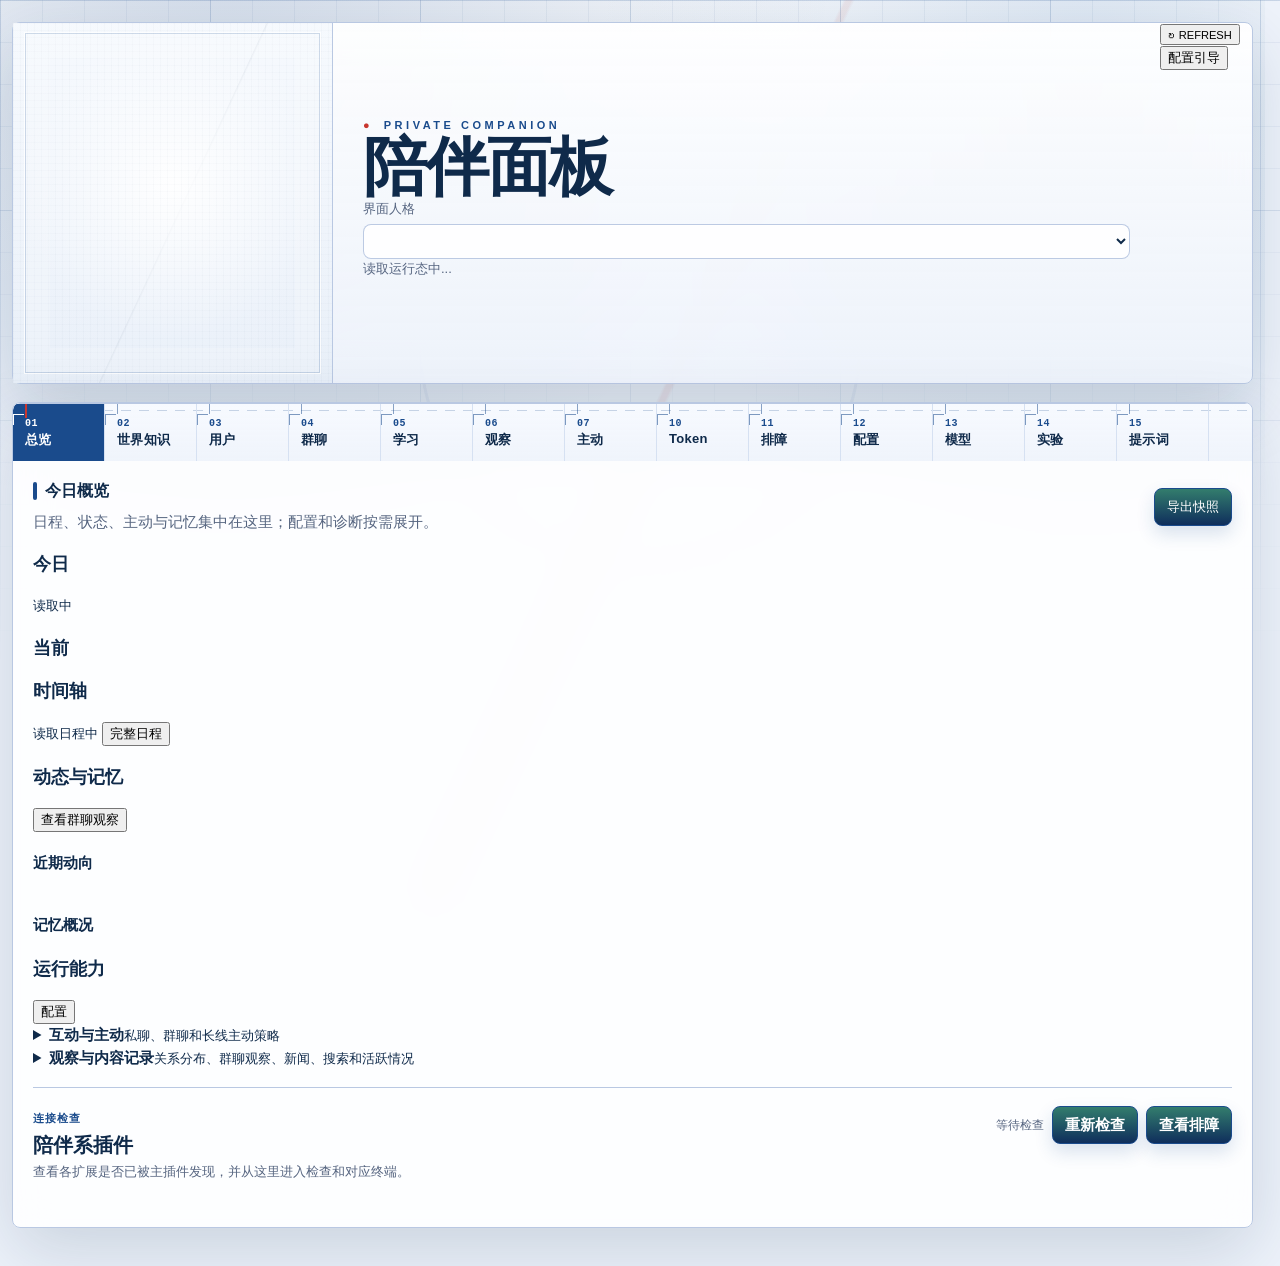
==== pages/companion-panel/index.html @ b401e975 "feat: 渐进披露（常驻最小集 + 关键词触发展开） 架构最有辨识度的一步：注入详略可切换，默认仍是原有行为（full）。  - wardrobe_runtime.py：   · 新设置 wardr" ====
<!doctype html>
<html lang="zh-CN">
<head>
  <meta charset="UTF-8" />
  <meta name="viewport" content="width=device-width, initial-scale=1.0" />
  <title>陪伴面板</title>
  <style id="panel-asset-guard">
    html:not(.pc-assets-ready) body > :not(.asset-load-fallback) {
      display: none !important;
    }

    .asset-load-fallback {
      min-height: 100vh;
      box-sizing: border-box;
      display: grid;
      place-items: center;
      padding: 24px;
      background: #f4f6f8;
      color: #172033;
      font-family: "Segoe UI", "Microsoft YaHei UI", "Microsoft YaHei", sans-serif;
    }

    .asset-load-fallback__content {
      width: min(100%, 440px);
      box-sizing: border-box;
      border: 1px solid #d8dee8;
      border-radius: 8px;
      padding: 22px;
      background: #fff;
      box-shadow: 0 12px 32px rgba(23, 32, 51, 0.08);
    }

    .asset-load-fallback__state {
      width: 28px;
      height: 4px;
      margin-bottom: 18px;
      border-radius: 2px;
      background: #1a5fb4;
      animation: panel-loading-pulse 1.2s ease-in-out infinite alternate;
    }

    .asset-load-fallback h1 {
      margin: 0;
      font-size: 20px;
      line-height: 1.35;
      letter-spacing: 0;
    }

    .asset-load-fallback p {
      margin: 9px 0 0;
      color: #5b6474;
      font-size: 14px;
      line-height: 1.65;
    }

    .asset-load-fallback__stalled,
    .asset-load-fallback button {
      display: none;
    }

    html.pc-assets-stalled .asset-load-fallback__pending {
      display: none;
    }

    html.pc-assets-stalled .asset-load-fallback__stalled {
      display: inline;
    }

    html.pc-assets-stalled .asset-load-fallback__state {
      background: #b5473c;
      animation: none;
    }

    html.pc-assets-stalled .asset-load-fallback button {
      min-height: 40px;
      display: inline-flex;
      align-items: center;
      gap: 7px;
      margin-top: 18px;
      border: 1px solid #1a5fb4;
      border-radius: 6px;
      padding: 0 14px;
      background: #1a5fb4;
      color: #fff;
      font: inherit;
      font-weight: 700;
      cursor: pointer;
    }

    html.pc-assets-ready .asset-load-fallback {
      display: none;
    }

    @keyframes panel-loading-pulse {
      from { opacity: 0.42; transform: scaleX(0.6); transform-origin: left; }
      to { opacity: 1; transform: scaleX(1); transform-origin: left; }
    }
  </style>
  <link rel="stylesheet" href="./app.css?v=20260809-external-ability-controls-v3&amp;build=20260810-reference-upload-v1&amp;touch=reality-redesign-rt2-v4&amp;migration-notice=v2&amp;component-order=v1&amp;layout=model-routing-v2&amp;directory-nav=v2&amp;terminal=plugin-check-v1&amp;diagnostic-layout=v2&amp;prompts=task-editor-v1&amp;release=6.4.4f&amp;outfit-preview-layering=v1&amp;panel=20260913-rollback-v1" />
  <!-- Keep the structured roleplay form readable while a WebUI asset is being refreshed. -->
  <style id="roleplay-layout-fallback">
    .roleplay-form,
    .persona-standard-grid,
    .blueprint-standard-grid,
    .user-standard-grid,
    .roleplay-appearance-group {
      min-width: 0;
    }

    .roleplay-form {
      display: grid;
      grid-template-columns: minmax(0, 1fr);
      gap: 16px;
    }

    .roleplay-studio[data-roleplay-mode="standard"] .roleplay-freeform,
    .roleplay-studio[data-roleplay-mode="freeform"] .roleplay-standard {
      display: none;
    }

    .persona-standard-grid,
    .blueprint-standard-grid,
    .user-standard-grid {
      display: grid;
      grid-template-columns: repeat(2, minmax(0, 1fr));
      gap: 12px;
    }

    .roleplay-appearance-group {
      display: grid;
      grid-column: 1 / -1;
      grid-template-columns: repeat(2, minmax(0, 1fr));
      gap: 12px;
    }

    .persona-standard-grid > label,
    .blueprint-standard-grid > label,
    .user-standard-grid > label,
    .roleplay-appearance-group > label {
      display: grid;
      min-width: 0;
      gap: 7px;
    }

    .persona-standard-grid textarea,
    .blueprint-standard-grid textarea,
    .user-standard-grid textarea,
    .roleplay-appearance-group textarea {
      display: block;
      width: 100%;
      min-width: 0;
      box-sizing: border-box;
    }

    @media (max-width: 760px) {
      .persona-standard-grid,
      .blueprint-standard-grid,
      .user-standard-grid,
      .roleplay-appearance-group {
        grid-template-columns: 1fr;
      }
    }
  </style>
  <link rel="stylesheet" href="./css/header-tools.css?v=20260713-font-options" />
  <link rel="stylesheet" href="./css/qzone-mobile.css?v=20260711-qzone-image-preview" />
  <link rel="stylesheet" href="./css/polish.css?v=20260810-responsive-containment-v1&amp;world=20260811-responsive-v2&amp;config=multi-persona-summary-v2&amp;mobile=20260829-overflow-v1&amp;panel=20260913-rollback-v1&amp;maintenance=persona-reset-v1" />
  <script>
    (function () {
      try {
        var theme = localStorage.getItem("pc_theme") || "classic";
        var font = localStorage.getItem("pc_font") || "original";
        var allowedThemes = ["classic", "warm", "forest", "sakura", "ocean", "lavender", "ink", "sunset"];
        if (allowedThemes.indexOf(theme) === -1) theme = "classic";
        var allowedFonts = ["original", "yahei", "dengxian", "source_han", "simsun", "kaiti", "fangsong", "cheng"];
        if (allowedFonts.indexOf(font) === -1) font = "original";
        document.documentElement.dataset.theme = theme;
        document.documentElement.dataset.pageFont = font;
      } catch (e) {}
    })();
  </script>
  <script>
    (function () {
      var root = document.documentElement;
      var stalledTimer = 0;

      function panelAssetsReady() {
        var cssReady = "";
        try {
          cssReady = getComputedStyle(root).getPropertyValue("--pc-panel-css-ready").trim();
        } catch (error) {}
        if (cssReady !== "1" || root.dataset.pcAppLoaded !== "1") return false;
        root.classList.remove("pc-assets-stalled");
        root.classList.add("pc-assets-ready");
        if (stalledTimer) window.clearTimeout(stalledTimer);
        return true;
      }

      window.addEventListener("pc-panel-app-ready", panelAssetsReady);
      window.addEventListener("load", panelAssetsReady);
      document.addEventListener("DOMContentLoaded", function () {
        var retryButton = document.getElementById("panelAssetRetryBtn");
        if (retryButton) retryButton.addEventListener("click", function () { window.location.reload(); });
        panelAssetsReady();
      });
      stalledTimer = window.setTimeout(function () {
        if (!panelAssetsReady()) root.classList.add("pc-assets-stalled");
      }, 5000);
    })();
  </script>
</head>
<body>
  <section class="asset-load-fallback" role="status" aria-live="polite">
    <div class="asset-load-fallback__content">
      <div class="asset-load-fallback__state" aria-hidden="true"></div>
      <h1>
        <span class="asset-load-fallback__pending">正在加载陪伴面板</span>
        <span class="asset-load-fallback__stalled">页面资源未加载</span>
      </h1>
      <p class="asset-load-fallback__pending">正在准备配置与运行状态，请稍候。</p>
      <p class="asset-load-fallback__stalled">页面链接或静态资源凭证可能已过期。请重新加载；若仍未恢复，请关闭后重新打开拓展页。</p>
      <button id="panelAssetRetryBtn" type="button"><span aria-hidden="true">↻</span><span>重新加载</span></button>
    </div>
  </section>
  <main class="shell">
    <section class="folio">
      <div class="folio-meta">
        <div class="folio-heading">
          <div>
            <div class="folio-eyebrow"><b>●</b> PRIVATE COMPANION</div>
            <h1 class="folio-title">陪伴面板</h1>
          </div>
          <div class="folio-persona-context">
            <label id="pagePersonaSelector" class="page-persona-selector" for="pagePersonaSelect" hidden>
              <span>界面人格</span>
              <select id="pagePersonaSelect" aria-label="切换当前界面显示的人格"></select>
            </label>
            <p id="subtitle">读取运行态中...</p>
          </div>
        </div>
        <div class="folio-stats" id="stats"></div>
      </div>

      <div class="folio-plate" aria-label="今日穿搭">
        <img id="dailyOutfitLogo" class="daily-outfit-logo" alt="" />
      </div>

      <div class="folio-tools">
        <button id="refreshBtn" class="seal" title="刷新" aria-label="刷新">
          <span class="seal-mark">↻</span>
          <small>REFRESH</small>
        </button>
        <button id="setupGuideStartBtn" class="setup-guide-entry" type="button" data-setup-guide-open>配置引导</button>
      </div>
    </section>

    <section class="layout">
      <nav class="annotations" aria-label="视图">
        <div class="annot-axis" aria-hidden="true"></div>
        <button class="tab is-active" data-tab="dashboard"><i>01</i><span>总览</span></button>
        <button class="tab" data-tab="roleplay"><i>02</i><span>世界知识</span></button>
        <button class="tab" data-tab="private"><i>03</i><span>用户</span></button>
        <button class="tab" data-tab="group"><i>04</i><span>群聊</span></button>
        <button class="tab" data-tab="learning"><i>05</i><span>学习</span></button>
        <button class="tab" data-tab="memory"><i>06</i><span>观察</span></button>
        <button class="tab" data-tab="proactive"><i>07</i><span>主动</span></button>
        <button class="tab" data-tab="creative" hidden><i>08</i><span>创作</span></button>
        <button class="tab" data-tab="image" hidden><i>09</i><span>生图</span></button>
        <button class="tab" data-tab="tokens"><i>10</i><span>Token</span></button>
        <button class="tab" data-tab="troubleshooting"><i>11</i><span>排障</span></button>
        <button class="tab" data-tab="config"><i>12</i><span>配置</span></button>
        <button class="tab" data-tab="models"><i>13</i><span>模型</span></button>
        <button class="tab" data-tab="experimental"><i>14</i><span>实验</span></button>
        <button class="tab" data-tab="prompts"><i>15</i><span>提示词</span></button>
        <button class="tab" data-tab="reality" hidden><i>16</i><span>现实触及</span></button>
      </nav>

      <section class="panel dashboard-overview is-active" id="panel-dashboard">
        <div class="section-head dashboard-overview-head">
          <div>
            <h2>今日概览</h2>
            <p class="section-desc">日程、状态、主动与记忆集中在这里；配置和诊断按需展开。</p>
          </div>
          <div class="actions compact">
            <button id="exportSnapshotBtn" type="button">导出快照</button>
          </div>
        </div>
        <section class="dashboard-life-desk" aria-label="今日生活工作台">
          <aside class="dashboard-life-column dashboard-life-column-left">
            <article class="life-desk-card life-desk-today">
              <div class="life-desk-card-head">
                <div><span class="life-desk-dot"></span><h3>今日</h3></div>
                <small id="dashboardLifeDate">读取中</small>
              </div>
              <div id="dashboardTodayFacts" class="life-fact-grid"></div>
            </article>
            <article class="life-desk-card life-desk-current">
              <div class="life-desk-card-head">
                <div><span class="life-desk-dot"></span><h3>当前</h3></div>
              </div>
              <div id="dashboardCurrentState" class="life-current-state"></div>
            </article>
          </aside>

          <section class="dashboard-life-column dashboard-life-column-main">
            <article class="life-desk-card life-desk-timeline">
              <div class="life-desk-card-head">
                <div><span class="life-desk-dot"></span><h3>时间轴</h3></div>
                <div class="life-timeline-head-actions">
                  <small id="dashboardTimelineMeta">读取日程中</small>
                  <button type="button" class="life-desk-link" data-jump-tab="memory">完整日程</button>
                </div>
              </div>
              <ol id="dashboardTimelinePreview" class="life-timeline-preview"></ol>
            </article>
          </section>

          <aside class="dashboard-life-column dashboard-life-column-right">
            <article class="life-desk-card life-desk-memory">
              <div class="life-desk-card-head">
                <div><span class="life-desk-dot"></span><h3>动态与记忆</h3></div>
                <button type="button" class="life-desk-link" data-jump-tab="group">查看群聊观察</button>
              </div>
              <section class="life-side-section">
                <h4>近期动向</h4>
                <div id="dashboardPulse" class="dashboard-pulse life-side-pulse"></div>
              </section>
              <section class="life-side-section">
                <h4>记忆概况</h4>
                <div id="dashboardMemoryDrawer" class="life-memory-drawer"></div>
              </section>
            </article>
            <article class="life-desk-card life-desk-capabilities">
              <div class="life-desk-card-head">
                <div><span class="life-desk-dot"></span><h3>运行能力</h3></div>
                <button type="button" class="life-desk-link" data-jump-tab="config">配置</button>
              </div>
              <div id="dashboardCapabilitySummary" class="life-capability-list"></div>
            </article>
          </aside>
        </section>
        <section class="dashboard-secondary" aria-label="更多运行信息">
          <details class="dashboard-disclosure">
            <summary>
              <span><b>互动与主动</b><small>私聊、群聊和长线主动策略</small></span>
            </summary>
            <div class="dashboard-grid dashboard-workspace dashboard-strategy-workspace">
              <article class="dashboard-strategy-card dashboard-private-strategy">
                <h2>私聊策略</h2>
                <div id="privateConfig"></div>
              </article>
              <article class="dashboard-strategy-card dashboard-group-strategy">
                <h2>群聊策略</h2>
                <div id="groupConfig"></div>
              </article>
              <article class="dashboard-strategy-card dashboard-long-strategy">
                <h2>长线主动</h2>
                <div id="longTermConfig"></div>
              </article>
            </div>
          </details>

          <details class="dashboard-disclosure">
            <summary>
              <span><b>观察与内容记录</b><small>关系分布、群聊观察、新闻、搜索和活跃情况</small></span>
            </summary>
            <div class="dashboard-grid dashboard-workspace dashboard-observation-workspace">
              <article class="dashboard-chart-card dashboard-relationship-chart">
                <h2>私聊关系分布</h2>
                <div id="relationshipChart" class="chart-box"></div>
              </article>
              <article class="dashboard-chart-card dashboard-group-chart">
                <h2>群聊观测分布</h2>
                <div id="groupBubbleChart" class="chart-box"></div>
              </article>
              <article class="dashboard-insight-card" id="dashboardNewsCard">
                <h2>今日新闻见闻</h2>
                <div id="newsInsightPanel" class="insight-panel"></div>
              </article>
              <article class="dashboard-insight-card" id="dashboardWebExplorationCard">
                <h2>主动搜索记录</h2>
                <div id="webExplorationPanel" class="insight-panel"></div>
              </article>
              <article class="dashboard-activity-card">
                <h2>最近活跃热力</h2>
                <div id="activityHeatmap" class="heatmap"></div>
              </article>
            </div>
          </details>
        </section>
        <section class="dashboard-companion-terminal" aria-labelledby="dashboardCompanionTerminalTitle">
          <header class="dashboard-companion-terminal-head">
            <div>
              <span class="dashboard-kicker">连接检查</span>
              <h2 id="dashboardCompanionTerminalTitle">陪伴系插件</h2>
              <p>查看各扩展是否已被主插件发现，并从这里进入检查和对应终端。</p>
            </div>
            <div class="actions compact dashboard-companion-terminal-actions">
              <span id="dashboardCompanionTerminalUpdated" class="dashboard-companion-terminal-updated">等待检查</span>
              <button type="button" id="dashboardCompanionTerminalRefresh" class="secondary-button">重新检查</button>
              <button type="button" class="ghost-button" data-jump-tab="troubleshooting">查看排障</button>
            </div>
          </header>
          <div id="dashboardCompanionTerminalSummary" class="dashboard-companion-terminal-summary" aria-live="polite"></div>
          <div id="dashboardCompanionTerminalList" class="dashboard-companion-terminal-list"></div>
        </section>
      </section>

      <section class="panel" id="panel-roleplay">
        <div class="section-head">
          <div>
            <h2>世界知识</h2>
            <span class="muted">整理角色和世界背景，作为陪伴行为的稳定参考。</span>
          </div>
          <div class="world-page-actions">
            <span class="world-save-state" id="worldSaveState">已同步</span>
            <button type="button" class="ghost-button" id="worldPreviewToggle" aria-expanded="false">预览</button>
            <button type="submit" form="roleplayProfileForm" class="primary-button">保存</button>
          </div>
        </div>
        <div class="world-knowledge-brief" aria-label="人格与世界知识区别">
          <section>
            <b>主回复人格</b>
            <span>AstrBot 当前人格或插件指定人格，决定 Bot 在私聊和群聊里“是谁、怎么说话”。</span>
          </section>
          <section>
            <b>世界知识</b>
            <span>本页资料只作为日程、状态、主动动机、日记、识图、生图和世界观转写的背景补充。</span>
          </section>
          <section>
            <b>群聊边界</b>
            <span>这里不会直接覆盖群聊人格；只有相关功能注入背景时才会被当作线索参考。</span>
          </section>
        </div>
        <details class="persona-import-panel">
          <summary tabindex="0">
            <span class="persona-import-heading">
              <b>快速从已有人格导入</b>
              <span>读取 AstrBot 当前人格，生成可检查、可编辑的世界知识草稿。</span>
            </span>
            <span class="persona-import-source">
              <small>当前来源</small>
              <strong id="currentPersonaDisplay" aria-live="polite">读取中...</strong>
            </span>
            <span class="persona-import-chevron" aria-hidden="true"></span>
          </summary>
          <div class="persona-import-body">
            <p class="persona-import-note">人格来源只读；需要切换时，请在 AstrBot 插件配置的“插件指定人格 ID”中选择，留空则继承 AstrBot 当前默认人格。</p>
            <div class="persona-draft-actions">
              <fieldset class="persona-draft-scope">
                <legend>选择导入内容</legend>
                <div class="persona-draft-scope-options">
                  <label>
                    <input type="checkbox" data-roleplay-draft-scope="persona" checked />
                    <span><b>角色资料</b><small>身份、外观与性格</small></span>
                  </label>
                  <label>
                    <input type="checkbox" data-roleplay-draft-scope="world" />
                    <span><b>世界观资料</b><small>背景、规则与场景</small></span>
                  </label>
                  <label>
                    <input type="checkbox" data-roleplay-draft-scope="user" />
                    <span><b>用户与关系</b><small>称呼、关系与互动</small></span>
                  </label>
                </div>
              </fieldset>
              <div class="persona-draft-submit">
                <button type="button" id="generateRoleplayDraftBtn">生成导入草稿</button>
                <p>仅提取人格中明确写出的信息。生成后先预览，再决定是否填入；不会自动保存或修改 AstrBot 人格。</p>
              </div>
            </div>
            <div id="roleplayPersonaDraftPanel" class="persona-draft-panel" hidden></div>
          </div>
        </details>
        <article class="roleplay-studio module-card world-workspace" data-roleplay-mode="standard">
          <aside class="world-outline" aria-label="世界知识章节">
            <span class="world-outline-label">知识目录</span>
            <button type="button" class="world-outline-item is-active" data-world-section="persona"><span>01</span>角色设定</button>
            <button type="button" class="world-outline-item" data-world-section="wardrobe"><span>02</span>角色衣柜</button>
            <button type="button" class="world-outline-item" data-world-section="world"><span>03</span>世界设定</button>
            <button type="button" class="world-outline-item" data-world-section="sources"><span>04</span>引用资料</button>
            <button type="button" class="world-outline-item" data-world-section="advanced"><span>05</span>关系资料</button>
          </aside>
          <div class="module-card-head">
            <div>
              <h2>世界知识工作台</h2>
              <span class="section-desc">把角色资料、世界观和用户关系整理成插件可引用的背景材料；不会覆盖 AstrBot 主人格。</span>
            </div>
            <span class="module-badge">知识</span>
          </div>
          <div class="roleplay-mode-switch" role="group" aria-label="设定填写模式">
            <button type="button" data-roleplay-mode="freeform">旧版文案</button>
            <button type="button" class="is-active" data-roleplay-mode="standard">标准化填写</button>
          </div>
          <form id="roleplayProfileForm" class="roleplay-form world-editor">
            <section class="persona-card is-active" data-world-panel="persona">
              <div class="persona-card-head">
                <span class="persona-avatar" aria-hidden="true">设</span>
                <div>
                  <h3>角色资料</h3>
                  <p>外观、身份、日常习惯和关键细节；供日程、状态、识图、生图和主动行为参考，不是聊天人格全文。</p>
                </div>
                <div class="roleplay-example-presets" aria-label="角色预设">
                  <span>角色预设</span>
                  <button type="button" class="roleplay-example-btn" data-roleplay-example="persona">中性</button>
                  <button type="button" class="roleplay-example-btn" data-roleplay-example="persona_male">男性</button>
                  <button type="button" class="roleplay-example-btn" data-roleplay-example="persona_female">女性</button>
                  <button type="button" class="roleplay-example-btn" data-roleplay-example="persona_nonhuman">非人/拟人</button>
                </div>
              </div>
              <input name="bot_name" type="hidden" />
              <input name="default_style" type="hidden" />
              <input name="roleplay_knowledge_source_ids" type="hidden" />
              <label class="roleplay-textarea roleplay-freeform">角色资料补充
                <textarea name="schedule_persona_prompt" rows="10" placeholder="姓名：
种族：
生日：
性别：
识别点：
发型发色：
瞳色：
服饰风格：
职业/身份：
性格描述：
核心欲望/目标：
爱好：
禁忌：
关键设定：
其他补充信息："></textarea>
              </label>
              <div class="roleplay-standard persona-standard-grid">
                <fieldset class="roleplay-field-group roleplay-identity-group">
                  <legend>基础身份</legend>
                  <label>姓名 <textarea data-roleplay-persona-part="name" rows="2"></textarea></label>
                  <label>种族 <textarea data-roleplay-persona-part="species" rows="2"></textarea></label>
                  <label>生日 <textarea data-roleplay-persona-part="age" rows="2"></textarea></label>
                  <label>性别 <textarea data-roleplay-persona-part="gender" rows="2"></textarea></label>
                </fieldset>
                <div class="roleplay-appearance-group">
                  <h4>外貌信息</h4>
                  <label>识别点 <textarea data-roleplay-persona-part="appearance" rows="2"></textarea></label>
                  <label>发型发色 <textarea data-roleplay-persona-part="hair" rows="2"></textarea></label>
                  <label>瞳色 <textarea data-roleplay-persona-part="eyes" rows="2"></textarea></label>
                  <label>服饰风格 <textarea data-roleplay-persona-part="clothing" rows="2"></textarea></label>
                </div>
                <fieldset class="roleplay-field-group roleplay-character-group">
                  <legend>性格与生活</legend>
                  <label>职业/身份 <textarea data-roleplay-persona-part="identity" rows="2"></textarea></label>
                  <label>性格描述 <textarea data-roleplay-persona-part="personality" rows="2"></textarea></label>
                  <label>核心欲望/目标 <textarea data-roleplay-persona-part="desire" rows="2"></textarea></label>
                  <label>爱好 <textarea data-roleplay-persona-part="hobbies" rows="2"></textarea></label>
                  <label class="wide-field">禁忌 <textarea data-roleplay-persona-part="taboo" rows="2"></textarea></label>
                </fieldset>
                <details class="roleplay-deep-setting">
                  <summary><span><b>深入设定（可选）</b><small>关键背景和无法归入上方字段的补充。</small></span></summary>
                  <div class="roleplay-deep-setting-grid">
                    <label>关键设定 <textarea data-roleplay-persona-part="key_lore" rows="3"></textarea></label>
                    <label>其他补充信息 <textarea data-roleplay-persona-part="extra" rows="3"></textarea></label>
                  </div>
                </details>
              </div>
              <details class="roleplay-visual-identity-extra">
                <summary>
                  <span><b>特殊图像身份线索（可选）</b><small>只补充上方外貌字段无法表达的识别信息。</small></span>
                </summary>
                <label class="roleplay-textarea">头像、截图与二创识别线索
                  <textarea name="private_image_self_recognition_hint" rows="4" placeholder="例如：常用头像的构图或标志；聊天截图中使用的昵称；OC / 二创形象的别名；表情包固定签名或水印。
不要重复填写发色、瞳色、服装等上方已有外貌信息，也不要填写用户资料。"></textarea>
                </label>
              </details>
            </section>

            <section class="world-blueprint is-hidden" data-world-panel="wardrobe">
              <div class="blueprint-head">
                <div>
                  <span>角色衣柜</span>
                  <h3>整体服饰倾向与具体衣物</h3>
                </div>
              </div>
              <p class="wardrobe-note">整体服饰倾向描述角色平时怎么穿；具体衣物是衣柜里可以点名的那几件。开启“写入提示词”后，角色会按这份资料保持穿着一致。</p>
              <div class="roleplay-standard">
                <label class="roleplay-toggle">启用角色衣柜 <input type="checkbox" name="enable_wardrobe" /></label>
                <label class="roleplay-toggle">把衣柜写入角色提示词 <input type="checkbox" name="enable_wardrobe_prompt" /></label>
              </div>
              <label class="roleplay-textarea">整体服饰倾向
                <textarea name="wardrobe_tendency" rows="4" maxlength="800" placeholder="例如：偏爱宽松针织与低饱和色，居家穿棉质家居服，出门常套一件长大衣，配饰只用细银链。"></textarea>
              </label>
              <div class="wardrobe-manager" data-wardrobe-manager>
                <div class="wardrobe-manager-head">
                  <h4>具体衣物</h4>
                  <span data-wardrobe-count>0 / 40</span>
                </div>
                <div class="wardrobe-list" data-wardrobe-list></div>
                <div class="wardrobe-add">
                  <label>衣物名称
                    <input type="text" data-wardrobe-name maxlength="40" placeholder="例如：米色针织开衫" />
                  </label>
                  <label>描述
                    <textarea data-wardrobe-description rows="2" maxlength="500" placeholder="款式、颜色、材质、版型、图案与明显细节。"></textarea>
                  </label>
                  <div class="wardrobe-add-actions">
                    <button type="button" class="secondary-button" data-wardrobe-add-text>添加衣物</button>
                    <button type="button" class="secondary-button" data-wardrobe-add-image>上传图片并识图</button>
                    <input type="file" accept="image/png,image/jpeg,image/webp" data-wardrobe-file hidden />
                    <span class="wardrobe-status" data-wardrobe-status aria-live="polite"></span>
                  </div>
                </div>
                <input type="hidden" name="wardrobe_items" data-wardrobe-items-input value="[]" />
              </div>
              <details class="wardrobe-vision-settings" data-wardrobe-vision-settings>
                <summary>
                  <span><b>识图设置</b><small>在这里调整衣柜识图使用的模型和描述提示词。</small></span>
                </summary>
                <div class="wardrobe-vision-body">
                  <label class="wardrobe-vision-field">衣柜识图模型
                    <div class="wardrobe-provider-control" data-wardrobe-provider-control></div>
                    <small class="wardrobe-vision-hint" data-wardrobe-provider-hint></small>
                  </label>
                  <div class="wardrobe-vision-actions">
                    <button type="button" class="secondary-button" data-wardrobe-test-provider>测试识图模型</button>
                    <span class="wardrobe-status" data-wardrobe-provider-status aria-live="polite"></span>
                  </div>
                  <label class="wardrobe-vision-field">衣物描述提示词
                    <textarea name="wardrobe_image_prompt" rows="6" maxlength="2000" data-wardrobe-image-prompt placeholder="留空使用内置提示词。"></textarea>
                  </label>
                  <div class="wardrobe-vision-actions">
                    <button type="button" class="secondary-button" data-wardrobe-prompt-reset>恢复内置提示词</button>
                    <button type="button" class="secondary-button" data-wardrobe-prompt-copy>复制内置提示词到编辑框</button>
                    <span class="wardrobe-status" data-wardrobe-prompt-status aria-live="polite"></span>
                  </div>
                  <small class="wardrobe-vision-hint">
                    自定义时建议保留「名称：／描述：／标签：」三行格式，面板才能自动回填这三项；不按该格式输出时，整段文字会作为衣物描述。
                  </small>
                </div>
              </details>
              <div class="roleplay-standard">
                <label>着装注入方式
                  <select name="wardrobe_outfit_mode">
                    <option value="select">只注入当天裁决出的那一套</option>
                    <option value="inventory">注入整份衣柜清单</option>
                  </select>
                </label>
                <label>着装描述详略
                  <select name="wardrobe_injection_detail">
                    <option value="full">每轮注入完整着装</option>
                    <option value="progressive">常驻一行，问到才展开</option>
                  </select>
                </label>
                <label>着装轮换冷却天数
                  <input type="number" name="wardrobe_outfit_rotation_days" min="1" max="30" step="1" />
                </label>
                <label class="checkbox-label">
                  <input type="checkbox" name="enable_wardrobe_outfit_generate" />
                  用模型生成着装搭配
                </label>
                <label>着装搭配生成模型
                  <input type="text" name="WARDROBE_OUTFIT_PROVIDER_ID" maxlength="160" placeholder="留空跟随插件默认模型" />
                </label>
                <label>注入提示词的衣物条数上限
                  <input type="number" name="wardrobe_prompt_max_items" min="1" max="40" step="1" />
                </label>
                <label>单次识图添加上限（上限 <b data-wardrobe-image-limit>3</b> 张）
                  <input type="number" name="wardrobe_image_max_count" min="1" max="8" step="1" />
                </label>
              </div>
              <details class="wardrobe-outfit-preview" data-wardrobe-outfit-preview>
                <summary>搭配测试（预览实际注入的着装）</summary>
                <p class="wardrobe-note">
                  只读预览：不改配置、不调用模型。留空场景/天气表示用插件自动判定的值。
                  快捷按钮只切换写进提示词的这段场合上下文：场合不过滤衣物，
                  泳衣、睡裙在任何场合都留在候选里，穿不穿由生成器判断。
                </p>
                <div class="wardrobe-preview-controls">
                  <label>场合
                    <input type="text" data-wardrobe-preview-scene maxlength="20" placeholder="留空 = 自动判定" />
                  </label>
                  <label>天气
                    <input type="text" data-wardrobe-preview-weather maxlength="120" placeholder="留空 = 自动判定" />
                  </label>
                  <button type="button" class="secondary-button" data-wardrobe-preview-run>生成预览</button>
                  <span class="wardrobe-status" data-wardrobe-preview-status aria-live="polite"></span>
                </div>
                <div class="wardrobe-preview-presets">
                  <button type="button" class="roleplay-example-btn" data-wardrobe-preview-scene-set="home">居家</button>
                  <button type="button" class="roleplay-example-btn" data-wardrobe-preview-scene-set="commute">通勤</button>
                  <button type="button" class="roleplay-example-btn" data-wardrobe-preview-scene-set="sport">运动</button>
                  <button type="button" class="roleplay-example-btn" data-wardrobe-preview-scene-set="school">学校</button>
                  <button type="button" class="roleplay-example-btn" data-wardrobe-preview-scene-set="daily">日常</button>
                  <button type="button" class="roleplay-example-btn" data-wardrobe-preview-scene-set="">自动判定</button>
                </div>
                <div class="wardrobe-preview-output" data-wardrobe-preview-output hidden>
                  <dl class="wardrobe-preview-meta" data-wardrobe-preview-meta></dl>
                  <h5>本次选中的衣物</h5>
                  <div class="wardrobe-preview-picked" data-wardrobe-preview-picked></div>
                  <h5>生图投影字段（贴身衣物不应出现在这里）</h5>
                  <pre class="wardrobe-preview-block" data-wardrobe-preview-profile></pre>
                  <h5>对话注入的着装</h5>
                  <pre class="wardrobe-preview-block" data-wardrobe-preview-outfit></pre>
                  <h5>最终注入提示词</h5>
                  <pre class="wardrobe-preview-block" data-wardrobe-preview-injected></pre>
                  <details>
                    <summary>发往模型的请求原文</summary>
                    <pre class="wardrobe-preview-block" data-wardrobe-preview-request></pre>
                  </details>
                </div>
              </details>
            </section>

            <section class="world-blueprint is-hidden" data-world-panel="world">
              <div class="blueprint-head">
                <div>
                  <span>世界蓝图</span>
                  <h3>世界观蓝图</h3>
                </div>
                <button type="button" class="roleplay-example-btn" data-roleplay-example="world">填入示例</button>
                <label>适配模式
                  <select name="worldview_adaptation_mode">
                    <option value="auto">自动</option>
                    <option value="modern">现代日常</option>
                    <option value="fantasy">幻想世界</option>
                    <option value="sci_fi">科幻世界</option>
                    <option value="custom">自定义</option>
                    <option value="off">关闭</option>
                  </select>
                </label>
              </div>
              <div class="blueprint-grid">
                <label class="roleplay-textarea roleplay-freeform">世界观/生活背景
                  <textarea name="schedule_worldview_prompt" rows="8" placeholder="所处世界：
时代背景：
基本法则/基调：
特殊规则：
主要活动场景：
世界观关系网：
其他补充信息："></textarea>
                </label>
                <label class="roleplay-textarea roleplay-freeform">世界观翻译提示
                  <textarea name="worldview_adaptation_prompt" rows="8" placeholder="可选。只有需要把现实平台换成世界观称呼时再填，例如：
群聊 = 公会闲谈
识屏 = 水晶映像
B站 = 影像记录
QQ空间 = 公开札记
资料柜 = 行囊书匣"></textarea>
                </label>
                <div class="roleplay-standard blueprint-standard-grid">
                  <fieldset class="roleplay-field-group roleplay-world-foundation-group">
                    <legend>世界基础</legend>
                    <label>所处世界 <textarea data-roleplay-world-part="world" rows="2"></textarea></label>
                    <label>时代背景 <textarea data-roleplay-world-part="era" rows="2"></textarea></label>
                    <label>基本法则/基调 <textarea data-roleplay-world-part="tone" rows="2"></textarea></label>
                    <label>特殊规则 <textarea data-roleplay-world-part="rules" rows="2"></textarea></label>
                  </fieldset>
                  <details class="roleplay-deep-setting">
                    <summary><span><b>场景与关系（按需补充）</b><small>只有设定涉及固定场景、阵营或人物网络时才需要填写。</small></span></summary>
                    <div class="roleplay-deep-setting-grid">
                      <label>主要活动场景 <textarea data-roleplay-world-part="scenes" rows="3"></textarea></label>
                      <label>世界观关系网 <textarea data-roleplay-world-part="network" rows="3"></textarea></label>
                      <label class="wide-field">其他补充信息 <textarea data-roleplay-world-part="extra" rows="3"></textarea></label>
                    </div>
                  </details>
                </div>
                <details class="roleplay-standard translation-collapsible">
                  <summary class="translation-summary">
                    <div class="translation-summary-text">
                      <b>平台称呼转写（可选）</b>
                      <span>只有角色世界观需要把"群聊、识屏、B站、QQ空间、资料柜"换成设定内说法时再填；普通现代日常可以全部留空。</span>
                    </div>
                  </summary>
                  <div class="roleplay-standard translation-standard-grid">
                    <label>群聊（可选） <input data-roleplay-translation-part="群聊" placeholder="可留空，例如 公会闲谈" /></label>
                    <label>识屏（可选） <input data-roleplay-translation-part="识屏" placeholder="可留空，例如 水晶映像" /></label>
                    <label>B站（可选） <input data-roleplay-translation-part="B站" placeholder="可留空，例如 影像记录" /></label>
                    <label>QQ空间（可选） <input data-roleplay-translation-part="QQ空间" placeholder="可留空，例如 公开札记" /></label>
                    <label>资料柜（可选） <input data-roleplay-translation-part="资料柜" placeholder="可留空，例如 行囊书匣" /></label>
                  </div>
                </details>
              </div>
            </section>

            <section class="roleplay-knowledge-panel world-source-section is-hidden" data-world-panel="sources">
                <div class="roleplay-knowledge-head">
                  <div>
                    <h4>AstrBot 知识库参考</h4>
                    <p>选择已有知识库或文档，给日程模拟和世界观适配提供背景。</p>
                  </div>
                  <span id="roleplayKnowledgeCount" class="module-badge">0</span>
                </div>
                <div id="roleplayKnowledgeSources" class="roleplay-knowledge-list"></div>
            </section>

            <section class="roleplay-user-card is-hidden" data-world-panel="advanced">
              <div>
                <h3>用户与关系资料</h3>
                <p>稳定称呼、关系和相处方式；用于理解这位用户，不会覆盖群聊里其他人的身份。</p>
              </div>
              <button type="button" class="roleplay-example-btn" data-roleplay-example="user">填入示例</button>
              <div class="roleplay-user-fields">
                <label>对用户的称呼 <input name="default_nickname" /></label>
              </div>
              <label class="roleplay-textarea roleplay-freeform">用户与关系补充
                <textarea name="roleplay_user_profile_prompt" rows="5" placeholder="对用户的称呼：
用户性别：
用户生日：
用户职业：
是角色的XX：
与角色的相处方式：
其他补充信息："></textarea>
              </label>
              <div class="roleplay-standard user-standard-grid">
                <label>性别 <textarea data-roleplay-user-part="user_gender" rows="2"></textarea></label>
                <label>生日 <textarea data-roleplay-user-part="user_age" rows="2"></textarea></label>
                <label>职业 <textarea data-roleplay-user-part="user_occupation" rows="2"></textarea></label>
                <label>是角色的XX <textarea data-roleplay-user-part="role_relation" rows="2"></textarea></label>
                <label>与角色的相处方式 <textarea data-roleplay-user-part="interaction" rows="2"></textarea></label>
                <label class="wide-field">其他补充信息 <textarea data-roleplay-user-part="extra" rows="2"></textarea></label>
              </div>
            </section>

            <button type="submit" class="world-save-button">保存世界知识</button>
          </form>
          <aside class="world-preview" id="worldPreview" hidden>
            <div class="world-preview-head"><span>生效预览</span><button type="button" class="icon-button" id="worldPreviewClose" aria-label="关闭预览">×</button></div>
            <p class="muted">这里显示当前章节将提供给陪伴功能的背景摘要。</p>
            <div class="world-preview-content" id="worldPreviewContent">选择一个章节后查看摘要。</div>
          </aside>
        </article>
      </section>

      <section class="panel" id="panel-private">
        <div class="section-head">
          <div>
            <h2>用户档案</h2>
            <p class="section-desc">分别管理私聊用户与群聊成员；先看身份，再进入详情查看互动资料。</p>
          </div>
          <div class="user-page-actions">
            <label class="user-search-wrap"><span aria-hidden="true">⌕</span><input id="userFilter" type="search" placeholder="搜索名称、ID、别名" /></label>
            <button type="button" class="ghost-button" id="userFilterToggle">筛选</button>
          </div>
        </div>
        <div class="user-filter-panel" id="userFilterPanel" hidden>
          <label>状态 <select id="userStatusFilter"><option value="all">全部状态</option><option value="enabled">已启用</option><option value="disabled">已停用</option></select></label>
          <span class="muted">筛选只影响左侧目录，不会改变用户数据。</span>
        </div>
        <div class="user-workspace">
          <aside class="user-roster" aria-label="用户目录">
            <div class="user-roster-head"><div><span class="eyebrow">PEOPLE</span><h3>成员目录</h3></div><span id="userRosterCount" class="count-pill">0</span></div>
            <div class="user-directory-nav" role="tablist" aria-label="成员类型">
              <button type="button" role="tab" aria-selected="true" data-directory-scope="private">私聊</button>
              <button type="button" role="tab" aria-selected="false" data-directory-scope="group">群聊</button>
            </div>
            <div id="userRows" class="user-roster-list"></div>
            <div class="user-roster-footer">
              <button type="button" class="secondary-button" id="addUserOpen">＋ 新增用户</button>
              <button type="button" class="text-button" id="aliasManageOpen">管理身份归并</button>
            </div>
          </aside>
          <main class="user-detail-shell">
            <article class="detail" id="userDetail"></article>
          </main>
        </div>
        <dialog id="addUserDialog" class="pc-dialog">
          <form id="addUserForm" class="stack-form" method="dialog">
            <header><div><span class="eyebrow">NEW PERSON</span><h3>新增用户</h3><p>先建立身份，之后可以在详情中补充关系和陪伴策略。</p></div><button type="button" class="icon-button" data-dialog-close aria-label="关闭">×</button></header>
            <label>用户 ID <input name="user_id" placeholder="QQ 号或 openid" required /></label>
            <label>称呼 <input name="nickname" placeholder="可选" /></label>
            <footer><button type="button" class="secondary-button" data-dialog-close>取消</button><button type="submit" class="primary-button">新增用户</button></footer>
          </form>
        </dialog>
        <dialog id="aliasManageDialog" class="pc-dialog">
          <form id="privateAliasForm" class="stack-form" method="dialog">
            <header><div><span class="eyebrow">IDENTITY MAP</span><h3>身份归并</h3><p>将临时平台身份映射到同一个主用户。</p></div><button type="button" class="icon-button" data-dialog-close aria-label="关闭">×</button></header>
            <label>归并规则 <textarea name="private_user_aliases" rows="5" placeholder="临时ID=主用户ID&#10;机器人侧ID=主用户ID"></textarea></label>
            <footer><button type="button" class="secondary-button" data-dialog-close>取消</button><button type="submit" class="primary-button">保存归并规则</button></footer>
          </form>
        </dialog>
      </section>

      <section class="panel learning-page" id="panel-learning">
        <header class="learning-page-head">
          <div>
            <span class="learning-page-kicker">LEARNING · REVIEW · RELATION</span>
            <h2>学习工作台</h2>
            <p class="section-desc">集中管理技能成长、表达规则与社交关系；表达规则通过审核后才会参与回复。</p>
          </div>
          <span class="learning-page-status">审核后使用</span>
        </header>
        <nav id="learningSummary" class="learning-summary-board" role="tablist" aria-label="学习工作台导航"></nav>

        <section id="learningPanelSkills" class="learning-section" role="tabpanel" aria-labelledby="learningTabSkills" data-learning-section-panel="skills" hidden>
          <header class="learning-section-head">
            <div><span>能力成长</span><h3>技能学习</h3></div>
            <p>检视 Bot 已经掌握的能力、熟练度和成长状态。</p>
          </header>
          <article id="skillGrowthModule" class="learning-workspace-surface learning-growth-section" aria-label="技能成长管理">
            <details class="skill-manage-drawer">
              <summary>新增或管理技能</summary>
              <form id="skillAddForm" class="inline-form manage-form skill-add-form">
                <label>技能 <input name="name" maxlength="32" required /></label>
                <label>分类 <input name="category" maxlength="20" placeholder="能力" /></label>
                <label>等级
                  <select name="level">
                    <option value="1">还不太熟</option>
                    <option value="2">能慢慢试</option>
                    <option value="3">能自己做</option>
                    <option value="4">已经顺手</option>
                    <option value="5">很拿手</option>
                    <option value="6">有自己的办法</option>
                  </select>
                </label>
                <label>关键词 <input name="keywords" maxlength="160" placeholder="逗号分隔" /></label>
                <label>别名 <input name="aliases" maxlength="160" placeholder="同义叫法，逗号分隔" /></label>
                <button type="submit">新增技能</button>
              </form>
            </details>
            <div id="skillGrowthPanel" class="skill-growth-panel"></div>
          </article>
        </section>

        <section id="learningPanelExpressions" class="learning-section" role="tabpanel" aria-labelledby="learningTabExpressions" data-learning-section-panel="expressions">
          <header class="learning-section-head expression-learning-head">
            <div><span>说法与句法</span><h3>表达学习</h3></div>
            <div class="expression-view-tabs" role="tablist" aria-label="表达学习页面">
              <button id="expressionViewLibraryTab" type="button" role="tab" aria-selected="true" data-expression-view="library">表达库</button>
              <button id="expressionViewReviewTab" type="button" role="tab" aria-selected="false" tabindex="-1" data-expression-view="review">审核队列 <span id="expressionReviewCount">0</span></button>
            </div>
          </header>
          <section class="expression-view-panel" role="tabpanel" aria-labelledby="expressionViewLibraryTab" data-expression-view-panel="library">
            <section id="expressionScopeManager" class="expression-scope-manager" aria-label="表达方式学习范围"></section>
            <article id="expressionLibraryModule" class="learning-workspace-surface learning-expression-library-section" aria-label="统一表达学习库">
              <article id="expressionLibrary" class="expression-library-shell"></article>
            </article>
          </section>
          <section class="expression-view-panel" role="tabpanel" aria-labelledby="expressionViewReviewTab" data-expression-view-panel="review" hidden>
            <article id="expressionReviewWorkspace" class="expression-review-workspace" aria-label="表达规则审核工作区"></article>
          </section>

          <dialog id="expressionShareDialog" class="pc-dialog expression-transfer-dialog" aria-labelledby="expressionShareDialogTitle">
            <form class="stack-form" method="dialog" data-expression-share-form>
              <header>
                <div>
                  <span class="eyebrow">SHARE PACK</span>
                  <h3 id="expressionShareDialogTitle">分享表达规则</h3>
                  <p>导出的是可复用的抽象规则，不包含用户、群聊、原始消息、证据或反馈记录。</p>
                </div>
                <button type="button" class="icon-button" data-expression-share-close aria-label="关闭">×</button>
              </header>
              <fieldset class="expression-transfer-options">
                <legend>分享范围</legend>
                <label><input type="radio" name="expression_share_scope" value="current" checked /> 当前筛选结果</label>
                <label><input type="radio" name="expression_share_scope" value="all" /> 全部已启用表达</label>
              </fieldset>
              <div class="expression-transfer-summary" data-expression-share-summary role="status">准备生成分享包。</div>
              <label class="expression-transfer-title">文件标题 <input name="title" maxlength="80" placeholder="我的表达分享" /></label>
              <label class="expression-transfer-json">分享包 JSON <textarea data-expression-share-json rows="12" readonly placeholder="点击“生成分享包”后显示"></textarea></label>
              <footer>
                <button type="button" class="secondary-button" data-expression-share-close>取消</button>
                <button type="button" class="secondary-button" data-expression-share-copy disabled>复制 JSON</button>
                <button type="button" class="secondary-button" data-expression-share-download disabled>下载 JSON</button>
                <button type="submit" class="primary-button" data-expression-share-generate>生成分享包</button>
              </footer>
            </form>
          </dialog>

          <dialog id="expressionImportDialog" class="pc-dialog expression-transfer-dialog" aria-labelledby="expressionImportDialogTitle">
            <form class="stack-form" method="dialog" data-expression-import-form>
              <header>
                <div>
                  <span class="eyebrow">IMPORT PACK</span>
                  <h3 id="expressionImportDialogTitle">导入表达规则</h3>
                  <p>先选择分享文件和落点，再预览重复项；默认进入审核队列，确认后才会参与回复。</p>
                </div>
                <button type="button" class="icon-button" data-expression-import-close aria-label="关闭">×</button>
              </header>
              <div class="expression-transfer-input-grid">
                <label>选择 JSON 文件 <input type="file" accept="application/json,.json" data-expression-import-file /></label>
                <label>导入目标 <select data-expression-import-target><option value="">正在读取目标...</option></select></label>
              </div>
              <label class="expression-transfer-json">或粘贴分享包 JSON <textarea data-expression-import-json rows="10" placeholder="粘贴 private-companion-expression-pack 文件内容"></textarea></label>
              <fieldset class="expression-transfer-options">
                <legend>导入方式</legend>
                <label><input type="radio" name="expression_import_destination" value="pending" checked /> 进入审核队列 <small>推荐，审核后使用</small></label>
                <label><input type="radio" name="expression_import_destination" value="learned" /> 直接启用 <small>仅在你信任分享来源时使用</small></label>
              </fieldset>
              <div class="expression-import-preview" data-expression-import-preview role="status">选择目标并粘贴或选择文件后，点击“预览导入”。</div>
              <footer>
                <button type="button" class="secondary-button" data-expression-import-close>取消</button>
                <button type="button" class="secondary-button" data-expression-import-preview-action disabled>预览导入</button>
                <button type="submit" class="primary-button" data-expression-import-apply disabled>应用导入</button>
              </footer>
            </form>
          </dialog>
        </section>

        <dialog id="extensionMigrationNoticeDialog" class="pc-dialog extension-migration-dialog" aria-modal="true" aria-labelledby="extensionMigrationNoticeTitle">
          <form class="stack-form" method="dialog" data-extension-migration-form>
            <header>
              <div>
                <span class="eyebrow">6.2.2 UPDATE</span>
                <h3 id="extensionMigrationNoticeTitle">陪伴能力已改为按需扩展</h3>
                <p>这些插件是“我会永远陪着你”的可选能力模块。安装后仍在本陪伴面板统一操作，不再需要分别进入各插件页面。</p>
              </div>
              <button type="button" class="icon-button" data-extension-migration-close aria-label="关闭">×</button>
            </header>
            <ul class="extension-migration-list">
              <li>
                <div><strong>我会画给你看</strong><span>原生生图功能</span></div>
                <a href="https://github.com/menglimi/astrbot_plugin_image_companion" target="_blank" rel="noopener noreferrer">查看插件仓库 <span aria-hidden="true">↗</span></a>
              </li>
              <li>
                <div><strong>我会来到你身边</strong><span>摄像头、闹钟、设备联动，以及手机陪伴终端连接服务</span></div>
                <a href="https://github.com/menglimi/astrbot_plugin_reality_companion" target="_blank" rel="noopener noreferrer">查看插件仓库 <span aria-hidden="true">↗</span></a>
              </li>
              <li>
                <div><strong>我会替你留住故事</strong><span>原资料柜与 QQ 空间功能</span></div>
                <a href="https://github.com/menglimi/astrbot_plugin_content_companion" target="_blank" rel="noopener noreferrer">查看插件仓库 <span aria-hidden="true">↗</span></a>
              </li>
            </ul>
            <p class="extension-migration-footnote">创作与现实触及入口仅在检测到对应扩展时显示。旧配置和用户数据不会被删除，更新后请重启 AstrBot。</p>
            <footer>
              <fieldset class="extension-migration-reminder-choice" aria-label="后续提示方式">
                <legend>后续提示</legend>
                <label><input type="radio" name="extension_migration_reminder" value="remind" checked /> 继续提醒</label>
                <label><input type="radio" name="extension_migration_reminder" value="never" /> 不再提醒</label>
              </fieldset>
              <button type="button" class="secondary-button" data-extension-migration-close>稍后处理</button>
              <button type="submit" class="primary-button">知道了</button>
            </footer>
          </form>
        </dialog>

        <section id="learningPanelSocial" class="learning-section relationship-workspace" role="tabpanel" aria-labelledby="learningTabSocial" data-learning-section-panel="social" hidden data-retired-worldbook="true">
          <div class="section-head relationship-head learning-section-head">
            <div>
              <span class="relationship-kicker">IDENTITY · CONTEXT · BOUNDARY</span>
              <h3>社交关系网</h3>
              <p class="section-desc">用明确身份、别名与边界资料辅助群聊判断；待确认观察不会自动写入长期记忆。</p>
            </div>
            <div class="actions compact">
              <button id="worldbookImportBtn" type="button">同步资料</button>
              <button id="worldbookClearPendingBtn" type="button" class="danger-outline">清理待确认观察</button>
            </div>
          </div>

          <div id="worldbookSummary" class="worldbook-summary relationship-summary"></div>

          <div class="relationship-commandbar">
            <label class="relationship-search">
              <span>查找成员</span>
              <input id="worldbookMemberFilter" type="search" placeholder="QQ、B站身份、名称、别名或群名片" />
            </label>
            <span id="worldbookSourceFiles" class="relationship-source muted"></span>
          </div>

          <div class="relationship-workspace-grid">
            <article class="relationship-roster">
              <div class="relationship-section-head">
                <div><span>成员目录</span><h3>关系节点</h3></div>
                <span id="worldbookMemberCount" class="relationship-count muted"></span>
              </div>
              <details class="relationship-create">
                <summary>新增关系节点</summary>
                <form id="worldbookAddMemberForm" class="inline-form manage-form">
                  <label>身份键 <input name="user_id" placeholder="QQ 号或 bili:UID" required /></label>
                  <label>名称 <input name="name" placeholder="成员显示名" /></label>
                  <label>优先级 <input name="priority" type="number" value="120" /></label>
                  <button type="submit">新增节点</button>
                </form>
              </details>
              <div id="worldbookMembers" class="worldbook-members relationship-member-list"></div>
            </article>

            <aside class="relationship-sidebar">
              <article class="relationship-context-card">
                <div class="relationship-section-head compact"><div><span>群上下文</span><h3>群资料</h3></div></div>
                <form id="worldbookAddGroupForm" class="stack-form compact-manage-form">
                  <label>群号 <input name="group_id" placeholder="例如 987654321" required /></label>
                  <label>名称 <input name="name" placeholder="群资料名称" /></label>
                  <button type="submit">新增群资料</button>
                </form>
                <div id="worldbookGroups" class="worldbook-groups"></div>
              </article>

              <article class="relationship-import-card">
                <div class="relationship-section-head compact"><div><span>数据健康</span><h3>同步状态</h3></div></div>
                <dl id="worldbookImportState" class="relationship-import-state"></dl>
              </article>
            </aside>
          </div>
        </section>
      </section>

      <section class="panel" id="panel-group">
        <div class="group-page-head">
          <div>
            <h2>群聊观测</h2>
            <span class="muted">管理群聊观察、名单状态、话题线和插话反馈</span>
          </div>
          <input id="groupFilter" type="search" placeholder="筛选群 ID / 群名" />
        </div>
        <div class="group-add-card">
          <form id="addGroupForm" class="inline-form manage-form">
            <label>群 ID / UMO <input name="group_id" placeholder="群号、group_openid 或 GroupMessage UMO" required /></label>
            <label>群名称 <input name="group_name" placeholder="可选" maxlength="80" /></label>
            <label>名单 <select name="list_mode"><option value="whitelist">加入白名单并开始观察</option><option value="none">仅创建群资料（暂不观察）</option><option value="blacklist">加入黑名单</option></select></label>
            <button type="submit">新增群聊</button>
          </form>
        </div>
        <div class="group-workbench">
          <aside class="group-list-panel">
            <div class="group-list-head">
              <b>群列表</b>
              <span id="groupListCount" class="muted"></span>
            </div>
            <div id="groupRows" class="group-card-list"></div>
          </aside>
          <article class="detail group-detail-panel" id="groupDetail"></article>
        </div>
      </section>

      <section class="panel" id="panel-memory">
        <div class="section-head">
          <h2>生活观察</h2>
          <span class="muted">状态、梦境、日记碎片与当天生活线索</span>
        </div>
        <div class="life-hero">
          <article class="life-card energy">
            <span>心理能量</span>
            <b id="lifeEnergy">--</b>
            <div class="meter"><i id="lifeEnergyBar"></i></div>
          </article>
          <article class="life-card">
            <span>情绪</span>
            <b id="lifeMood">--</b>
            <small id="lifeNote">--</small>
          </article>
          <article class="life-card">
            <span>位置与天气</span>
            <b id="lifeLocation">--</b>
            <small id="lifeWeather">--</small>
          </article>
        </div>
        <div class="current-life-strip">
          <span>当前片段</span>
          <b id="lifeCurrentActivity">--</b>
          <small id="lifeCurrentSeed">--</small>
        </div>
        <div class="observation-grid">
          <article class="dream-card wide">
            <div class="dream-card-head">
              <div>
                <h2>梦境</h2>
                <span id="dreamMeta" class="muted">暂无梦境记录</span>
              </div>
              <b id="dreamAfterglow">--</b>
            </div>
            <p id="dreamContent">加载中...</p>
            <div id="dreamFactors" class="fragment-cloud"></div>
          </article>
          <article>
            <h2>当前扮演状态</h2>
            <div id="statePillBoard" class="state-pill-board"></div>
          </article>
          <article>
            <h2>今日状态原始值</h2>
            <dl id="dailyState"></dl>
          </article>
          <article class="wide">
            <h2>日记碎片</h2>
            <div id="diaryCards" class="diary-grid"></div>
          </article>
          <article class="wide">
            <h2>梦境碎片池</h2>
            <div id="dreamFragments" class="fragment-cloud"></div>
          </article>
          <article class="wide">
            <h2>日内状态变化</h2>
            <div id="dailyTimeline" class="timeline-list"></div>
          </article>
          <article class="wide skill-growth-shell">
            <details class="skill-growth-drawer">
              <summary>
                <span>个人目标</span>
                <small>明确记录阅读、学习、健康和生活目标</small>
              </summary>
              <details class="skill-manage-drawer">
                <summary>新增目标</summary>
                <form id="personalGoalAddForm" class="inline-form manage-form skill-add-form">
                  <label>目标 <input name="title" maxlength="60" required /></label>
                  <label>分类 <input name="category" maxlength="24" placeholder="阅读 / 健康 / 学习" /></label>
                  <label>当前进度 <input name="progress" type="number" min="0" max="100" value="0" /></label>
                  <label>每次推进 <input name="auto_step" type="number" min="1" max="50" value="10" /></label>
                  <label>下一步 <input name="next_step" maxlength="100" /></label>
                  <label>匹配词 <input name="keywords" maxlength="200" placeholder="逗号分隔，用于匹配已完成日程" /></label>
                  <label>备注 <input name="note" maxlength="160" /></label>
                  <button type="submit">新增目标</button>
                </form>
              </details>
              <div id="personalGoalPanel" class="skill-growth-panel"></div>
            </details>
          </article>
          <article class="wide">
            <h2>用户交互影响</h2>
            <div id="interactionImpact" class="impact-list"></div>
          </article>
          <article>
            <h2>私聊记忆构成</h2>
            <div id="memoryComposition" class="chart-box"></div>
          </article>
          <article>
            <h2>群聊黑话词云</h2>
            <div id="slangCloud" class="word-cloud"></div>
          </article>
          <article class="wide memory-raw">
            <h2>记忆插件协同</h2>
            <pre id="livingMemoryBox">加载中...</pre>
          </article>
        </div>
        <section class="observation-calendar" id="calendarWorkspace" aria-label="生活日历">
          <div class="section-head">
            <div>
              <h2>生活日历</h2>
              <span class="muted">把阶段、节律和具体安排放在同一张表里；记录是背景，不代表已经发生。</span>
            </div>
            <div class="actions compact calendar-toolbar">
              <button type="button" id="calendarPreviousMonth" aria-label="上个月">‹</button>
              <strong id="calendarMonthLabel">读取中</strong>
              <button type="button" id="calendarNextMonth" aria-label="下个月">›</button>
              <button type="button" id="calendarTodayButton">今天</button>
              <button type="button" class="primary-button" id="calendarNewRecordButton">新增记录</button>
            </div>
          </div>
          <div id="calendarError" class="empty small" hidden></div>
          <div class="calendar-layout">
            <article class="calendar-card calendar-today-card">
              <header><h3>今日快照</h3><small id="calendarTodayMeta">读取中</small></header>
              <div id="calendarTodayEvents" class="calendar-event-list"></div>
              <div id="calendarTodayConflicts" class="calendar-conflict-list"></div>
              <div id="calendarTimeline" class="calendar-timeline"></div>
            </article>
            <article class="calendar-card calendar-records-card">
              <header><h3>本月记录</h3><small id="calendarRecordsMeta">读取中</small></header>
              <div id="calendarRecords" class="calendar-record-list"></div>
            </article>
            <article class="calendar-card calendar-candidates-card">
              <header><h3>待确认候选</h3><small id="calendarCandidatesMeta">读取中</small></header>
              <div id="calendarCandidates" class="calendar-candidate-list"></div>
            </article>
          </div>
          <article class="calendar-card calendar-month-agenda-card">
            <header><h3>月历表</h3><small id="calendarMonthAgendaMeta">读取中</small></header>
            <div id="calendarMonthAgenda" class="calendar-month-agenda">
              <div class="calendar-month-grid" id="calendarMonthGrid"></div>
            </div>
          </article>
          <details class="calendar-editor" id="calendarEditor">
            <summary><span>新增 / 编辑日历记录</span><small>暑假、上学规则、补课或临时调整</small></summary>
            <form id="calendarRecordForm" class="calendar-form">
              <input type="hidden" name="calendar_id" />
              <label>类型
                <select name="kind">
                  <option value="period">长期区间</option>
                  <option value="event">单次事件</option>
                  <option value="recurrence">周期规则</option>
                  <option value="exception">例外调整</option>
                </select>
              </label>
              <label>标题 <input name="title" maxlength="120" required placeholder="例如：暑假 / 工作日上学" /></label>
              <label>开始日期 <input name="start_date" type="date" required /></label>
              <label>结束日期 <input name="end_date" type="date" /></label>
              <label>改期到 <input name="new_date" type="date" /><small>仅“改期”例外填写</small></label>
              <label>开始时间 <input name="start_time" type="time" /></label>
              <label>结束时间 <input name="end_time" type="time" /></label>
              <label>周期
                <select name="frequency">
                  <option value="weekly">每周</option>
                  <option value="daily">每天</option>
                  <option value="monthly">每月</option>
                  <option value="yearly">每年</option>
                </select>
              </label>
              <label>周几（周期规则） <input name="by_weekday" placeholder="周一,周二 或 0,1" /></label>
              <label>例外目标 ID <input name="target_id" maxlength="160" placeholder="取消 / 替换 / 改期时填写" /><small>新增例外可留空</small></label>
              <label>例外动作
                <select name="action">
                  <option value="replace">替换</option>
                  <option value="cancel">取消</option>
                  <option value="reschedule">改期</option>
                  <option value="add">新增</option>
                </select>
              </label>
              <div class="calendar-form-actions">
                <button type="submit" class="primary-button">保存记录</button>
                <button type="button" id="calendarCancelEditButton">清空</button>
              </div>
            </form>
          </details>
        </section>
      </section>

      <section class="panel" id="panel-proactive">
        <div class="section-head">
          <h2>今日主动候选</h2>
          <span class="muted">统一候选池、去重、配额与调度结果</span>
        </div>
        <div id="proactiveSummary" class="proactive-summary"></div>
        <div class="proactive-layout">
          <article>
            <h2>来源分布</h2>
            <div id="proactiveSourceChart" class="chart-box"></div>
          </article>
          <article>
            <h2>状态分布</h2>
            <div id="proactiveStatusChart" class="chart-box"></div>
          </article>
          <article class="wide">
            <h2>主动任务记录</h2>
            <div id="proactiveTaskList" class="proactive-tasks"></div>
          </article>
          <article class="wide proactive-records-card">
            <h2>候选记录</h2>
            <div id="proactiveCandidateFilters" class="proactive-filters"></div>
            <div id="proactiveCandidateList" class="proactive-candidates"></div>
          </article>
        </div>
      </section>

      <section class="panel" id="panel-creative" hidden>
        <div class="section-head">
          <div>
            <h2>创作</h2>
            <span class="muted">作品、资料柜与 QQ 空间统一由陪伴扩展提供</span>
          </div>
          <span id="creativeCompanionStatus" class="module-badge">正在检测扩展</span>
        </div>
        <div id="bookcaseHome" class="bookcase-home bookshelf-view" data-bookshelf-view="shelf">
          <div class="bookcase-hero">
            <article>
              <span>书架作品</span>
              <b id="bookshelfPublicCount">0</b>
              <small>Bot 自主推进的创作</small>
            </article>
            <article>
              <span>抽屉夹层</span>
              <b id="bookshelfSecretCount">0</b>
              <small>密码保护的私密内容</small>
            </article>
            <article>
              <span>日记本</span>
              <b id="bookshelfDiaryCount">0</b>
              <small>按日期归档的内心独白</small>
            </article>
            <article>
              <span>阅读</span>
              <b id="bookshelfArchiveCount">0</b>
              <small>资料归档记录</small>
            </article>
            <article>
              <span>备忘便签</span>
              <b id="bookshelfMemoCount">0</b>
              <small id="bookshelfMemoSummary">随手记下，到时提醒</small>
            </article>
          </div>
          <section class="memo-workspace" aria-labelledby="memoWorkspaceTitle">
            <header class="memo-workspace-head">
              <div>
                <span>MEMO BOARD</span>
                <h2 id="memoWorkspaceTitle">备忘便签</h2>
                <p id="memoWorkspaceMeta">暂无进行中便签</p>
              </div>
              <button id="memoCreateBtn" type="button" class="memo-primary-action">新建便签</button>
            </header>
            <div class="memo-toolbar" role="group" aria-label="便签筛选">
              <button type="button" data-memo-filter="active" class="is-active">进行中 <b id="memoActiveCount">0</b></button>
              <button type="button" data-memo-filter="all">全部 <b id="memoAllCount">0</b></button>
              <button type="button" data-memo-filter="completed">已完成 <b id="memoCompletedCount">0</b></button>
              <span id="memoDueHint" class="memo-due-hint"></span>
            </div>
            <form id="memoEditorForm" class="memo-editor" hidden>
              <div class="memo-editor-main">
                <label>标题 <input id="memoTitle" name="title" maxlength="60" placeholder="例如：提交材料" /></label>
                <label>内容 <textarea id="memoContent" name="content" maxlength="800" rows="4" placeholder="补充地点、清单或需要记住的细节"></textarea></label>
              </div>
              <div class="memo-editor-options">
                <label>到期时间 <input id="memoDueAt" name="due_at" type="datetime-local" /></label>
                <label>重复
                  <select id="memoRepeat" name="repeat">
                    <option value="none">不重复</option>
                    <option value="daily">每天</option>
                    <option value="weekly">每周</option>
                    <option value="monthly">每月</option>
                    <option value="yearly">每年</option>
                  </select>
                </label>
                <fieldset class="memo-color-field">
                  <legend>颜色</legend>
                  <label><input type="radio" name="color" value="yellow" checked><span class="yellow" title="暖黄"></span></label>
                  <label><input type="radio" name="color" value="blue"><span class="blue" title="浅蓝"></span></label>
                  <label><input type="radio" name="color" value="green"><span class="green" title="浅绿"></span></label>
                  <label><input type="radio" name="color" value="rose"><span class="rose" title="淡粉"></span></label>
                  <label><input type="radio" name="color" value="gray"><span class="gray" title="雾灰"></span></label>
                </fieldset>
                <label class="memo-check"><input id="memoPinned" name="pinned" type="checkbox" /> 置顶</label>
                <label class="memo-check"><input id="memoRemind" name="remind_enabled" type="checkbox" checked /> 到期提醒</label>
              </div>
              <div class="memo-editor-actions">
                <span id="memoEditorHint">新便签</span>
                <button id="memoCancelBtn" type="button">取消</button>
                <button type="submit" class="memo-primary-action">保存便签</button>
              </div>
            </form>
            <div id="memoNoteGrid" class="memo-note-grid"></div>
          </section>
          <div class="bookcase-layout">
            <article class="bookcase-shell">
              <div class="bookcase-top">
                <div>
                  <h2>上层书架</h2>
                  <p id="bookshelfIntro" class="section-desc"></p>
                </div>
                <div id="creativeSettings" class="creative-status-bar"></div>
              </div>
              <div id="bookshelfPublicBooks" class="book-category-list"></div>
            </article>
            <article class="drawer-cabinet">
              <div class="drawer-head">
                <div>
                  <h2>抽屉夹层</h2>
                  <p class="section-desc">日记与资料归档 · 需要密码解锁</p>
                </div>
                <span id="bookshelfLockState" class="module-badge">未解锁</span>
              </div>
              <form id="bookshelfUnlockForm" class="drawer-unlock">
                <input id="bookshelfPassword" type="password" placeholder="输入夹层密码" autocomplete="off" />
                <span id="bookshelfPasswordHint" class="drawer-password-hint"></span>
                <button type="submit">打开抽屉</button>
                <span id="bookshelfUnlockMessage" class="drawer-unlock-message" aria-live="polite"></span>
              </form>
              <div id="bookshelfSecretBooks" class="drawer-books"></div>
            </article>
          </div>
        </div>
        <div id="bookDetailPanel" class="book-detail-panel bookshelf-view" data-bookshelf-view="detail" hidden></div>
      </section>

      <section class="panel" id="panel-tokens">
        <div class="section-head">
          <h2>Token 消耗监控</h2>
          <div class="actions compact">
            <button id="resetTokenStatsBtn" class="danger-outline" type="button">清空统计</button>
          </div>
        </div>
        <div class="token-toolbar">
          <div class="token-source-switch" role="group" aria-label="Token 来源">
              <button type="button" data-token-source="companion" class="is-active">陪伴插件</button>
              <button type="button" data-token-source="memory">记忆插件</button>
              <button type="button" data-token-source="together" hidden>一起房间</button>
              <button type="button" data-token-source="main">LLM 主链</button>
          </div>
          <div class="token-view-switch" role="group" aria-label="Token 统计视图">
            <button type="button" data-token-view="today" class="is-active">今日</button>
            <button type="button" data-token-view="total">总计</button>
            <button type="button" data-token-view="date">按日期</button>
          </div>
          <label class="token-date-filter">
            <span>日期</span>
            <select id="tokenDateSelect"></select>
          </label>
        </div>
        <div class="token-summary" id="tokenSummary"></div>
        <div class="dashboard-grid token-grid">
          <article class="wide" id="tokenBalanceCard">
            <h2>账户余额</h2>
            <div id="tokenBalanceStatus" class="token-plugin-panel"></div>
          </article>
          <article>
            <h2 id="tokenProviderChartTitle">Provider 消耗排行</h2>
            <div id="tokenProviderChart" class="chart-box"></div>
          </article>
          <article>
            <h2 id="tokenTaskChartTitle">任务消耗排行</h2>
            <p id="tokenTaskChartHint" class="token-source-note" hidden></p>
            <div id="tokenTaskChart" class="chart-box"></div>
          </article>
          <article class="wide" id="tokenHourlyPanel">
            <h2>近 48 小时趋势</h2>
            <div id="tokenHourlyChart" class="token-bars"></div>
          </article>
          <article class="wide">
            <h2 id="tokenDailyChartTitle">每日统计</h2>
            <div id="tokenDailyChart" class="token-bars"></div>
          </article>
          <article class="wide">
            <h2 id="tokenDailyTableTitle">每日明细</h2>
            <div id="tokenDailyTable" class="table-wrap compact-table"></div>
          </article>
          <article class="wide" id="tokenProviderTableCard">
            <h2 id="tokenProviderTableTitle">Provider 明细</h2>
            <div id="tokenProviderTable" class="table-wrap compact-table"></div>
          </article>
          <article class="wide" id="tokenTaskTableCard">
            <h2 id="tokenTaskTableTitle">任务明细</h2>
            <div id="tokenTaskTable" class="table-wrap compact-table"></div>
          </article>
          <article class="wide" id="tokenRecentTableCard">
            <h2 id="tokenRecentTableTitle">最近调用</h2>
            <div id="tokenRecentTable" class="table-wrap compact-table"></div>
          </article>
          <article class="wide" id="tokenExternalSessionCard">
            <h2>AstrBot 主链会话</h2>
            <div id="tokenExternalSessionTable" class="table-wrap compact-table"></div>
          </article>
          <article class="wide" id="tokenExternalRecentCard">
            <h2>AstrBot 主链最近对话</h2>
            <div id="tokenExternalRecentTable" class="table-wrap compact-table"></div>
          </article>
          <article class="wide token-memory-plugin-card" id="tokenMemoryPluginSummaryCard">
            <h2>记忆插件消耗</h2>
            <div id="tokenMemoryPluginSummary" class="token-plugin-panel"></div>
          </article>
          <article class="wide" id="tokenMemoryPluginDetailCard">
            <h2>记忆插件任务 / Provider</h2>
            <div class="token-plugin-split">
              <div id="tokenMemoryPluginTaskTable" class="table-wrap compact-table"></div>
              <div id="tokenMemoryPluginProviderTable" class="table-wrap compact-table"></div>
            </div>
          </article>
          <article class="wide" id="tokenMemoryPluginRecentCard">
            <h2>记忆插件最近调用</h2>
            <div id="tokenMemoryPluginRecentTable" class="table-wrap compact-table"></div>
          </article>
        </div>
      </section>

      <section class="panel troubleshooting-command-center" id="panel-troubleshooting">
        <div class="subpage troubleshooting-page">
          <header class="diagnostic-masthead">
            <div>
              <span class="diagnostic-kicker">SYSTEM / SIGNAL / EVIDENCE</span>
              <h2>排障指挥台</h2>
              <p>先选择遇到的问题，再按对应链路查看检查、证据与测试结果。</p>
            </div>
            <div class="diagnostic-masthead-actions">
              <button id="refreshTroubleshootingBtn" type="button">执行检查</button>
              <span class="diagnostic-live-dot"><i></i> 运行态快照</span>
            </div>
          </header>

          <section class="diagnostic-problem-picker" aria-labelledby="troubleshootingProblemTitle">
            <div>
              <span>从问题开始</span>
              <h3 id="troubleshootingProblemTitle">你遇到了什么问题？</h3>
              <p>选择后只保留相关的检查、事件、链路测试与排查说明。</p>
            </div>
            <div id="troubleshootingCategories" class="diagnostic-category-list" role="tablist" aria-label="问题类型"></div>
          </section>

          <div id="troubleshootingSummary" class="troubleshooting-summary"></div>

          <section class="diagnostic-priority-zone">
            <div class="diagnostic-zone-head">
              <div>
                <span>优先队列</span>
                <h3 id="troubleshootingChecksTitle">需要处理的信号</h3>
              </div>
              <div class="troubleshooting-filter diagnostic-filter" role="group" aria-label="问题筛选">
                <button type="button" data-troubleshooting-filter="all" class="is-active">全部</button>
                <button type="button" data-troubleshooting-filter="error">错误</button>
                <button type="button" data-troubleshooting-filter="warn">警告</button>
                <button type="button" data-troubleshooting-filter="info">信息</button>
              </div>
            </div>
            <details id="troubleshootingSuppressedWarningManager" class="diagnostic-suppressed-manager" hidden>
              <summary>
                <span>已屏蔽的警告类型 <b id="troubleshootingSuppressedWarningCount">0</b></span>
                <small>不计入当前警告</small>
              </summary>
              <div id="troubleshootingSuppressedWarnings" class="diagnostic-suppressed-list"></div>
            </details>
            <div id="troubleshootingChecks" class="troubleshooting-checks diagnostic-checks"></div>
          </section>

          <div class="diagnostic-main-grid">
            <section class="diagnostic-live-lane">
              <div class="diagnostic-zone-head compact">
                <div><span>实时验证</span><h3 id="troubleshootingChainTitle">链路与运行状态</h3></div>
              </div>
              <div id="troubleshootingChainTests" class="troubleshooting-chain-tests"></div>
              <div id="troubleshootingRuntimeStack" class="diagnostic-runtime-stack">
                <article class="diagnostic-runtime-card">
                  <div class="diagnostic-card-head"><h3>统一身份与隔离</h3><span>REQ-041</span></div>
                  <div id="troubleshootingReq041" class="troubleshooting-sqlite"></div>
                </article>
                <article class="diagnostic-runtime-card">
                  <div class="diagnostic-card-head"><h3>SQLite 并发</h3><span>存储</span></div>
                  <div id="troubleshootingSqlite" class="troubleshooting-sqlite"></div>
                </article>
                <article class="diagnostic-runtime-card">
                  <div class="diagnostic-card-head"><h3>消息收口追踪</h3><span>防抖</span></div>
                  <div id="troubleshootingDebounceTrace" class="troubleshooting-debounce-trace"></div>
                </article>
              </div>
            </section>

            <aside class="diagnostic-event-lane">
              <div class="diagnostic-zone-head compact">
                <div><span>事件时间线</span><h3 id="troubleshootingEventsTitle">最近问题</h3></div>
              </div>
              <div id="troubleshootingEvents" class="troubleshooting-events diagnostic-events"></div>
            </aside>
          </div>

          <details class="diagnostic-evidence-drawer">
            <summary><span>证据与深度排查</span><small>提示词注入、常见问题和运行诊断</small></summary>
            <div class="diagnostic-evidence-body">
              <article class="troubleshooting-injection-panel">
                <div><h2>最近注入内容</h2><span class="muted">用于排查污染、错时、TTS 规则和上下文串线</span></div>
                <div id="troubleshootingPromptInjections" class="troubleshooting-prompt-injections"></div>
              </article>
              <article class="troubleshooting-diagnostics-panel">
                <div><h2>运行诊断</h2><span class="muted">从配置、目标用户、群聊开关和运行态中整理出的诊断项</span></div>
                <div id="diagnosticPanel" class="diagnostic-list"></div>
              </article>
              <article class="troubleshooting-faq-panel">
                <div><h2>常见问题</h2><span class="muted">自动检查未覆盖时，从这里继续定位</span></div>
                <div id="troubleshootingFaq" class="troubleshooting-faq"></div>
              </article>
            </div>
          </details>
        </div>
      </section>
      <section class="panel" id="panel-image-cache">
        <div class="subpage image-cache-page">
          <div class="section-head">
            <div>
              <h2>图片/表情包缓存</h2>
              <span class="muted">编辑重复图片视觉摘要，删除后下次遇到同图会重新识别</span>
            </div>
            <div class="actions compact">
              <button type="button" data-jump-tab="config">返回配置页</button>
              <button id="imageCacheBatchModeBtn" type="button" aria-pressed="false">批量编辑</button>
              <button id="refreshImageCacheBtn" type="button">刷新缓存</button>
            </div>
          </div>
          <div id="imageCacheSummary" class="image-cache-summary"></div>
          <div class="image-cache-toolbar">
            <input id="imageCacheFilter" type="search" placeholder="筛选摘要 / hash / provider / 类型" />
            <select id="imageCacheScope" aria-label="缓存范围">
              <option value="all">全部范围</option>
            </select>
          </div>
          <div id="imageCacheBatchBar" class="image-cache-batch-bar" hidden>
            <strong id="imageCacheSelectionCount">已选 0 条</strong>
            <span>选择会跨分页和筛选保留</span>
            <div class="actions compact">
              <button id="imageCacheSelectPageBtn" type="button">全选本页</button>
              <button id="imageCacheInvertPageBtn" type="button">反选本页</button>
              <button id="imageCacheClearSelectionBtn" type="button">清空选择</button>
              <button id="imageCacheBulkDeleteBtn" type="button" class="danger">批量删除</button>
            </div>
          </div>
          <div class="image-cache-layout">
            <div id="imageCacheList" class="image-cache-list"></div>
            <div id="imageCacheDetail" class="image-cache-detail"></div>
          </div>
          <nav id="imageCachePager" class="image-cache-pager" aria-label="图片缓存分页"></nav>
          <section class="owned-reaction-assets" aria-labelledby="ownedReactionAssetsTitle">
            <header>
              <div>
                <span>管理员登记 · Q6</span>
                <h3 id="ownedReactionAssetsTitle">自有反应图素材</h3>
                <p>只读核对已登记素材。只有校验通过的素材会参与表情包检索；不会导入聊天图、缓存图或网址。</p>
              </div>
              <button id="refreshOwnedReactionAssetsBtn" type="button">刷新状态</button>
            </header>
            <div id="ownedReactionAssets" class="owned-reaction-assets-grid"></div>
          </section>
        </div>
      </section>

      <section class="panel" id="panel-config">
        <header class="config-page-intro">
          <div>
            <span class="config-page-kicker">配置中心</span>
            <h2>配置工作台</h2>
            <p>基础维护、运行节奏与功能生命周期集中管理。</p>
          </div>
          <nav class="config-section-nav" aria-label="配置区域">
            <button type="button" data-config-section-target="config-common-settings">通用设置</button>
            <button type="button" data-config-section-target="config-runtime-settings">人格运行</button>
            <button type="button" data-config-section-target="config-feature-settings">人格开关</button>
          </nav>
        </header>
        <div class="config-grid">
          <details class="config-fold-panel config-common-settings" id="config-common-settings">
            <summary class="config-fold-summary">
              <div class="config-fold-heading">
                <span class="config-fold-kicker">配置工作台</span>
                <h2>通用设置</h2>
                <p>多人格拓扑、AstrBot 路由状态、群聊范围、数据维护与页面外观。</p>
                <span class="config-fold-preview" aria-label="包含的配置范围">
                  <span>人格管理</span>
                  <span>AstrBot 路由</span>
                  <span>群聊范围</span>
                  <span>页面外观</span>
                </span>
              </div>
              <span class="config-common-settings-disclosure" aria-hidden="true">展开</span>
            </summary>
            <div class="config-common-settings-body">
              <div class="config-common-section-head">
                <span>日常使用</span>
              </div>
              <article class="config-card module-tool-card" id="config-external-abilities">
                <header>
                  <div>
                    <span>主动能力</span>
                    <h3>外部主动能力</h3>
                    <p>管理第三方插件注册的主动候选能力。</p>
                  </div>
                  <button type="button" data-jump-tab="models">查看相关模型</button>
                </header>
                <div id="externalAbilityList" class="external-ability-grid"></div>
              </article>
              <article class="config-card module-tool-card" id="config-prompt-injection-position">
                <header>
                  <div>
                    <span>提示词</span>
                    <h3>动态提示词注入位置</h3>
                    <p>统一控制动态片段写入当前请求或系统提示词。</p>
                  </div>
                </header>
                <form class="config-common-inline-form" id="passiveInjectionPositionForm">
                  <label>
                    注入位置
                    <select name="passive_injection_position">
                      <option value="prompt">当前请求末尾</option>
                      <option value="system_prompt">系统提示词</option>
                      <option value="auto">自动（缓存优先）</option>
                    </select>
                  </label>
                  <button type="submit">保存位置</button>
                </form>
              </article>
              <details class="config-card wide access-collapsible">
                <summary class="access-card-summary">
                  <div>
                    <h2>群聊名单</h2>
                    <p>管理白名单 / 黑名单与当前群聊覆盖范围。</p>
                  </div>
                </summary>
                <div class="access-body">
                  <section class="access-coverage-panel" aria-label="群聊名单覆盖">
                    <header>
                      <span>当前覆盖</span>
                    </header>
                    <div id="listCoverage" class="coverage-grid"></div>
                  </section>
                  <form id="accessForm" class="access-manager">
                    <div class="access-mode-row">
                      <select id="groupAccessMode" aria-label="群聊名单模式">
                        <option value="whitelist">白名单模式</option>
                        <option value="blacklist">黑名单模式</option>
                      </select>
                      <div class="access-mode-switch" role="group" aria-label="群聊名单模式">
                        <label><input type="radio" name="groupAccessModeChoice" value="whitelist"> <span>白名单</span></label>
                        <label><input type="radio" name="groupAccessModeChoice" value="blacklist"> <span>黑名单</span></label>
                      </div>
                    </div>
                    <div id="accessSummary" class="access-summary"></div>
                    <div id="accessQuickGroups" class="access-quick-groups"></div>
                    <details class="access-advanced">
                      <summary>批量编辑群号</summary>
                      <div class="form-grid">
                        <label>
                          白名单群号
                          <textarea id="groupWhitelist" rows="4" placeholder="一行一个或逗号分隔"></textarea>
                        </label>
                        <label>
                          黑名单群号
                          <textarea id="groupBlacklist" rows="4" placeholder="一行一个或逗号分隔"></textarea>
                        </label>
                      </div>
                    </details>
                    <div class="actions">
                      <button type="submit">保存名单</button>
                    </div>
                  </form>
                </div>
              </details>
              <div class="config-common-section-head">
                <span>数据与维护</span>
              </div>
              <details class="config-card wide migration-card migration-collapsible">
                <summary class="migration-head migration-summary">
                  <div>
                    <h2>配置迁移</h2>
                    <p>导出或导入可迁移配置、关系和群聊资料；缓存、Token、最近消息和运行日志不会写入备份。</p>
                  </div>
                </summary>
                <div class="migration-body">
                  <div class="migration-actions">
                    <button id="exportConfigBtn" type="button">导出配置备份</button>
                    <label class="file-pick">
                      <input id="importConfigFile" type="file" accept="application/json,.json" />
                      选择备份文件
                    </label>
                  </div>
                  <div class="migration-options" aria-label="导出内容">
                    <span>导出内容</span>
                    <label><input type="checkbox" data-export-section="basic" checked /> 基础配置</label>
                    <label><input type="checkbox" data-export-section="relations" checked /> 关系/群资料</label>
                    <label><input type="checkbox" data-export-section="food_skills" checked /> 候选菜单/技能</label>
                    <label><input type="checkbox" data-export-section="providers" /> 模型配置</label>
                    <label><input type="checkbox" data-export-section="sensitive" /> 敏感配置</label>
                  </div>
                  <div class="migration-flow">
                    <label>
                      导入方式
                      <select id="configImportMode">
                        <option value="merge">合并导入，保留现有资料</option>
                        <option value="replace">覆盖可迁移资料</option>
                      </select>
                    </label>
                    <label>
                      字段冲突
                      <select id="configImportConflict">
                        <option value="use_backup">使用备份内容</option>
                        <option value="keep_current">保留当前内容</option>
                        <option value="fill_empty">只补当前空字段</option>
                      </select>
                    </label>
                    <label class="migration-risk-option">
                      <input id="configAllowChecksumMismatch" type="checkbox" />
                      校验失败仍继续预览/导入
                    </label>
                    <button id="previewConfigImportBtn" type="button" disabled>预览导入</button>
                    <button id="applyConfigImportBtn" type="button" disabled>确认导入</button>
                  </div>
                  <div id="configMigrationPreview" class="migration-preview">
                    还没有选择备份或快照文件。
                  </div>
                  <div class="migration-aftercare">
                    <div>
                      <h3>最近自动备份</h3>
                      <div id="configBackupList" class="migration-backup-list">暂无自动备份。</div>
                    </div>
                    <div>
                      <h3>导入后检查</h3>
                      <div id="configImportChecks" class="migration-check-list">导入后会在这里显示轻量检查结果。</div>
                    </div>
                  </div>
                </div>
              </details>
              <details class="config-card storage-collapsible">
                <summary class="storage-summary">
                  <div>
                    <h2>存储方式</h2>
                    <p>切换陪伴插件主数据的保存后端与路径。</p>
                  </div>
                </summary>
                <div class="storage-body">
                  <form id="storageConfigForm" class="storage-config-form">
                    <div class="form-grid">
                      <label>
                        主数据保存方式
                        <select id="storageBackendSelect" name="storage_backend">
                          <option value="json">json</option>
                          <option value="sqlite">sqlite</option>
                        </select>
                      </label>
                      <label id="storageSqlitePathWrap">
                        SQLite 数据文件路径
                        <input id="storageSqlitePathInput" name="storage_sqlite_path" type="text" placeholder="留空时自动使用插件数据目录下 companions.db" />
                      </label>
                    </div>
                    <label class="toggle-row storage-safety-toggle">
                      <input id="storageSafetyCleanupToggle" name="enable_store_control_tag_sanitization" type="checkbox" />
                      <span>
                        <b>数据安全清理</b>
                        <small>保存时清理模型泄漏的伪控制标签；原始群消息、成员原话和代码片段会保留。</small>
                      </span>
                    </label>
                    <div id="storageConfigSummary" class="storage-config-summary"></div>
                    <p class="storage-config-note">配置备份导入/导出不会携带这一项，避免换机器时误改本机存储路径。</p>
                    <div class="actions">
                      <button id="saveStorageConfigBtn" type="submit">保存存储方式</button>
                    </div>
                  </form>
                </div>
              </details>
              <details class="config-card appearance-collapsible">
                <summary class="appearance-summary">
                  <div>
                    <h2>面板设置</h2>
                    <p>调整字体与配色主题。</p>
                  </div>
                </summary>
                <div class="appearance-body">
                  <div class="appearance-form">
                    <label class="appearance-field">
                      <span>页面字体</span>
                      <select id="appearanceFontSelect" data-page-font-select>
                        <option value="original">原始界面字体</option>
                        <option value="yahei">微软雅黑</option>
                        <option value="dengxian">等线</option>
                        <option value="source_han">思源黑体 / 苹方</option>
                        <option value="simsun">宋体</option>
                        <option value="kaiti">楷体</option>
                        <option value="fangsong">仿宋</option>
                        <option value="cheng">13.woff2 艺术字体</option>
                      </select>
                    </label>
                    <div class="appearance-field appearance-theme-field">
                      <span>配色主题</span>
                      <div class="appearance-theme-grid" id="appearanceThemeGrid" role="radiogroup" aria-label="配色主题"></div>
                    </div>
                    <div class="appearance-preview" id="appearancePreview" aria-hidden="true">
                      <div class="appearance-preview-card">
                        <h3>预览</h3>
                        <p class="appearance-preview-text">这里是一段示例文字，用来展示当前主题的配色与字体效果。</p>
                        <div class="appearance-preview-actions">
                          <button type="button" disabled>示例按钮</button>
                          <span class="appearance-preview-tag">标签</span>
                        </div>
                      </div>
                    </div>
                  </div>
                </div>
              </details>
            </div>
          </details>

          <section class="config-persona-context" aria-label="当前人格配置范围">
            <div class="config-persona-selector" id="configPersonaSelector" hidden>
              <label for="configPersonaSelect">
                <span>人格配置</span>
                <select id="configPersonaSelect" aria-label="选择要查看和编辑的人格"></select>
              </label>
              <div class="config-persona-selector-meta" id="configPersonaSelectorMeta" aria-live="polite"></div>
            </div>
            <div class="config-persona-top-row">
              <div id="proactiveOnlyModeCard"></div>
              <div id="multiPersonaModeSummary" class="config-common-multi-persona-summary"></div>
            </div>
            <section class="config-persona-stats" id="configPersonaStats" aria-labelledby="configPersonaStatsTitle">
              <header>
                <div>
                  <span class="config-fold-kicker">当前人格</span>
                  <h2 id="configPersonaStatsTitle">统计面板</h2>
                </div>
                <span id="configPersonaStatsSource" class="muted">统计随人格选择更新</span>
              </header>
              <div class="folio-stats config-stats" id="configStats"></div>
            </section>
            <section class="config-persona-maintenance" id="configPersonaMaintenance" aria-labelledby="configPersonaMaintenanceTitle">
              <header>
                <div>
                  <span class="config-fold-kicker">数据维护</span>
                  <h2 id="configPersonaMaintenanceTitle">当前人格数据维护</h2>
                </div>
                <span id="configPersonaMaintenanceTarget" class="muted" aria-live="polite">当前查看人格</span>
              </header>
              <div class="config-persona-maintenance-body">
                <div>
                  <b>重置前会自动备份本地人格资料</b>
                  <p>清空当前查看人格的用户、群聊、日程、状态、日记与本地运行记录；保留插件基础配置、人格独立设置、多人格列表和 AstrBot 路由状态。</p>
                  <small>同步到 MemoryCompanion 的当前人格分域投影会一并清理；AstrBot 会话历史与 MemoryCompanion 自主管理的其他长期记忆不受影响。</small>
                </div>
                <button type="button" class="danger-outline" id="resetCurrentPersonaBtn" data-reset-current-persona>重置当前查看人格的全部本地数据</button>
              </div>
            </section>
          </section>

          <section class="config-persona-settings" id="config-persona-settings" aria-label="人格配置">

          <details class="config-fold-panel config-runtime-details" id="config-runtime-settings">
            <summary class="config-fold-summary">
              <div class="config-fold-heading">
                <span class="config-fold-kicker">运行节奏</span>
                <h2>运行设置</h2>
                <p>仅保留未归入功能开关的主动节奏与资源配额。</p>
                <span class="config-fold-preview" aria-label="包含的设置范围">
                  <span>主动上限</span>
                  <span>触发间隔</span>
                  <span>检查频率</span>
                  <span>Token 配额</span>
                </span>
              </div>
              <span class="config-runtime-details-disclosure" aria-hidden="true">展开</span>
            </summary>
            <div class="config-runtime-details-body">
              <form id="runtimeSettingsForm" class="runtime-settings-form">
                <section class="runtime-settings-section">
                  <header class="runtime-settings-section-head">
                    <h3>主动调度</h3>
                    <p>主动强度预设开启时会临时覆盖前三项，关闭预设后恢复这里的手动值。</p>
                  </header>
                  <div class="runtime-settings-grid">
                    <label>每日主动配额 <input name="max_daily_messages" type="number" min="0" max="25" /></label>
                    <label>空闲门槛分钟 <input name="idle_minutes" type="number" min="5" /></label>
                    <label>最小主动间隔分钟 <input name="min_interval_minutes" type="number" min="10" /></label>
                    <label>后台检查间隔秒 <input name="check_interval_seconds" type="number" min="30" /></label>
                  </div>
                </section>
                <section class="runtime-settings-section">
                  <header class="runtime-settings-section-head">
                    <h3>主动节奏</h3>
                    <p>爆发模式默认关闭；开启后只对普通主动念头追加独立短消息，不影响定时、安全和未完话题路线。</p>
                  </header>
                  <div class="runtime-settings-grid">
                    <label class="toggle-row"><input name="enable_proactive_burst" type="checkbox" /> <span>启用爆发式主动消息</span></label>
                    <label>一次最多消息数 <input name="proactive_burst_max_messages" type="number" min="2" max="3" /></label>
                    <label>爆发最小间隔秒 <input name="proactive_burst_gap_min_seconds" type="number" min="10" max="600" /></label>
                    <label>爆发最大间隔秒 <input name="proactive_burst_gap_max_seconds" type="number" min="20" max="900" /></label>
                    <label class="runtime-settings-wide">小时活跃曲线
                      <input name="proactive_hour_activity_curve" type="text" maxlength="240" placeholder="0.22,0.16,0.12,...,0.32" />
                      <small>按 0 点到 23 点填写 24 个逗号分隔权重；留空或数量不对时使用默认曲线。</small>
                    </label>
                  </div>
                </section>
                <section class="runtime-settings-section">
                  <header class="runtime-settings-section-head">
                    <h3>资源配额</h3>
                  </header>
                  <div class="runtime-settings-grid">
                    <label>每日插件 Token 限额 <input name="daily_token_limit" type="number" min="0" step="10000" /></label>
                    <label class="toggle-row"><input name="enable_daily_token_soft_limit" type="checkbox" /> <span>启用每日 Token 软限额</span></label>
                    <label>每日 Token 软限额 <input name="daily_token_soft_limit" type="number" min="0" step="10000" /></label>
                  </div>
                </section>
                <div class="actions">
                  <button type="submit">保存运行设置</button>
                </div>
              </form>
            </div>
          </details>
          <article class="wide feature-config-article" id="config-feature-settings">
            <header class="feature-config-head">
              <div>
                <span class="config-fold-kicker">功能生命周期</span>
                <h2>功能开关</h2>
              </div>
              <div id="featureFilterResult" class="feature-filter-result" aria-live="polite"></div>
            </header>
            <div id="featureSwitchSummary" class="feature-switch-summary"></div>
            <div class="feature-filter-workspace" id="featureFilterWorkspace">
              <div class="feature-filter-topline">
                <label class="feature-search-field">
                  <span>搜索配置</span>
                  <input id="featureFilter" type="search" placeholder="功能名、配置键或用途" />
                </label>
                <button id="enableSafeFeaturesBtn" type="button">启用基础安全项</button>
              </div>
              <section class="feature-filter-row" aria-labelledby="featureDomainLabel">
                <div class="feature-filter-label">
                  <b id="featureDomainLabel">功能领域</b>
                  <small>一级分类</small>
                </div>
                <div id="featureDomainFilters" class="feature-filter-options feature-domain-filters" role="tablist" aria-label="功能领域"></div>
              </section>
              <section class="feature-filter-row" aria-labelledby="featureStageLabel">
                <div class="feature-filter-label">
                  <b id="featureStageLabel">作用阶段</b>
                  <small>二级分类</small>
                </div>
                <div id="featureStageFilters" class="feature-filter-options" role="group" aria-label="作用阶段"></div>
              </section>
              <section class="feature-filter-row feature-status-filter-row" aria-labelledby="featureStatusLabel">
                <div class="feature-filter-label">
                  <b id="featureStatusLabel">当前状态</b>
                  <small>快速核对</small>
                </div>
                <div id="featureStatusFilters" class="feature-filter-options" role="group" aria-label="当前状态"></div>
              </section>
            </div>
            <div class="feature-switch-board" id="featureFlags"></div>
          </article>
          </section>
        </div>
      </section>

      <section class="panel image-runtime-panel" id="panel-image" hidden>
        <div class="section-head image-runtime-head">
          <div>
            <h2>生图运行</h2>
            <span class="muted">运行状态、生成记录与统一引擎诊断</span>
          </div>
          <div class="actions compact">
            <span id="imageRuntimeBadge" class="module-badge">正在读取</span>
            <button id="imageRuntimeRefreshBtn" type="button" title="刷新生图运行状态">刷新</button>
            <button id="imageRuntimeConfigBtn" type="button">生图配置</button>
          </div>
        </div>
        <div id="imageRuntimeNotice" class="image-runtime-notice muted">正在读取生图扩展状态...</div>
        <div class="image-runtime-metrics" aria-label="生图运行摘要">
          <article><span>扩展状态</span><b id="imageRuntimeEnabled">-</b><small>由陪伴主插件统一接管</small></article>
          <article><span>运行模式</span><b id="imageRuntimeMode">-</b><small>页面与能力所有权</small></article>
          <article><span>本次启动生成</span><b id="imageRuntimeCount">0</b><small>成功与失败请求总数</small></article>
        </div>
        <div class="image-runtime-details">
          <section>
            <div class="section-head compact"><h3>最近一次生成</h3></div>
            <dl class="image-runtime-list">
              <div><dt>工作流</dt><dd id="imageRuntimeWorkflow">暂无记录</dd></div>
              <div><dt>后端</dt><dd id="imageRuntimeBackend">-</dd></div>
              <div><dt>结果</dt><dd id="imageRuntimeResult">-</dd></div>
              <div><dt>说明</dt><dd id="imageRuntimeNote">-</dd></div>
            </dl>
          </section>
          <section>
            <div class="section-head compact"><h3>统一引擎</h3></div>
            <dl id="imageRuntimeEngine" class="image-runtime-list"></dl>
          </section>
        </div>
        <section class="image-runtime-debug" aria-labelledby="imageRuntimeDebugTitle">
          <div class="section-head compact">
            <div>
              <h3 id="imageRuntimeDebugTitle">最近生图调试</h3>
              <span id="imageRuntimeDebugHint" class="muted">默认只显示最近一次结果</span>
            </div>
            <span id="imageRuntimeDebugBadge" class="module-badge">未启用</span>
          </div>
          <div id="imageRuntimeDebugLatest" class="image-runtime-debug-latest">
            <span class="muted">暂无生图调试记录</span>
          </div>
          <details id="imageRuntimeDebugDetails" class="image-runtime-debug-details">
            <summary>打开下拉菜单查看完整 debug 日志</summary>
            <div class="image-runtime-debug-controls">
              <label for="imageRuntimeDebugTraceSelect">Trace</label>
              <select id="imageRuntimeDebugTraceSelect" aria-label="选择生图调试 Trace"></select>
            </div>
            <pre id="imageRuntimeDebugLog" class="image-runtime-debug-log" aria-live="polite">展开后加载完整事件</pre>
          </details>
        </section>
      </section>

      <section class="panel" id="panel-models">
        <div class="section-head models-page-head">
          <div class="models-page-heading">
            <h2>模型配置</h2>
            <span class="muted">任务分流、语音合成与生图后端</span>
          </div>
          <nav class="models-subnav" aria-label="模型配置分类" role="tablist">
            <button id="modelsProvidersTab" type="button" class="active" data-index="01" data-models-section="providers" role="tab" aria-controls="modelsProviderPane" aria-selected="true">任务模型</button>
            <button id="modelsTtsTab" type="button" data-index="02" data-models-section="tts" role="tab" aria-controls="modelsTtsPane" aria-selected="false">语音合成</button>
            <button id="modelsImageTab" type="button" data-index="03" data-models-section="image" role="tab" aria-controls="modelsImagePane" aria-selected="false" hidden>生图模型</button>
          </nav>
        </div>
        <div id="modelsProviderPane" data-models-pane="providers" role="tabpanel" aria-labelledby="modelsProvidersTab">
          <div id="providerSummary" class="provider-summary"></div>
          <div id="llmStreamingCard"></div>
          <div id="deepseekPeakCard"></div>
          <div id="modelReplacementCard"></div>
          <div id="providerFlow" class="provider-flow"></div>
          <div class="provider-config-mode-card">
            <div>
              <b>模型配置模式</b>
              <span id="providerConfigModeHint">插件功能通常会携带较多动态上下文，Token 缓存命中率可能较低，请结合调用频率和预算合理规划模型。</span>
            </div>
            <div class="provider-config-mode" aria-label="模型配置模式">
              <button type="button" data-provider-config-mode="quick" class="active">快速配置</button>
              <button type="button" data-provider-config-mode="precision">精准配置</button>
            </div>
          </div>
          <div class="provider-toolbar">
            <input id="providerFilter" type="search" placeholder="筛选模型名称 / 配置键 / 用途 / 低延迟 / 效果" />
            <div class="provider-mode-switch" aria-label="模型配置筛选">
              <button type="button" data-provider-mode="all" class="active">全部</button>
              <button type="button" data-provider-mode="configured">已配置</button>
              <button type="button" data-provider-mode="inherited">自动回退</button>
              <button type="button" data-provider-mode="speed">低延迟优先</button>
              <button type="button" data-provider-mode="quality">效果优先</button>
              <button type="button" data-provider-mode="vision">视觉/外部</button>
            </div>
            <div class="provider-toolbar-actions">
              <button id="testAllProvidersBtn" type="button">测试全部模型</button>
              <button id="saveProvidersBtn" type="button">保存并覆盖两套模型配置</button>
            </div>
          </div>
          <form id="providerForm" class="provider-groups"></form>
        </div>
        <div id="modelsTtsPane" class="tts-model-pane" data-models-pane="tts" role="tabpanel" aria-labelledby="modelsTtsTab" hidden>
          <div id="ttsModelSummary" class="tts-model-summary"></div>
          <div id="ttsModelEditor"></div>
        </div>
        <div id="modelsImagePane" class="image-model-pane" data-models-pane="image" role="tabpanel" aria-labelledby="modelsImageTab" hidden>
          <div id="imageModelSummary" class="image-model-summary"></div>
          <div id="imageModelEditor"></div>
          <div class="image-model-actions">
            <button id="saveImageModelsBtn" type="button">保存并应用生图配置</button>
          </div>
        </div>
      </section>

      <section class="panel qzone-panel" id="panel-qzone">
        <div class="section-head">
          <div class="qzone-title-block">
            <span class="qzone-kicker">社交动态工作台</span>
            <h2>QQ 空间</h2>
            <span class="muted">动态、互动与发布</span>
          </div>
          <div class="actions compact qzone-top-actions">
            <button id="qzoneRefreshCookiesBtn" class="qzone-secondary-action" type="button">刷新 Cookies</button>
            <button id="qzoneRefreshBtn" class="qzone-primary-action" type="button">刷新动态</button>
          </div>
        </div>
        <div class="qzone-shell">
          <aside class="qzone-rail">
            <article class="qzone-card qzone-account-card">
              <div class="qzone-account-head">
                <div class="qzone-account-avatar-wrap">
                  <img id="qzoneAccountAvatar" class="qzone-account-avatar" alt="" hidden />
                  <span id="qzoneAccountAvatarFallback" class="qzone-account-avatar-fallback" aria-hidden="true">Q</span>
                </div>
                <div class="qzone-account-copy">
                  <div class="qzone-account-title-row">
                    <h3 id="qzoneAccountName">QQ 空间</h3>
                    <span id="qzoneAccountStatus" class="qzone-status-pill" data-tone="idle">等待同步</span>
                  </div>
                  <p id="qzoneAccountMeta" class="qzone-account-meta muted">等待加载</p>
                </div>
              </div>
              <div id="qzoneQuickSummary" class="qzone-mini-summary"></div>
            </article>

            <article class="qzone-card qzone-filter-card">
              <div class="qzone-card-head">
                <h3>浏览范围</h3>
              </div>
              <div class="qzone-scope-switch" role="group" aria-label="动态范围">
                <button type="button" class="active" data-qzone-scope="friends" aria-pressed="true">好友动态</button>
                <button type="button" data-qzone-scope="self" aria-pressed="false">我的空间</button>
                <button type="button" data-qzone-scope="profile" aria-pressed="false">指定 QQ</button>
              </div>
              <form id="qzoneTargetForm" class="inline-form compact-form">
                <input id="qzoneTargetUin" inputmode="numeric" placeholder="输入 QQ 号后查看" />
                <button type="submit">查看</button>
              </form>
            </article>

            <article class="qzone-card qzone-compose-card">
              <div class="qzone-card-head">
                <h3>发布说说</h3>
                <span class="qzone-public-badge">公开</span>
              </div>
              <form id="qzonePublishForm" class="stack-form">
                <textarea id="qzonePublishContent" rows="5" placeholder="写点公开发到 QQ 空间的话"></textarea>
                <button type="submit">发布到空间</button>
              </form>
            </article>
          </aside>

          <div class="qzone-main">
            <div id="qzoneNotice" class="qzone-notice" hidden></div>
            <div class="qzone-feed-head">
              <div>
                <span class="qzone-kicker">最新动态</span>
                <h3>空间动态</h3>
                <span id="qzoneFeedMeta" class="muted">准备加载</span>
              </div>
              <span id="qzoneFeedState" class="qzone-feed-state" data-state="idle" aria-live="polite">待同步</span>
            </div>
            <div id="qzoneFeed" class="qzone-feed-list"></div>
          </div>

          <aside class="qzone-detail-pane" aria-label="动态详情">
            <div class="qzone-detail-pane-head">
              <span class="qzone-kicker">当前选择</span>
              <h3>动态详情</h3>
            </div>
            <div id="qzoneDetailEmpty" class="qzone-empty detail-empty">
              <b>选择一条说说</b>
              <span>这里会显示完整内容和评论。</span>
            </div>
            <div id="qzoneDetailContent" hidden></div>
          </aside>
        </div>
      </section>

      <section class="panel" id="panel-experimental">
        <div id="experimentalRoot" class="experimental-root"></div>
      </section>

      <section class="panel prompts-panel" id="panel-prompts">
        <div class="section-head prompts-page-head">
          <div>
            <h2>任务提示词</h2>
            <p class="section-desc">统一管理插件内部任务模型的附加指令，包括工具结果转述、日程、复核、群聊、视觉等任务。</p>
          </div>
          <div class="prompts-scope-note" role="note">
            <b>作用范围</b>
            <span>仅插件任务模型，不包含主对话系统提示词</span>
          </div>
        </div>

        <div id="promptsRoot" class="prompts-workspace" aria-busy="false">
          <aside class="prompts-catalog" aria-label="任务提示词目录">
            <div class="prompts-catalog-toolbar">
              <label class="prompts-search-field" for="promptsSearch">
                <span>查找任务</span>
                <input id="promptsSearch" type="search" autocomplete="off" placeholder="名称、任务键、用途或模型配置键" />
              </label>
              <div class="prompts-mode-switch" role="group" aria-label="提示词状态筛选">
                <button type="button" class="active" data-prompts-mode="all" aria-pressed="true">全部</button>
                <button type="button" data-prompts-mode="customized" aria-pressed="false">已自定义</button>
              </div>
            </div>
            <nav id="promptsGroupNav" class="prompts-group-nav" aria-label="任务分组"></nav>
            <p class="prompts-directory-hint" id="promptsDirectoryHint">目录可滚动，也可用上方搜索定位任务；选择后可查看完整提示词。</p>
            <div id="promptsTaskList" class="prompts-task-list" role="list" aria-label="任务提示词" aria-describedby="promptsDirectoryHint" tabindex="0"></div>
          </aside>

          <section id="promptsEditor" class="prompts-editor" aria-labelledby="promptsEditorTitle">
            <div id="promptsEditorEmpty" class="prompts-editor-empty">
              <b>选择一个任务</b>
              <span>从左侧目录选择要调整的插件任务提示词。</span>
            </div>
            <div id="promptsEditorContent" class="prompts-editor-content" hidden>
              <header class="prompts-editor-head">
                <div>
                  <span id="promptsEditorGroup" class="prompts-editor-kicker">任务提示词</span>
                  <h3 id="promptsEditorTitle">选择任务</h3>
                  <p id="promptsEditorDescription"></p>
                </div>
                <span id="promptsEditorBadge" class="prompts-custom-badge">使用内置提示词</span>
              </header>
              <dl class="prompts-editor-meta">
                <div><dt>任务键</dt><dd><code id="promptsEditorTaskKey">-</code></dd></div>
                <div><dt>模型配置</dt><dd><code id="promptsEditorProviderKey">自动路由</code></dd></div>
                <div class="prompts-meta-wide"><dt>覆盖来源</dt><dd><code id="promptsEditorOverrideKey">未设置</code></dd></div>
              </dl>
              <section class="prompts-builtin-preview" aria-labelledby="promptsBuiltinPromptLabel">
                <div class="prompts-builtin-preview-head">
                  <div>
                    <span id="promptsBuiltinPromptLabel">完整内置任务模型提示词</span>
                    <small id="promptsBuiltinPromptDynamic" aria-live="polite">动态字段以占位符表示，实际值仅在任务执行时注入</small>
                  </div>
                  <span class="prompts-readonly-badge">只读</span>
                </div>
                <pre id="promptsBuiltinPrompt" class="prompts-builtin-prompt" role="textbox" aria-readonly="true" aria-labelledby="promptsBuiltinPromptLabel" aria-describedby="promptsBuiltinPromptDynamic" tabindex="0">选择任务后显示完整内置任务模型提示词。</pre>
              </section>
              <label class="prompts-textarea-field" for="promptsTextarea">
                <span>自定义附加指令</span>
                <textarea id="promptsTextarea" rows="16" spellcheck="false" placeholder="留空时完整使用插件内置任务提示词。填写后，这段指令会附加到该任务动态生成的提示词中。"></textarea>
              </label>
              <p class="prompts-editor-boundary">插件仍会保留任务所需的动态上下文和内置约束；这里的内容不会进入 AstrBot 主对话系统提示词、人格或普通聊天回复。</p>
              <footer class="prompts-editor-actions">
                <span id="promptsStatus" aria-live="polite">使用内置任务提示词</span>
                <div>
                  <button id="promptsResetBtn" type="button" class="danger-outline" disabled>恢复默认</button>
                  <button id="promptsSaveBtn" type="button" class="primary-button" disabled>保存提示词</button>
                </div>
              </footer>
            </div>
          </section>
        </div>
      </section>

      <section class="panel" id="panel-reality" hidden>
        <div id="realityTouchRoot" class="reality-touch-root"></div>
      </section>
    </section>
  </main>

  <div class="actions feature-save-actions" id="featureSaveActions" hidden aria-live="polite">
    <span class="feature-save-state" id="featureSaveState">更改已保存</span>
    <button id="featureBackBtn" type="button" class="feature-back-button" hidden>返回功能列表</button>
    <button id="saveFeaturesBtn" type="button">保存功能开关</button>
  </div>

  <div id="setupGuideOverlayRoot"></div>

  <div id="bookshelfCoverPreview" class="bookshelf-cover-preview" hidden aria-hidden="true">
    <section class="bookshelf-cover-preview__dialog" role="dialog" aria-modal="true" aria-labelledby="bookshelfCoverPreviewTitle">
      <header>
        <div>
          <span>创作封面</span>
          <h2 id="bookshelfCoverPreviewTitle">封面预览</h2>
        </div>
        <button id="bookshelfCoverPreviewClose" type="button" data-bookshelf-cover-preview-close aria-label="关闭封面预览">×</button>
      </header>
      <div class="bookshelf-cover-preview__frame">
        <img id="bookshelfCoverPreviewImage" alt="" />
      </div>
      <p>按 Esc 或点击遮罩关闭</p>
    </section>
  </div>

  <div id="dailyOutfitPreview" class="daily-outfit-preview" aria-hidden="true">
    <div class="daily-outfit-preview__dialog" role="dialog" aria-modal="true" aria-label="今日穿搭预览">
      <button id="dailyOutfitPreviewClose" type="button" class="daily-outfit-preview__close" data-preview-dismiss="1" aria-label="关闭预览">×</button>
      <img id="dailyOutfitPreviewImage" class="daily-outfit-preview__image" alt="今日穿搭预览" />
      <div id="dailyOutfitPreviewMeta" class="daily-outfit-preview__meta" aria-live="polite"></div>
    </div>
  </div>

  <script src="./js/features/daily-outfit.js?v=20260711-qzone-preview-context"></script>
  <script src="./js/features/wardrobe.js?v=20260910-wardrobe-v1"></script>
  <script src="./js/ui/appearance.js?v=20260713-font-options"></script>
  <!-- Loaded on demand by app.js through AstrBot's relative dynamic-import rewriting:
       ./js/panels/provider-tree.js?v=20260804-reading-archive-capability-v1&amp;manual=provider-input-v2&amp;layout=v2&amp;vision-state=v1
       ./js/panels/qzone-panel.js?v=20260810-qzone-classic-loader-v1 -->
  <script src="./app.js?v=20260809-proactive-tts-external-ability-photo-fixed-v1&amp;build=20260810-reference-upload-v2&amp;page=lazy-classic-loader-v1&amp;scope=photo-scope-quota-v1&amp;touch=reality-redesign-rt2-v4&amp;memory-source=memory-companion-v2&amp;user-create=profile-v1&amp;relationship-role-photo=pr125-v1&amp;camera-runtime-scope=v1&amp;config=multi-persona-summary-v2&amp;troubleshooting=persona-routing-lifecycle-v1&amp;content-visibility=v1&amp;migration-notice=v4&amp;component-order=v1&amp;layout=model-routing-v2&amp;persona-style-batch-recovery=v1&amp;preset-save=v1&amp;directory-nav=v2&amp;mihome=external-runtime-v2&amp;terminal=plugin-check-v1&amp;diagnostic-layout=v2&amp;prompts=task-editor-v2&amp;release=6.4.4f&amp;vision-state=v1&amp;retry=20260913-v1&amp;panel=20260913-rollback-v1&amp;maintenance=persona-reset-v1"></script>
</body>
</html>
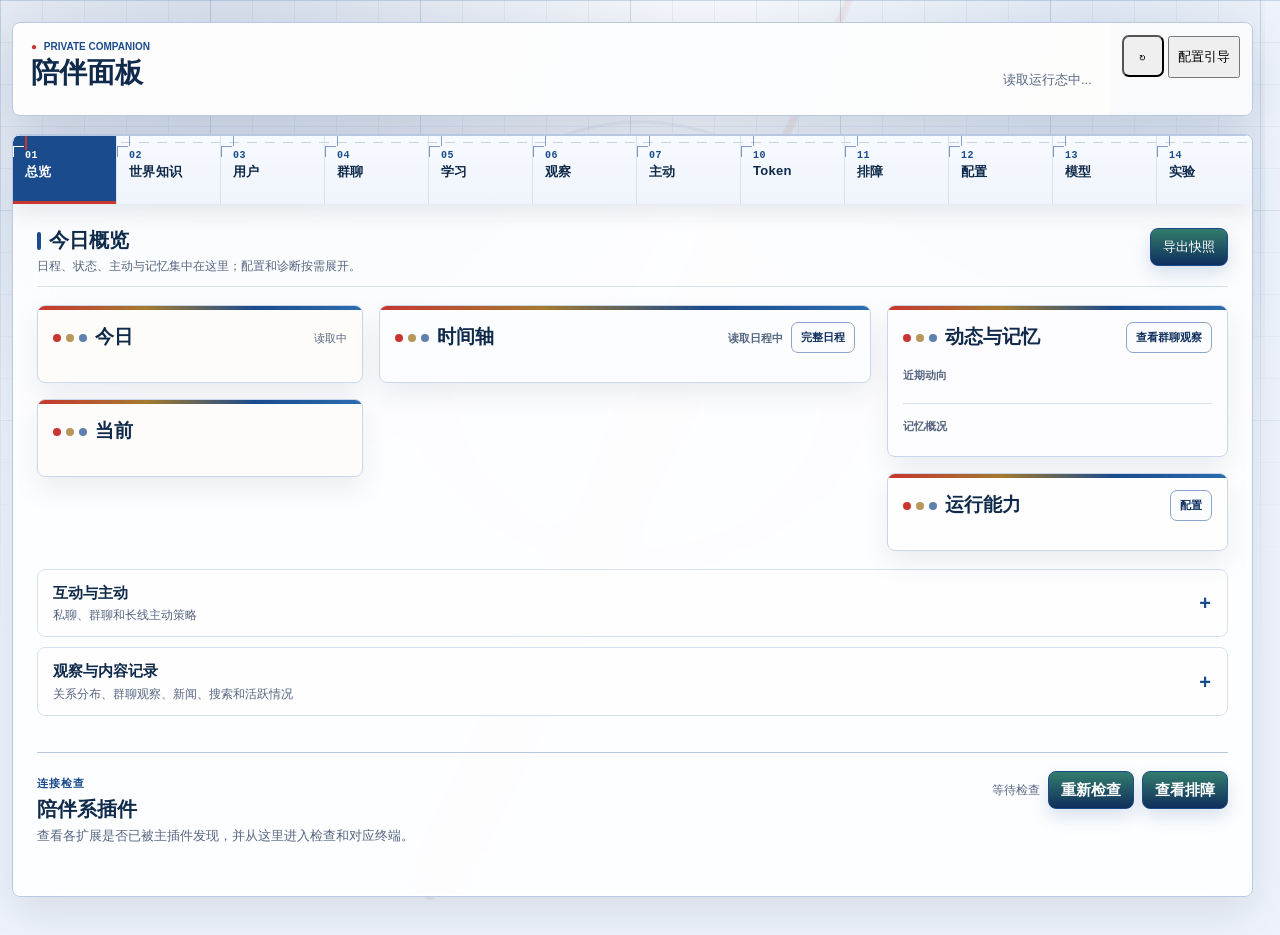
==== commit c1c831fe: "fix(ui): move persona reset into maintenance" ====
--- a/pages/companion-panel/index.html
+++ b/pages/companion-panel/index.html
@@ -637,12 +637,6 @@
                   <select name="wardrobe_outfit_mode">
                     <option value="select">只注入当天裁决出的那一套</option>
                     <option value="inventory">注入整份衣柜清单</option>
-                  </select>
-                </label>
-                <label>着装描述详略
-                  <select name="wardrobe_injection_detail">
-                    <option value="full">每轮注入完整着装</option>
-                    <option value="progressive">常驻一行，问到才展开</option>
                   </select>
                 </label>
                 <label>着装轮换冷却天数
--- a/pages/companion-panel/app.css
+++ b/pages/companion-panel/app.css
@@ -35623,3 +35623,165 @@
   white-space: pre-wrap;
   word-break: break-word;
 }
+
+/* ---------- 衣柜整套（追加） ---------- */
+.wardrobe-outfits .wardrobe-note { margin: 0 0 10px; font-size: 12px; }
+.wardrobe-outfit-list { display: grid; gap: 8px; }
+.wardrobe-outfit {
+  display: flex;
+  align-items: flex-start;
+  justify-content: space-between;
+  gap: 12px;
+  padding: 10px 12px;
+  border-radius: 10px;
+  background: var(--surface, rgba(255, 255, 255, 0.7));
+  border: 1px solid var(--border-soft, rgba(148, 163, 184, 0.25));
+}
+.wardrobe-outfit-body { min-width: 0; }
+.wardrobe-outfit-body strong { display: block; font-size: 13px; }
+.wardrobe-outfit-body p {
+  margin: 4px 0 0;
+  font-size: 12px;
+  line-height: 1.55;
+  color: var(--text-muted, #6b7280);
+  word-break: break-word;
+}
+.wardrobe-outfit-body small { color: var(--text-muted, #6b7280); font-size: 11px; }
+.wardrobe-outfit-actions button {
+  border: 1px solid var(--border-soft, rgba(148, 163, 184, 0.4));
+  background: transparent;
+  border-radius: 8px;
+  padding: 4px 10px;
+  font-size: 12px;
+  cursor: pointer;
+}
+.wardrobe-outfit-add { margin-top: 12px; }
+.wardrobe-outfit-fields { display: flex; flex-wrap: wrap; gap: 10px; }
+.wardrobe-outfit-fields label { min-width: 180px; }
+
+/* ---------- 衣柜草稿队列（追加） ---------- */
+.wardrobe-drafts {
+  margin: 12px 0 16px;
+  border: 1px solid var(--border-soft, rgba(148, 163, 184, 0.3));
+  border-radius: 12px;
+  background: var(--surface, rgba(255, 255, 255, 0.6));
+}
+.wardrobe-drafts > summary {
+  display: flex;
+  align-items: baseline;
+  justify-content: space-between;
+  gap: 12px;
+  cursor: pointer;
+  padding: 10px 14px;
+  list-style: none;
+}
+.wardrobe-drafts > summary::-webkit-details-marker { display: none; }
+.wardrobe-drafts > summary span { display: grid; gap: 2px; }
+.wardrobe-drafts > summary b { font-size: 13px; }
+.wardrobe-drafts > summary small { color: var(--text-muted, #6b7280); font-size: 12px; }
+.wardrobe-drafts-count {
+  display: inline-block;
+  padding: 1px 8px;
+  border-radius: 999px;
+  background: var(--surface-soft, rgba(148, 163, 184, 0.16));
+  color: var(--text-muted, #6b7280);
+  font-size: 12px;
+}
+.wardrobe-drafts-body {
+  display: grid;
+  gap: 12px;
+  padding: 0 14px 14px;
+  border-top: 1px solid var(--border-soft, rgba(148, 163, 184, 0.2));
+  padding-top: 12px;
+}
+.wardrobe-drafts-actions { display: flex; align-items: center; gap: 10px; flex-wrap: wrap; }
+.wardrobe-draft-list { display: grid; gap: 10px; }
+.wardrobe-draft {
+  display: grid;
+  grid-template-columns: 72px minmax(0, 1fr);
+  gap: 12px;
+  padding: 10px 12px;
+  border-radius: 10px;
+  background: var(--surface, rgba(255, 255, 255, 0.7));
+  border: 1px solid var(--border-soft, rgba(148, 163, 184, 0.25));
+}
+.wardrobe-draft[data-wardrobe-draft-pending="1"] { border-style: dashed; }
+.wardrobe-draft-thumb {
+  display: flex;
+  align-items: center;
+  justify-content: center;
+  width: 72px;
+  height: 72px;
+  overflow: hidden;
+  border-radius: 8px;
+  background: var(--surface-soft, rgba(148, 163, 184, 0.12));
+  color: var(--text-muted, #6b7280);
+  font-size: 11px;
+}
+.wardrobe-draft-thumb img { width: 100%; height: 100%; object-fit: cover; }
+.wardrobe-draft-body { min-width: 0; display: grid; gap: 8px; }
+.wardrobe-draft-meta { color: var(--text-muted, #6b7280); font-size: 11px; word-break: break-all; }
+.wardrobe-draft-fields { display: grid; gap: 8px; }
+.wardrobe-draft-fields label { display: grid; gap: 4px; font-size: 12px; }
+.wardrobe-draft-fields input[type="text"], .wardrobe-draft-fields textarea, .wardrobe-draft-fields select { width: 100%; }
+.wardrobe-draft-hint { color: var(--text-muted, #6b7280); font-size: 11px; }
+.wardrobe-draft-actions { display: flex; align-items: center; gap: 10px; flex-wrap: wrap; }
+
+/* ---------- 今天的穿衣意图（追加） ---------- */
+.wardrobe-intent {
+  margin: 12px 0 16px;
+  border: 1px solid var(--border-soft, rgba(148, 163, 184, 0.3));
+  border-radius: 12px;
+  background: var(--surface, rgba(255, 255, 255, 0.6));
+}
+.wardrobe-intent > summary {
+  display: flex;
+  align-items: baseline;
+  justify-content: space-between;
+  gap: 12px;
+  cursor: pointer;
+  padding: 10px 14px;
+  list-style: none;
+}
+.wardrobe-intent > summary::-webkit-details-marker { display: none; }
+.wardrobe-intent > summary span { display: grid; gap: 2px; }
+.wardrobe-intent > summary b { font-size: 13px; }
+.wardrobe-intent > summary small { color: var(--text-muted, #6b7280); font-size: 12px; }
+.wardrobe-intent-count {
+  display: inline-block;
+  padding: 1px 8px;
+  border-radius: 999px;
+  background: var(--surface-soft, rgba(148, 163, 184, 0.16));
+  color: var(--text-muted, #6b7280);
+  font-size: 12px;
+}
+.wardrobe-intent-body {
+  display: grid;
+  gap: 12px;
+  padding: 12px 14px 14px;
+  border-top: 1px solid var(--border-soft, rgba(148, 163, 184, 0.2));
+}
+.wardrobe-intent-actions { display: flex; align-items: center; gap: 10px; flex-wrap: wrap; }
+.wardrobe-intent-action { display: flex; align-items: center; gap: 8px; flex-wrap: wrap; }
+.wardrobe-intent-detail { display: grid; gap: 10px; }
+.wardrobe-intent-note {
+  margin: 0;
+  color: var(--text-muted, #6b7280);
+  font-size: 12px;
+  line-height: 1.6;
+}
+.wardrobe-intent-meta {
+  display: grid;
+  gap: 6px;
+  margin: 0;
+  font-size: 12px;
+}
+.wardrobe-intent-meta > div { display: flex; justify-content: space-between; gap: 12px; }
+.wardrobe-intent-meta dt { color: var(--text-muted, #6b7280); }
+.wardrobe-intent-meta dd { margin: 0; word-break: break-word; }
+.wardrobe-intent-items { display: grid; gap: 4px; font-size: 12px; }
+.wardrobe-intent-item {
+  padding: 6px 10px;
+  border-radius: 8px;
+  background: var(--surface-soft, rgba(148, 163, 184, 0.12));
+}
--- a/pages/companion-panel/css/polish.css
+++ b/pages/companion-panel/css/polish.css
@@ -0,0 +1,5360 @@
+/*
+ * Panel polish layer
+ * Focused visual and interaction refinements kept separate from the legacy stylesheet.
+ */
+
+:root {
+  --panel-focus-ring: 0 0 0 3px color-mix(in srgb, var(--accent) 22%, transparent);
+  --panel-hover-surface: color-mix(in srgb, var(--panel) 90%, var(--accent-soft));
+  --panel-sticky-shadow: 0 8px 22px rgba(15, 42, 74, 0.10);
+}
+
+/* Multi-persona configuration order: common management, selector, context,
+   then the selected persona's behavior settings. */
+#panel-config .config-persona-context,
+#panel-config .config-persona-settings {
+  display: grid;
+  grid-column: 1 / -1;
+  gap: 16px;
+  min-width: 0;
+}
+
+#panel-config .config-persona-top-row {
+  display: grid;
+  grid-template-columns: repeat(2, minmax(0, 1fr));
+  gap: 16px;
+  align-items: stretch;
+  min-width: 0;
+}
+
+#panel-config .config-persona-top-row > #proactiveOnlyModeCard,
+#panel-config .config-persona-top-row > #multiPersonaModeSummary {
+  grid-column: auto;
+  width: 100%;
+  min-width: 0;
+}
+
+#panel-config .config-persona-top-row .proactive-mode-stack {
+  height: 100%;
+  margin-top: 0;
+}
+
+#panel-config .config-persona-top-row .proactive-mode-settings-row {
+  height: 100%;
+  grid-template-columns: minmax(0, 1fr);
+}
+
+#panel-config .config-persona-top-row .proactive-mode-card {
+  width: 100%;
+  height: 100%;
+  box-sizing: border-box;
+}
+
+#panel-config .config-persona-selector {
+  display: grid;
+  grid-template-columns: minmax(220px, 360px) minmax(0, 1fr);
+  align-items: end;
+  gap: 16px;
+  border: 1px solid var(--line-soft);
+  border-radius: 8px;
+  padding: 14px 16px;
+  background: var(--surface);
+  box-shadow: var(--shadow-ring);
+}
+
+#panel-config .config-persona-selector[hidden] {
+  display: none;
+}
+
+#panel-config .config-persona-selector label {
+  display: grid;
+  gap: 6px;
+  color: var(--muted);
+  font-size: 12px;
+  font-weight: 750;
+}
+
+#panel-config .config-persona-selector select {
+  min-height: 38px;
+  border: 1px solid var(--line);
+  border-radius: 7px;
+  padding: 0 10px;
+  background: var(--panel);
+  color: var(--ink);
+  font: inherit;
+  font-size: 13px;
+}
+
+#panel-config .config-persona-selector-meta {
+  display: flex;
+  flex-wrap: wrap;
+  align-items: baseline;
+  gap: 7px;
+  color: var(--muted);
+  font-size: 12px;
+}
+
+#panel-config .config-persona-selector-meta b {
+  color: var(--ink);
+}
+
+#panel-config .config-persona-selector-meta span {
+  color: var(--muted);
+}
+
+#panel-config .config-persona-stats {
+  min-width: 0;
+  border: 1px solid var(--line-soft);
+  border-radius: 8px;
+  padding: 14px 16px 16px;
+  background: var(--surface);
+  box-shadow: var(--shadow-ring);
+}
+
+#panel-config .config-persona-maintenance {
+  min-width: 0;
+  border: 1px solid color-mix(in srgb, var(--danger) 24%, var(--line-soft));
+  border-radius: 8px;
+  padding: 14px 16px 16px;
+  background: color-mix(in srgb, var(--surface) 92%, var(--red-soft));
+  box-shadow: var(--shadow-ring);
+}
+
+#panel-config .config-persona-maintenance > header,
+#panel-config .config-persona-maintenance-body {
+  display: flex;
+  align-items: flex-start;
+  justify-content: space-between;
+  gap: 16px;
+}
+
+#panel-config .config-persona-maintenance > header {
+  align-items: end;
+  margin-bottom: 12px;
+}
+
+#panel-config .config-persona-maintenance h2 {
+  margin: 3px 0 0;
+  font-size: 18px;
+}
+
+#panel-config .config-persona-maintenance-body > div {
+  display: grid;
+  gap: 5px;
+  min-width: 0;
+}
+
+#panel-config .config-persona-maintenance-body p,
+#panel-config .config-persona-maintenance-body small {
+  margin: 0;
+  color: var(--muted);
+  line-height: 1.55;
+}
+
+#panel-config .config-persona-maintenance-body .danger-outline {
+  flex: 0 0 auto;
+  min-height: 38px;
+  max-width: 280px;
+  white-space: normal;
+}
+
+#panel-config .config-persona-stats > header,
+#panel-config .persona-management-head {
+  display: flex;
+  align-items: end;
+  justify-content: space-between;
+  gap: 14px;
+  margin-bottom: 12px;
+}
+
+#panel-config .config-persona-stats h2,
+#panel-config .persona-management-head h2 {
+  margin: 3px 0 0;
+  font-size: 18px;
+}
+
+#panel-config .config-stats {
+  display: grid;
+  grid-template-columns: repeat(4, minmax(0, 1fr));
+  gap: 10px;
+  padding: 0;
+}
+
+#panel-config .config-stats .stat {
+  min-height: 76px;
+}
+
+#panel-config .config-common-multi-persona-summary {
+  min-width: 0;
+}
+
+#panel-config .multi-persona-mode-summary {
+  cursor: pointer;
+  transition: border-color .16s var(--ease), background .16s var(--ease), box-shadow .16s var(--ease);
+}
+
+#panel-config .multi-persona-mode-summary:hover {
+  border-color: color-mix(in srgb, var(--accent) 44%, var(--line));
+  box-shadow: 0 10px 24px rgba(15, 42, 74, .08);
+}
+
+#panel-config .multi-persona-mode-summary.on {
+  border-left: 4px solid var(--accent);
+  background: color-mix(in srgb, var(--accent-soft) 42%, white);
+}
+
+#panel-config .multi-persona-mode-summary.off {
+  border-left: 4px solid #b15a4f;
+}
+
+#panel-config .multi-persona-mode-summary.dirty {
+  border-color: color-mix(in srgb, #b7791f 58%, var(--line));
+}
+
+#panel-config .multi-persona-mode-summary.on .feature-toggle-visual {
+  background: var(--accent);
+}
+
+#panel-config .multi-persona-mode-summary.on .feature-toggle-visual::after {
+  transform: translateX(16px);
+}
+
+#panel-config .persona-management-feature-view {
+  min-width: 0;
+  border-top: 1px solid var(--line-soft);
+  padding: 16px;
+}
+
+#panel-config .multi-persona-feature-head {
+  grid-template-columns: minmax(0, 1fr) 132px;
+  border-bottom: 1px solid var(--line-soft);
+}
+
+#panel-config .persona-setting-disabled-note {
+  margin: 0 0 12px;
+  color: var(--muted);
+  font-size: 12px;
+  line-height: 1.55;
+}
+
+#panel-config .persona-management-head p {
+  max-width: 780px;
+  margin: 4px 0 0;
+  color: var(--muted);
+  font-size: 12px;
+}
+
+#panel-config .persona-management-status,
+#panel-config .persona-management-mode-control {
+  display: flex;
+  flex-wrap: wrap;
+  align-items: center;
+  justify-content: flex-end;
+  gap: 8px;
+}
+
+#panel-config .persona-management-mode-control .feature-detail-toggle {
+  min-height: 36px;
+}
+
+#panel-config .persona-management-mode-control button {
+  min-height: 34px;
+}
+
+#panel-config .persona-management-note {
+  display: grid;
+  gap: 4px;
+  margin-bottom: 12px;
+  color: var(--muted);
+  font-size: 12px;
+}
+
+#panel-config .persona-config-degraded {
+  display: grid;
+  gap: 4px;
+  margin-bottom: 12px;
+  border: 1px solid color-mix(in srgb, #b15d28 38%, var(--line));
+  border-radius: 8px;
+  padding: 10px 12px;
+  background: color-mix(in srgb, #fff0df 72%, var(--panel));
+  color: #75401f;
+  font-size: 11px;
+  overflow-wrap: anywhere;
+}
+
+#panel-config .persona-primary-setup {
+  display: grid;
+  grid-template-columns: minmax(0, 1fr) minmax(180px, 280px) auto;
+  align-items: end;
+  gap: 10px;
+  margin-bottom: 12px;
+  border: 1px solid color-mix(in srgb, #b7791f 42%, var(--line));
+  border-radius: 8px;
+  padding: 11px;
+  background: color-mix(in srgb, #fff7df 72%, var(--panel));
+}
+
+#panel-config .persona-primary-setup header,
+#panel-config .persona-primary-setup label,
+#panel-config .persona-primary-readonly {
+  display: grid;
+  gap: 4px;
+  min-width: 0;
+}
+
+#panel-config .persona-primary-setup header span,
+#panel-config .persona-primary-setup label,
+#panel-config .persona-primary-readonly span,
+#panel-config .persona-primary-readonly small {
+  color: var(--muted);
+  font-size: 11px;
+}
+
+#panel-config .persona-primary-setup select {
+  min-height: 34px;
+  border: 1px solid var(--line);
+  border-radius: 7px;
+  padding: 0 9px;
+  background: var(--surface);
+  color: var(--ink);
+  font: inherit;
+}
+
+#panel-config .persona-primary-readonly strong,
+#panel-config .persona-primary-readonly code {
+  overflow-wrap: anywhere;
+}
+
+#panel-config .multi-persona-legacy-routing {
+  margin-bottom: 12px;
+  border-color: color-mix(in srgb, #b7791f 34%, var(--line));
+}
+
+#panel-config .multi-persona-legacy-routing code {
+  overflow-wrap: anywhere;
+}
+
+#panel-config .persona-topology-form {
+  display: grid;
+  grid-template-columns: minmax(180px, 260px) minmax(0, 1fr) auto;
+  align-items: end;
+  gap: 10px;
+  margin-bottom: 14px;
+  border: 1px solid var(--line-soft);
+  border-radius: 8px;
+  padding: 11px;
+  background: color-mix(in srgb, var(--surface) 92%, var(--panel));
+}
+
+#panel-config .persona-topology-form > label {
+  display: grid;
+  gap: 5px;
+  color: var(--muted);
+  font-size: 11px;
+}
+
+#panel-config .persona-topology-form select {
+  min-height: 34px;
+  border: 1px solid var(--line);
+  border-radius: 7px;
+  padding: 0 9px;
+  background: var(--panel);
+  color: var(--ink);
+  font: inherit;
+}
+
+#panel-config .persona-topology-form fieldset {
+  min-width: 0;
+  margin: 0;
+  border: 0;
+  padding: 0;
+}
+
+#panel-config .persona-topology-form legend {
+  margin-bottom: 5px;
+  color: var(--muted);
+  font-size: 11px;
+}
+
+#panel-config .persona-topology-checks {
+  display: flex;
+  flex-wrap: wrap;
+  gap: 5px 10px;
+}
+
+#panel-config .persona-topology-checks label {
+  display: inline-flex;
+  align-items: center;
+  gap: 4px;
+  color: var(--ink);
+  font-size: 11px;
+}
+
+#panel-config .persona-topology-switch {
+  position: relative;
+  display: inline-grid;
+  grid-template-columns: 38px minmax(0, 1fr);
+  align-items: center;
+  gap: 7px;
+  min-width: 132px;
+  min-height: 34px;
+  border: 1px solid var(--line-soft);
+  border-radius: 7px;
+  padding: 5px 7px;
+  background: var(--surface);
+}
+
+#panel-config .persona-topology-switch input {
+  position: absolute;
+  width: 1px;
+  height: 1px;
+  opacity: 0;
+  pointer-events: none;
+}
+
+#panel-config .persona-topology-switch input:checked + .feature-toggle-visual {
+  background: var(--accent);
+}
+
+#panel-config .persona-topology-switch input:checked + .feature-toggle-visual::after {
+  transform: translateX(16px);
+}
+
+#panel-config .persona-topology-switch input:disabled + .feature-toggle-visual {
+  background: color-mix(in srgb, var(--accent) 58%, #a6b1bd);
+  opacity: .86;
+}
+
+#panel-config .persona-topology-switch > span:last-child {
+  line-height: 1.35;
+}
+
+#panel-config .persona-management-body {
+  min-width: 0;
+}
+
+#panel-config .persona-config-admin-grid {
+  display: grid;
+  grid-template-columns: repeat(2, minmax(0, 1fr));
+  gap: 12px;
+  margin-bottom: 14px;
+}
+
+#panel-config .persona-config-create-form,
+#panel-config .persona-config-detach-form {
+  display: grid;
+  align-content: start;
+  gap: 10px;
+  min-width: 0;
+  border: 1px solid var(--line-soft);
+  border-radius: 8px;
+  padding: 13px;
+  background: color-mix(in srgb, var(--panel) 94%, var(--surface));
+}
+
+#panel-config .persona-config-create-form header,
+#panel-config .persona-config-detach-form header {
+  display: grid;
+  gap: 3px;
+}
+
+#panel-config .persona-config-create-form header span,
+#panel-config .persona-config-detach-form header span,
+#panel-config .persona-config-detach-preview {
+  color: var(--muted);
+  font-size: 11px;
+}
+
+#panel-config .persona-config-admin-fields {
+  display: grid;
+  grid-template-columns: repeat(2, minmax(0, 1fr));
+  gap: 9px;
+}
+
+#panel-config .persona-config-admin-fields label,
+#panel-config .persona-config-detach-form > label {
+  display: grid;
+  gap: 5px;
+  min-width: 0;
+  color: var(--muted);
+  font-size: 11px;
+}
+
+#panel-config .persona-config-admin-fields input,
+#panel-config .persona-config-admin-fields select,
+#panel-config .persona-config-detach-form select {
+  width: 100%;
+  min-height: 36px;
+  border: 1px solid var(--line);
+  border-radius: 7px;
+  padding: 0 9px;
+  background: var(--surface);
+  color: var(--ink);
+  font: inherit;
+}
+
+#panel-config .persona-config-detach-actions {
+  display: flex;
+  flex-wrap: wrap;
+  gap: 7px;
+}
+
+#panel-config .persona-config-detach-preview {
+  display: grid;
+  gap: 3px;
+  min-height: 48px;
+  border: 1px dashed var(--line);
+  border-radius: 7px;
+  padding: 9px;
+  overflow-wrap: anywhere;
+}
+
+#panel-config .persona-config-detach-preview b {
+  color: var(--ink);
+}
+
+#panel-config .persona-management-empty {
+  display: grid;
+  gap: 5px;
+  color: var(--muted);
+  font-size: 12px;
+}
+
+#panel-config .persona-management-empty b {
+  color: var(--ink);
+  font-size: 14px;
+}
+
+@media (max-width: 760px) {
+  #panel-config .config-persona-selector,
+  #panel-config .config-persona-top-row,
+  #panel-config .config-stats,
+  #panel-config .persona-config-admin-grid,
+  #panel-config .persona-config-admin-fields,
+  #panel-config .persona-primary-setup {
+    grid-template-columns: 1fr;
+  }
+
+  #panel-config .config-persona-stats > header,
+  #panel-config .config-persona-maintenance > header,
+  #panel-config .config-persona-maintenance-body,
+  #panel-config .persona-management-head,
+  #panel-config .multi-persona-feature-head,
+  #panel-config .persona-topology-form {
+    align-items: flex-start;
+    flex-direction: column;
+  }
+
+  #panel-config .persona-topology-form {
+    grid-template-columns: 1fr;
+  }
+}
+
+html {
+  scroll-padding-top: 72px;
+}
+
+body {
+  text-rendering: optimizeLegibility;
+}
+
+.folio,
+.layout {
+  isolation: isolate;
+}
+
+.folio {
+  box-shadow: 0 18px 52px rgba(15, 42, 74, 0.13), var(--shadow-ring);
+}
+
+.layout {
+  box-shadow: 0 16px 44px rgba(15, 42, 74, 0.11), var(--shadow-ring);
+}
+
+.annotations {
+  min-height: 68px;
+  scroll-snap-type: x proximity;
+  scroll-padding-inline: 12px;
+  box-shadow: var(--panel-sticky-shadow);
+}
+
+.annotations::-webkit-scrollbar {
+  height: 8px;
+}
+
+.annotations::-webkit-scrollbar-thumb {
+  border: 2px solid transparent;
+  border-radius: 999px;
+  background: color-mix(in srgb, var(--accent) 34%, transparent);
+  background-clip: padding-box;
+}
+
+.tab {
+  min-width: 104px;
+  min-height: 68px;
+  scroll-snap-align: start;
+  transition: background .16s var(--ease), color .16s var(--ease), box-shadow .16s var(--ease);
+}
+
+.tab:hover {
+  background: var(--panel-hover-surface);
+  box-shadow: inset 0 -2px 0 color-mix(in srgb, var(--accent) 42%, transparent);
+}
+
+.tab:focus-visible,
+button:focus-visible,
+a:focus-visible,
+[role="button"]:focus-visible {
+  outline: none;
+  box-shadow: var(--panel-focus-ring);
+}
+
+.tab:focus-visible {
+  z-index: 1;
+  box-shadow: inset 0 -2px 0 var(--accent), var(--panel-focus-ring);
+}
+
+.tab.is-active {
+  box-shadow: inset 0 -3px 0 var(--red);
+}
+
+.panel {
+  min-width: 0;
+  padding: clamp(16px, 2vw, 24px);
+}
+
+.panel.is-active {
+  animation: panel-polish-enter .20s var(--ease) both;
+}
+
+@keyframes panel-polish-enter {
+  from { opacity: 0; transform: translateY(4px); }
+  to { opacity: 1; transform: translateY(0); }
+}
+
+.section-head {
+  align-items: flex-start;
+  padding-bottom: 12px;
+  border-bottom: 1px solid var(--line-soft);
+}
+
+.section-head h2 {
+  min-width: 0;
+  margin: 0;
+  line-height: 1.25;
+}
+
+.section-head .actions,
+.section-head .toolbar {
+  flex: 0 0 auto;
+  margin: 0;
+}
+
+button,
+.inline-form button,
+.stack-form button,
+.actions button,
+.toolbar button {
+  min-height: 36px;
+}
+
+button:not(:disabled) {
+  touch-action: manipulation;
+}
+
+button:disabled,
+input:disabled,
+select:disabled,
+textarea:disabled {
+  cursor: not-allowed;
+  opacity: .58;
+}
+
+input,
+select,
+textarea {
+  min-height: 38px;
+}
+
+textarea {
+  min-height: 88px;
+}
+
+input:focus,
+select:focus,
+textarea:focus {
+  outline: none;
+  box-shadow: var(--panel-focus-ring);
+}
+
+.module-card,
+.dashboard-grid > article,
+.provider-card,
+.life-card,
+.observation-grid article,
+.qzone-card {
+  min-width: 0;
+}
+
+.module-card,
+.dashboard-grid > article,
+.provider-card {
+  transition: border-color .16s var(--ease), box-shadow .16s var(--ease), background .16s var(--ease);
+}
+
+.module-card:hover,
+.dashboard-grid > article:hover,
+.provider-card:hover {
+  border-color: color-mix(in srgb, var(--line) 56%, var(--accent));
+  box-shadow: 0 12px 28px rgba(15, 42, 74, 0.09);
+}
+
+.table-wrap,
+.table-scroll,
+.table-responsive {
+  overscroll-behavior-inline: contain;
+}
+
+.table-wrap table,
+.table-scroll table,
+.table-responsive table {
+  min-width: 680px;
+}
+
+.muted,
+.hint,
+.section-desc,
+small {
+  overflow-wrap: anywhere;
+}
+
+.notice,
+.empty,
+.qzone-empty {
+  border-radius: var(--radius-sm);
+}
+
+@media (max-width: 760px) {
+  .shell {
+    width: min(100% - 16px, 1520px);
+    padding-top: 8px;
+    padding-bottom: 24px;
+  }
+
+  .folio,
+  .layout {
+    border-radius: 7px;
+  }
+
+  .annotations {
+    top: 0;
+    min-height: 58px;
+  }
+
+  .tab {
+    min-width: 88px;
+    min-height: 58px;
+    padding: 12px 10px 9px;
+  }
+
+  .tab span {
+    font-size: 12px;
+  }
+
+  .panel {
+    padding: 14px;
+  }
+
+  .section-head {
+    flex-direction: column;
+    gap: 10px;
+  }
+
+  .section-head .actions,
+  .section-head .toolbar {
+    width: 100%;
+  }
+
+  .section-head .actions > button,
+  .section-head .toolbar > button {
+    flex: 1 1 140px;
+  }
+
+  .toolbar,
+  .actions {
+    gap: 7px;
+  }
+
+  button,
+  .inline-form button,
+  .stack-form button,
+  .actions button,
+  .toolbar button {
+    min-height: 40px;
+  }
+
+  input,
+  select,
+  textarea {
+    font-size: 16px;
+  }
+}
+
+@media (prefers-reduced-motion: reduce) {
+  *,
+  *::before,
+  *::after {
+    scroll-behavior: auto !important;
+    animation-duration: .01ms !important;
+    animation-iteration-count: 1 !important;
+    transition-duration: .01ms !important;
+  }
+}
+/* Card information hierarchy: freshness, action-first reviews, and stable grids. */
+.pulse-card > span { display: flex; align-items: center; justify-content: space-between; gap: 8px; }
+.pulse-card-label { min-width: 0; color: var(--muted); font-style: normal; }
+.pulse-card-freshness { flex: 0 0 auto; color: color-mix(in srgb, var(--muted) 82%, var(--accent)); font-size: 11px; font-style: normal; white-space: nowrap; }
+.ux-review-list { display: grid; gap: 10px; }
+.ux-review-summary { display: flex; align-items: center; justify-content: space-between; gap: 12px; padding: 10px 12px; border: 1px solid var(--line-soft); border-radius: var(--radius-sm); background: color-mix(in srgb, var(--panel) 84%, var(--surface)); }
+.ux-review-summary > div { display: grid; gap: 2px; min-width: 0; }
+.ux-review-summary b { font-size: 14px; }
+.ux-review-summary small { color: var(--muted); overflow-wrap: anywhere; }
+.ux-review-summary.has-actions { border-color: color-mix(in srgb, var(--warn) 40%, var(--line-soft)); background: color-mix(in srgb, var(--gold-soft) 50%, var(--panel)); }
+.ux-review-summary.clear { border-color: color-mix(in srgb, var(--accent) 30%, var(--line-soft)); }
+.ux-review-toggle { flex: 0 0 auto; min-height: 34px; white-space: nowrap; }
+.ux-review-items { display: grid; grid-template-columns: repeat(3, minmax(0, 1fr)); gap: 10px; }
+.ux-review-items > .empty { grid-column: 1 / -1; margin: 0; }
+@media (max-width: 960px) { .ux-review-items { grid-template-columns: repeat(2, minmax(0, 1fr)); } }
+@media (max-width: 760px) { .pulse-card > span, .ux-review-summary { align-items: flex-start; flex-direction: column; } .ux-review-toggle { width: 100%; } .ux-review-items { grid-template-columns: 1fr; } }
+/* Experimental workspace: action-first layout and on-demand evidence. */
+.experimental-page > .section-head .muted { max-width: 62ch; }
+.exp-card { align-content: start; }
+.exp-card-desc { min-height: 3.2em; }
+.exp-card-foot { align-items: center; }
+.exp-card-status { display: inline-flex; align-items: center; min-height: 28px; border: 1px solid var(--line-soft); border-radius: 999px; padding: 3px 9px; color: var(--muted); font-size: 11px; font-weight: 700; white-space: nowrap; }
+.exp-card-status.on { border-color: color-mix(in srgb, var(--accent) 38%, var(--line-soft)); background: var(--accent-soft); color: var(--accent-strong); }
+.exp-card-status.off { background: color-mix(in srgb, var(--surface) 82%, var(--gold-soft)); }
+.exp-priority-grid { margin-top: 14px; }
+.exp-evidence { margin-top: 14px; border: 1px solid var(--line-soft); border-radius: var(--radius); background: color-mix(in srgb, var(--surface) 72%, var(--panel)); }
+.exp-evidence > summary { display: flex; align-items: center; justify-content: space-between; gap: 12px; cursor: pointer; list-style: none; padding: 12px 14px; color: var(--ink); }
+.exp-evidence > summary::-webkit-details-marker { display: none; }
+.exp-evidence > summary::after { content: "+"; flex: 0 0 auto; color: var(--accent); font-size: 18px; font-weight: 700; line-height: 1; }
+.exp-evidence[open] > summary { border-bottom: 1px solid var(--line-soft); background: color-mix(in srgb, var(--accent-soft) 40%, var(--panel)); }
+.exp-evidence[open] > summary::after { content: "−"; }
+.exp-evidence > summary span { font-weight: 800; }
+.exp-evidence > summary small { color: var(--muted); text-align: right; }
+.exp-evidence-body { display: grid; gap: 14px; padding: 14px; }
+.exp-evidence-body > .exp-detail-card { margin: 0; }
+@media (max-width: 760px) { .exp-card-desc { min-height: 0; } .exp-evidence > summary { align-items: flex-start; flex-direction: column; } .exp-evidence > summary small { text-align: left; } }
+/* Relationship workspace: roster-first information architecture. */
+.relationship-workspace { --relationship-accent: color-mix(in srgb, var(--accent) 72%, var(--plum)); }
+.relationship-head { align-items: flex-end; }
+.relationship-head > div:first-child { display: grid; gap: 4px; }
+.relationship-kicker { color: var(--relationship-accent); font-family: Consolas, "Segoe UI", monospace; font-size: 11px; font-weight: 800; }
+.relationship-head h2 { margin: 0; }
+.relationship-head .section-desc { max-width: 72ch; margin: 0; }
+.relationship-summary { grid-template-columns: repeat(4, minmax(0, 1fr)); margin-bottom: 12px; }
+.relationship-summary .worldbook-stat { min-height: 112px; }
+.relationship-commandbar { display: grid; grid-template-columns: minmax(260px, .82fr) minmax(0, 1.18fr); gap: 12px; align-items: end; margin-bottom: 14px; padding: 12px; border: 1px solid var(--line-soft); border-radius: var(--radius); background: color-mix(in srgb, var(--surface) 72%, var(--panel)); }
+.relationship-search { display: grid; gap: 5px; min-width: 0; }
+.relationship-search > span { color: var(--muted); font-size: 12px; font-weight: 700; }
+.relationship-source { align-self: center; min-width: 0; padding: 9px 0; font-size: 12px; line-height: 1.5; overflow-wrap: anywhere; }
+.relationship-workspace-grid { display: grid; grid-template-columns: minmax(0, 1.55fr) minmax(290px, .75fr); gap: 14px; align-items: start; }
+.relationship-roster, .relationship-context-card, .relationship-import-card { min-width: 0; border: 1px solid var(--line-soft); border-radius: var(--radius); padding: 14px; background: rgba(255,255,255,.88); box-shadow: var(--shadow-soft), var(--shadow-ring); }
+.relationship-sidebar { display: grid; gap: 14px; position: sticky; top: 82px; }
+.relationship-section-head { display: flex; align-items: flex-end; justify-content: space-between; gap: 12px; margin-bottom: 12px; }
+.relationship-section-head > div { display: grid; gap: 2px; }
+.relationship-section-head span { color: var(--muted); font-size: 11px; font-weight: 700; }
+.relationship-section-head h3 { margin: 0; color: var(--ink); font-size: 17px; }
+.relationship-section-head.compact { margin-bottom: 10px; }
+.relationship-count { white-space: nowrap; }
+.relationship-create { margin-bottom: 12px; border: 1px dashed color-mix(in srgb, var(--line) 68%, var(--accent)); border-radius: var(--radius-sm); background: color-mix(in srgb, var(--surface) 78%, var(--panel)); }
+.relationship-create summary { cursor: pointer; padding: 9px 10px; color: var(--accent-strong); font-size: 13px; font-weight: 800; }
+.relationship-create[open] summary { border-bottom: 1px solid var(--line-soft); }
+.relationship-create .manage-form { padding: 10px; }
+.relationship-member-list { display: grid; gap: 10px; max-height: min(74vh, 1080px); padding-right: 3px; overflow: auto; overscroll-behavior: contain; }
+.relationship-member-list .worldbook-member-card { margin: 0; border-color: color-mix(in srgb, var(--line-soft) 86%, var(--accent-soft)); box-shadow: none; }
+.relationship-member-list .worldbook-member-card:has(.worldbook-pending-list) { border-color: color-mix(in srgb, var(--warn) 42%, var(--line-soft)); }
+.relationship-member-list .worldbook-member-head { align-items: flex-start; }
+.relationship-member-list .worldbook-card-actions { justify-content: flex-end; }
+.relationship-member-list .worldbook-compact-meta { gap: 5px 7px; }
+.relationship-member-list .worldbook-member-preview-list { border-left: 3px solid color-mix(in srgb, var(--accent) 38%, transparent); }
+.relationship-import-state { display: grid; gap: 0; margin: 0; }
+.relationship-import-state > div { display: grid; grid-template-columns: minmax(0, 1fr) auto; gap: 10px; padding: 9px 0; border-bottom: 1px dashed var(--line-soft); }
+.relationship-import-state > div:last-child { border-bottom: 0; }
+.relationship-import-state dt { color: var(--muted); font-size: 12px; }
+.relationship-import-state dd { margin: 0; color: var(--accent-strong); font-size: 12px; font-weight: 700; text-align: right; overflow-wrap: anywhere; }
+.relationship-sidebar .worldbook-groups { max-height: 360px; overflow: auto; overscroll-behavior: contain; }
+.relationship-sidebar .worldbook-group-card { border: 1px solid var(--line-soft); border-radius: var(--radius-sm); background: var(--surface); }
+@media (max-width: 1120px) { .relationship-workspace-grid { grid-template-columns: 1fr; } .relationship-sidebar { position: static; grid-template-columns: repeat(2, minmax(0, 1fr)); } .relationship-member-list { max-height: none; } }
+@media (max-width: 760px) { .relationship-head { align-items: stretch; } .relationship-summary { grid-template-columns: repeat(2, minmax(0, 1fr)); } .relationship-commandbar { grid-template-columns: 1fr; } .relationship-sidebar { grid-template-columns: 1fr; } .relationship-member-list .worldbook-member-head { flex-direction: column; } .relationship-member-list .worldbook-card-actions { justify-content: flex-start; } .relationship-import-state > div { grid-template-columns: 1fr; gap: 3px; } .relationship-import-state dd { text-align: left; } }
+
+/* 学习工作台：技能、表达和社交关系共用一套紧凑信息架构。 */
+.learning-page {
+  --learning-attention: color-mix(in srgb, var(--warn) 78%, var(--accent));
+  min-width: 0;
+}
+
+.learning-page > * {
+  min-width: 0;
+}
+
+.learning-page-head {
+  display: flex;
+  align-items: flex-end;
+  justify-content: space-between;
+  gap: 20px;
+  margin-bottom: 12px;
+  padding-bottom: 12px;
+  border-bottom: 1px solid var(--line-soft);
+}
+
+.learning-page-head > div {
+  display: grid;
+  gap: 3px;
+}
+
+.learning-page-kicker {
+  color: var(--accent);
+  font: 800 11px/1.4 Consolas, "Segoe UI", monospace;
+}
+
+.learning-page-head h2,
+.learning-section-head h3 {
+  margin: 0;
+}
+
+.learning-page-head .section-desc {
+  max-width: 72ch;
+  margin: 0;
+}
+
+.learning-page-status {
+  flex: 0 0 auto;
+  padding: 6px 9px;
+  border: 1px solid color-mix(in srgb, var(--accent) 28%, var(--line-soft));
+  border-radius: 999px;
+  background: color-mix(in srgb, var(--accent-soft) 52%, var(--panel));
+  color: var(--accent-strong);
+  font-size: 12px;
+  font-weight: 800;
+}
+
+.learning-summary-board {
+  display: grid;
+  grid-template-columns: repeat(3, minmax(0, 1fr));
+  gap: 8px;
+  margin: 0 0 12px;
+}
+
+.learning-summary-card {
+  display: grid;
+  grid-template-columns: auto minmax(0, 1fr);
+  grid-template-rows: auto auto;
+  gap: 0 9px;
+  min-height: 72px;
+  padding: 10px 12px;
+  border: 1px solid var(--line-soft);
+  border-radius: var(--radius-sm);
+  background: color-mix(in srgb, var(--surface) 68%, var(--panel));
+  color: var(--ink);
+  text-align: left;
+  box-shadow: none;
+}
+
+.learning-summary-card:hover,
+.learning-summary-card:focus-visible {
+  border-color: color-mix(in srgb, var(--accent) 55%, var(--line));
+  background: color-mix(in srgb, var(--accent-soft) 35%, var(--panel));
+  transform: none;
+}
+
+.learning-summary-card:focus-visible {
+  outline: 3px solid color-mix(in srgb, var(--accent) 22%, transparent);
+  outline-offset: 2px;
+}
+
+.learning-summary-card b {
+  grid-row: 1 / -1;
+  align-self: center;
+  min-width: 34px;
+  color: var(--accent-strong);
+  font-size: 25px;
+  line-height: 1;
+}
+
+.learning-summary-card span {
+  align-self: end;
+  font-size: 13px;
+  font-weight: 800;
+}
+
+.learning-summary-card small {
+  align-self: start;
+  color: var(--muted);
+  font-size: 11px;
+  opacity: 1;
+}
+
+.learning-summary-card.has-attention {
+  border-color: color-mix(in srgb, var(--learning-attention) 52%, var(--line-soft));
+  background: color-mix(in srgb, var(--gold-soft) 42%, var(--panel));
+}
+
+.learning-summary-card.has-attention b {
+  color: var(--learning-attention);
+}
+
+.learning-summary-card.is-active,
+.learning-summary-expression-card.is-active,
+.learning-summary-expression-card:focus-within {
+  border-color: color-mix(in srgb, var(--accent) 58%, var(--line));
+  background: color-mix(in srgb, var(--accent-soft) 42%, var(--panel));
+}
+
+.learning-summary-expression-card {
+  grid-template-columns: minmax(0, 1.45fr) minmax(100px, .75fr);
+  grid-template-rows: 1fr;
+  gap: 0;
+  padding: 0;
+  overflow: hidden;
+}
+
+.learning-summary-expression-card > button {
+  display: grid;
+  grid-template-columns: auto minmax(0, 1fr);
+  grid-template-rows: auto auto;
+  gap: 0 9px;
+  min-width: 0;
+  min-height: 70px;
+  padding: 10px 12px;
+  border: 0;
+  border-radius: 0;
+  background: transparent;
+  color: var(--ink);
+  box-shadow: none;
+  text-align: left;
+}
+
+.learning-summary-expression-main {
+  border-right: 1px solid var(--line-soft) !important;
+}
+
+.learning-summary-expression-card > button:hover,
+.learning-summary-expression-card > button.is-active {
+  background: color-mix(in srgb, var(--accent-soft) 48%, transparent);
+}
+
+.learning-summary-expression-card > button:focus-visible {
+  position: relative;
+  z-index: 1;
+  outline: 3px solid color-mix(in srgb, var(--accent) 24%, transparent);
+  outline-offset: -3px;
+}
+
+.learning-summary-review-action.has-attention {
+  background: color-mix(in srgb, var(--gold-soft) 58%, transparent);
+}
+
+.learning-summary-review-action.has-attention b {
+  color: var(--learning-attention);
+}
+
+.expression-view-tabs button:focus-visible,
+.expression-review-queue-item:focus-visible {
+  outline: 3px solid color-mix(in srgb, var(--accent) 24%, transparent);
+  outline-offset: 1px;
+}
+
+.learning-section[hidden],
+.expression-view-panel[hidden] {
+  display: none !important;
+}
+
+.learning-section {
+  min-width: 0;
+}
+
+.learning-section-head {
+  display: flex;
+  align-items: flex-end;
+  justify-content: space-between;
+  gap: 16px;
+  margin-bottom: 10px;
+}
+
+.learning-section-head > div:first-child {
+  display: grid;
+  gap: 2px;
+}
+
+.learning-section-head > div:first-child > span {
+  color: var(--accent);
+  font-size: 11px;
+  font-weight: 800;
+}
+
+.learning-section-head > p {
+  max-width: 58ch;
+  margin: 0;
+  color: var(--muted);
+  font-size: 12px;
+  text-align: right;
+}
+
+.learning-workspace-surface {
+  min-width: 0;
+  border: 1px solid var(--line-soft);
+  border-radius: var(--radius);
+  padding: 12px;
+  background: color-mix(in srgb, var(--panel) 92%, var(--surface));
+  box-shadow: var(--shadow-soft), var(--shadow-ring);
+}
+
+.learning-growth-section .skill-manage-drawer {
+  margin-bottom: 12px;
+}
+
+.expression-learning-head {
+  align-items: center;
+}
+
+.expression-view-tabs {
+  display: inline-flex;
+  gap: 3px;
+  padding: 3px;
+  border: 1px solid var(--line-soft);
+  border-radius: var(--radius-sm);
+  background: var(--surface);
+}
+
+.expression-view-tabs button {
+  min-height: 34px;
+  padding: 5px 10px;
+  border: 0;
+  border-radius: 5px;
+  background: transparent;
+  color: var(--muted);
+  box-shadow: none;
+  font-size: 12px;
+  font-weight: 800;
+}
+
+.expression-view-tabs button.is-active {
+  background: var(--panel);
+  color: var(--accent-strong);
+  box-shadow: 0 2px 8px rgba(15, 42, 74, .09);
+}
+
+.expression-view-tabs button span {
+  display: inline-grid;
+  min-width: 20px;
+  height: 20px;
+  margin-left: 4px;
+  place-items: center;
+  border-radius: 999px;
+  background: var(--accent-soft);
+  color: var(--accent-strong);
+  font-size: 11px;
+}
+
+.expression-view-panel {
+  min-width: 0;
+}
+
+.expression-review-workspace {
+  min-width: 0;
+  border: 1px solid var(--line-soft);
+  border-radius: var(--radius);
+  background: color-mix(in srgb, var(--panel) 94%, var(--surface));
+  box-shadow: var(--shadow-soft), var(--shadow-ring);
+  overflow: clip;
+}
+
+.expression-review-hero {
+  display: flex;
+  align-items: flex-start;
+  justify-content: space-between;
+  gap: 18px;
+  padding: 15px 16px;
+  border-bottom: 1px solid var(--line-soft);
+  background: linear-gradient(120deg, color-mix(in srgb, var(--accent-soft) 46%, var(--panel)), var(--panel) 56%);
+}
+
+.expression-review-hero > div:first-child {
+  display: grid;
+  gap: 3px;
+}
+
+.expression-review-hero > div:first-child > span {
+  color: var(--accent);
+  font: 800 10px/1.4 Consolas, "Segoe UI", monospace;
+}
+
+.expression-review-hero h3,
+.expression-review-hero p {
+  margin: 0;
+}
+
+.expression-review-hero p {
+  max-width: 72ch;
+  color: var(--muted);
+  font-size: 12px;
+}
+
+.expression-review-hero-actions {
+  display: flex;
+  align-items: center;
+  gap: 9px;
+  flex: 0 0 auto;
+}
+
+.expression-review-hero-actions > span {
+  color: var(--muted);
+  font-size: 12px;
+  white-space: nowrap;
+}
+
+.expression-review-hero-actions > span b {
+  color: var(--learning-attention);
+  font-size: 20px;
+}
+
+.expression-review-toolbar {
+  display: grid;
+  grid-template-columns: auto auto minmax(180px, 1fr) auto;
+  gap: 10px;
+  align-items: end;
+  padding: 10px 12px;
+  border-bottom: 1px solid var(--line-soft);
+  background: var(--surface);
+}
+
+.expression-review-toolbar .expression-library-filter-block,
+.expression-review-search {
+  display: grid;
+  gap: 4px;
+}
+
+.expression-review-toolbar .expression-library-filter-block > span,
+.expression-review-search > span {
+  color: var(--muted);
+  font-size: 10px;
+  font-weight: 800;
+}
+
+.expression-review-search input {
+  width: 100%;
+  min-height: 34px;
+}
+
+.expression-review-reset {
+  min-height: 34px;
+  padding: 6px 9px;
+  border-color: var(--line-soft);
+  background: var(--panel);
+  color: var(--muted);
+}
+
+.expression-review-batch-bar {
+  display: flex;
+  flex-wrap: wrap;
+  align-items: center;
+  gap: 8px;
+  grid-column: 1 / -1;
+  padding-top: 2px;
+}
+
+.expression-review-batch-bar > span {
+  margin-right: auto;
+  color: var(--muted);
+  font-size: 11px;
+}
+
+.expression-review-batch-bar button:disabled {
+  cursor: not-allowed;
+  opacity: .45;
+}
+
+.expression-review-layout {
+  display: grid;
+  grid-template-columns: minmax(260px, .72fr) minmax(0, 1.6fr);
+  min-height: 520px;
+}
+
+.expression-review-queue {
+  min-width: 0;
+  border-right: 1px solid var(--line-soft);
+  background: color-mix(in srgb, var(--surface) 62%, var(--panel));
+}
+
+.expression-review-queue-head,
+.expression-review-detail-head {
+  display: flex;
+  align-items: center;
+  justify-content: space-between;
+  gap: 10px;
+  min-height: 43px;
+  padding: 9px 12px;
+  border-bottom: 1px solid var(--line-soft);
+}
+
+.expression-review-queue-head span,
+.expression-review-detail-head span,
+.expression-review-detail-head small {
+  color: var(--muted);
+  font-size: 11px;
+}
+
+.expression-review-detail-head > div {
+  display: flex;
+  gap: 7px;
+  align-items: baseline;
+}
+
+.expression-review-queue-list {
+  display: grid;
+  align-content: start;
+  max-height: min(70vh, 860px);
+  overflow-y: auto;
+  overscroll-behavior: contain;
+}
+
+.expression-review-queue-row {
+  display: grid;
+  grid-template-columns: minmax(0, 1fr) 32px;
+  gap: 4px;
+  min-width: 0;
+  border-bottom: 1px solid var(--line-soft);
+}
+
+.expression-review-select-toggle {
+  align-self: start;
+  min-height: 30px;
+  margin: 10px 4px 0 0;
+  border: 1px solid var(--line-soft);
+  border-radius: 5px;
+  background: var(--surface);
+  color: var(--muted);
+  cursor: pointer;
+  font-weight: 800;
+}
+
+.expression-review-select-toggle[aria-pressed="true"] {
+  border-color: var(--accent);
+  background: var(--accent-soft);
+  color: var(--accent-strong);
+}
+
+.expression-review-queue-item {
+  display: grid;
+  gap: 5px;
+  width: 100%;
+  min-height: 112px;
+  padding: 11px 12px;
+  border: 0;
+  border-bottom: 1px solid var(--line-soft);
+  border-radius: 0;
+  background: transparent;
+  color: var(--ink);
+  box-shadow: none;
+  text-align: left;
+}
+
+.expression-review-queue-item:hover {
+  background: color-mix(in srgb, var(--accent-soft) 28%, var(--panel));
+}
+
+.expression-review-queue-item.is-selected {
+  background: var(--panel);
+  box-shadow: inset 3px 0 0 var(--accent);
+}
+
+.expression-review-queue-top {
+  display: flex;
+  align-items: center;
+  justify-content: space-between;
+  gap: 8px;
+}
+
+.expression-review-queue-top .expression-review-queue-kinds {
+  min-width: 0;
+  overflow: visible;
+  white-space: normal;
+}
+
+.expression-review-queue-top .expression-kind-badge {
+  min-height: 18px;
+  padding: 1px 5px;
+}
+
+.expression-review-queue-item > b,
+.expression-review-queue-item > span,
+.expression-review-queue-item > small {
+  min-width: 0;
+  overflow: hidden;
+  text-overflow: ellipsis;
+  white-space: nowrap;
+}
+
+.expression-review-queue-item > b {
+  font-size: 13px;
+}
+
+.expression-review-queue-item > span:not(.expression-review-queue-top),
+.expression-review-queue-item > small,
+.expression-review-queue-top small {
+  color: var(--muted);
+  font-size: 11px;
+}
+
+.expression-review-detail {
+  min-width: 0;
+  background: var(--panel);
+}
+
+.expression-review-detail-body {
+  min-width: 0;
+  padding: 14px;
+}
+
+.expression-review-detail-body .expression-rule-item {
+  margin: 0;
+  border: 0;
+  background: transparent;
+  box-shadow: none;
+}
+
+.expression-review-detail-body .expression-rule-actions {
+  position: sticky;
+  bottom: 0;
+  z-index: 1;
+  margin: 14px -14px -14px;
+  padding: 11px 14px;
+  border-top: 1px solid var(--line-soft);
+  background: color-mix(in srgb, var(--panel) 92%, transparent);
+  backdrop-filter: blur(12px);
+}
+
+.expression-review-detail-body .expression-rule-actions button {
+  min-height: 40px;
+}
+
+.expression-review-empty {
+  display: grid;
+  justify-items: center;
+  gap: 7px;
+  min-height: 360px;
+  padding: 54px 20px;
+  place-content: center;
+  text-align: center;
+}
+
+.expression-review-empty > span {
+  display: grid;
+  width: 46px;
+  height: 46px;
+  place-items: center;
+  border: 1px solid color-mix(in srgb, var(--accent) 30%, var(--line-soft));
+  border-radius: 50%;
+  background: var(--accent-soft);
+  color: var(--accent-strong);
+  font-size: 22px;
+}
+
+.expression-review-empty p {
+  max-width: 48ch;
+  margin: 0;
+  color: var(--muted);
+  font-size: 12px;
+}
+
+.learning-section.relationship-workspace .relationship-head {
+  margin-bottom: 10px;
+}
+
+.private-habit-block {
+  min-width: 0;
+}
+
+.private-habit-head {
+  display: flex;
+  align-items: flex-start;
+  justify-content: space-between;
+  gap: 10px;
+}
+
+.private-habit-head > div {
+  display: grid;
+  gap: 2px;
+}
+
+.private-habit-head h2 {
+  margin: 0;
+}
+
+.private-habit-head span {
+  color: var(--muted);
+  font-size: 11px;
+}
+
+.private-habit-head button {
+  min-height: 30px;
+  padding: 4px 8px;
+  font-size: 11px;
+}
+
+@media (max-width: 980px) {
+  .expression-review-toolbar {
+    grid-template-columns: repeat(2, minmax(0, 1fr));
+  }
+
+  .expression-review-search {
+    grid-column: 1 / -1;
+  }
+
+  .expression-review-reset {
+    grid-column: 1 / -1;
+    justify-self: start;
+  }
+}
+
+@media (max-width: 760px) {
+  .learning-page-head,
+  .learning-section-head,
+  .expression-review-hero {
+    align-items: stretch;
+    flex-direction: column;
+  }
+
+  .learning-section-head > p {
+    text-align: left;
+  }
+
+  .learning-summary-board {
+    grid-template-columns: repeat(2, minmax(0, 1fr));
+  }
+
+  .learning-summary-expression-card {
+    grid-column: 1 / -1;
+  }
+
+  .expression-learning-head {
+    gap: 10px;
+  }
+
+  .expression-view-tabs {
+    align-self: stretch;
+  }
+
+  .expression-view-tabs button {
+    flex: 1 1 0;
+  }
+
+  .expression-review-hero-actions {
+    justify-content: space-between;
+  }
+
+  .expression-review-layout {
+    grid-template-columns: 1fr;
+    min-height: 0;
+  }
+
+  .expression-review-queue {
+    border-right: 0;
+    border-bottom: 1px solid var(--line-soft);
+  }
+
+  .expression-review-queue-list {
+    grid-auto-flow: column;
+    grid-auto-columns: minmax(230px, 78vw);
+    max-height: none;
+    overflow-x: auto;
+    overflow-y: hidden;
+    scroll-snap-type: x proximity;
+  }
+
+  .expression-review-queue-item {
+    border-right: 1px solid var(--line-soft);
+    border-bottom: 0;
+    scroll-snap-align: start;
+  }
+
+  .expression-review-queue-row {
+    min-width: 230px;
+    grid-auto-columns: minmax(0, 1fr) 32px;
+    scroll-snap-align: start;
+  }
+
+  .expression-review-queue-item.is-selected {
+    box-shadow: inset 0 3px 0 var(--accent);
+  }
+}
+
+@media (max-width: 560px) {
+  .learning-page-head {
+    gap: 9px;
+  }
+
+  .learning-page-status {
+    align-self: flex-start;
+  }
+
+  .learning-summary-card {
+    min-height: 66px;
+    padding: 9px;
+  }
+
+  .learning-summary-card b {
+    min-width: 28px;
+    font-size: 21px;
+  }
+
+  .learning-summary-expression-card {
+    grid-column: 1 / -1;
+    grid-template-columns: minmax(0, 1.35fr) minmax(92px, .75fr);
+  }
+
+  .learning-summary-expression-card > button {
+    min-height: 66px;
+    padding: 9px;
+  }
+
+  .learning-workspace-surface {
+    padding: 9px;
+  }
+
+  .expression-review-toolbar {
+    grid-template-columns: 1fr;
+  }
+
+  .expression-review-search,
+  .expression-review-reset {
+    grid-column: auto;
+    width: 100%;
+  }
+
+  .expression-review-toolbar .expression-library-segments,
+  .expression-review-toolbar .expression-library-segments button {
+    width: 100%;
+  }
+
+  .expression-review-hero-actions {
+    align-items: stretch;
+    flex-direction: column;
+  }
+
+  .expression-review-detail-head {
+    align-items: flex-start;
+    flex-direction: column;
+    gap: 2px;
+  }
+
+  .expression-review-detail-body {
+    padding: 10px;
+  }
+
+  .expression-review-detail-body .expression-rule-actions {
+    margin: 12px -10px -10px;
+    padding: 10px;
+  }
+
+  .expression-review-detail-body .expression-rule-actions button {
+    flex: 1 1 100%;
+    width: 100%;
+  }
+
+  .private-habit-head {
+    align-items: stretch;
+    flex-direction: column;
+  }
+
+  .private-habit-head button {
+    align-self: flex-start;
+  }
+}
+
+/* Diagnostic command center: alert-first investigation flow. */
+.troubleshooting-command-center { --diag-ink: #102a43; --diag-alert: #b5473a; --diag-signal: #1a6b5f; }
+.troubleshooting-command-center .troubleshooting-page { gap: 16px; }
+.diagnostic-masthead { display: grid; grid-template-columns: minmax(0, 1fr) auto; gap: 22px; align-items: end; padding: clamp(18px, 3vw, 30px); border: 1px solid color-mix(in srgb, var(--accent) 30%, var(--line-soft)); border-radius: var(--radius); background: linear-gradient(115deg, rgba(255,255,255,.96), rgba(225,240,238,.9)), repeating-linear-gradient(90deg, transparent 0 32px, rgba(26,107,95,.045) 32px 33px); box-shadow: 0 18px 44px rgba(15,42,74,.09), var(--shadow-ring); }
+.diagnostic-kicker { color: var(--diag-signal); font-family: Consolas, "Segoe UI", monospace; font-size: 11px; font-weight: 900; }
+.diagnostic-masthead h2 { margin: 4px 0 6px; color: var(--diag-ink); font-size: clamp(26px, 3vw, 38px); line-height: 1; }
+.diagnostic-masthead p { max-width: 62ch; margin: 0; color: var(--muted); line-height: 1.6; }
+.diagnostic-masthead-actions { display: grid; justify-items: end; gap: 9px; }
+.diagnostic-masthead-actions button { min-height: 42px; border-color: var(--diag-signal); background: var(--diag-signal); color: #fff; }
+.diagnostic-live-dot { display: inline-flex; align-items: center; gap: 6px; color: var(--muted); font-size: 12px; }
+.diagnostic-live-dot i { width: 8px; height: 8px; border-radius: 999px; background: #2aa88e; box-shadow: 0 0 0 4px rgba(42,168,142,.14); }
+.diagnostic-problem-picker { display: grid; grid-template-columns: minmax(210px, .7fr) minmax(0, 1.8fr); gap: 18px; align-items: center; padding: 16px; border: 1px solid color-mix(in srgb, var(--diag-signal) 22%, var(--line-soft)); border-radius: var(--radius); background: color-mix(in srgb, var(--surface) 78%, var(--accent-soft)); box-shadow: var(--shadow-soft), var(--shadow-ring); }
+.diagnostic-problem-picker > div:first-child { display: grid; gap: 4px; }
+.diagnostic-problem-picker span { color: var(--diag-signal); font-size: 11px; font-weight: 900; }
+.diagnostic-problem-picker h3 { margin: 0; color: var(--diag-ink); font-size: 20px; }
+.diagnostic-problem-picker p { margin: 0; color: var(--muted); font-size: 13px; line-height: 1.5; }
+.diagnostic-category-list { display: grid; grid-template-columns: repeat(3, minmax(0, 1fr)); gap: 8px; }
+.diagnostic-category { display: grid; gap: 4px; min-height: 74px; padding: 11px; text-align: left; border: 1px solid var(--line-soft); border-radius: var(--radius-sm); background: var(--surface); color: var(--text); transition: transform .16s ease, border-color .16s ease, background .16s ease; }
+.diagnostic-category:hover { transform: translateY(-1px); border-color: var(--diag-signal); }
+.diagnostic-category.is-active { border-color: var(--diag-signal); background: color-mix(in srgb, var(--diag-signal) 11%, var(--surface)); box-shadow: inset 0 0 0 1px color-mix(in srgb, var(--diag-signal) 28%, transparent); }
+.diagnostic-category b { color: var(--diag-ink); font-size: 14px; }
+.diagnostic-category span { color: var(--muted); font-size: 11px; font-weight: 600; line-height: 1.35; }
+.troubleshooting-tts-runtime { display: grid; gap: 11px; margin-bottom: 10px; padding: 13px; border: 1px solid color-mix(in srgb, var(--diag-signal) 28%, var(--line-soft)); border-radius: var(--radius-sm); background: color-mix(in srgb, var(--surface) 86%, var(--accent-soft)); }
+.troubleshooting-tts-runtime header { display: flex; align-items: center; justify-content: space-between; gap: 10px; }
+.troubleshooting-tts-runtime header div { display: grid; gap: 2px; }
+.troubleshooting-tts-runtime header span, .troubleshooting-tts-runtime small, .troubleshooting-tts-runtime p span { color: var(--muted); font-size: 12px; }
+.troubleshooting-tts-runtime header b { color: var(--diag-ink); }
+.troubleshooting-tts-runtime > div { display: grid; grid-template-columns: repeat(2, minmax(0, 1fr)); gap: 7px; }
+.troubleshooting-tts-runtime p { display: grid; gap: 2px; margin: 0; padding: 8px; border-radius: 8px; background: color-mix(in srgb, var(--surface) 75%, var(--panel)); }
+.troubleshooting-tts-runtime p b { overflow-wrap: anywhere; font-size: 12px; }
+.diagnostic-priority-zone, .diagnostic-live-lane, .diagnostic-event-lane, .diagnostic-runtime-card { min-width: 0; border: 1px solid var(--line-soft); border-radius: var(--radius); background: rgba(255,255,255,.9); box-shadow: var(--shadow-soft), var(--shadow-ring); }
+.diagnostic-priority-zone { padding: 14px; }
+.diagnostic-zone-head { display: flex; align-items: end; justify-content: space-between; gap: 14px; margin-bottom: 12px; }
+.diagnostic-zone-head > div:first-child { display: grid; gap: 2px; }
+.diagnostic-zone-head span { color: var(--muted); font-size: 11px; font-weight: 800; }
+.diagnostic-zone-head h3 { margin: 0; color: var(--diag-ink); font-size: 18px; }
+.diagnostic-zone-head.compact { margin-bottom: 10px; }
+.diagnostic-filter { margin: 0; }
+.diagnostic-suppressed-manager { margin: -2px 0 12px; overflow: hidden; border: 1px solid color-mix(in srgb, var(--warn) 25%, var(--line-soft)); border-radius: var(--radius-sm); background: color-mix(in srgb, var(--gold-soft) 38%, var(--surface)); }
+.diagnostic-suppressed-manager > summary { display: flex; align-items: center; justify-content: space-between; gap: 10px; padding: 9px 11px; color: var(--diag-ink); cursor: pointer; list-style: none; }
+.diagnostic-suppressed-manager > summary::-webkit-details-marker { display: none; }
+.diagnostic-suppressed-manager > summary span { display: inline-flex; align-items: center; gap: 7px; color: var(--diag-ink); font-size: 12px; }
+.diagnostic-suppressed-manager > summary b { display: inline-grid; place-items: center; min-width: 21px; height: 20px; border-radius: 999px; background: var(--warn); color: #fff; font-size: 11px; }
+.diagnostic-suppressed-manager > summary small { color: var(--muted); font-size: 11px; }
+.diagnostic-suppressed-manager > summary::after { content: "+"; color: var(--warn); font-size: 17px; font-weight: 800; }
+.diagnostic-suppressed-manager[open] > summary { border-bottom: 1px solid color-mix(in srgb, var(--warn) 20%, var(--line-soft)); }
+.diagnostic-suppressed-manager[open] > summary::after { content: "−"; }
+.diagnostic-suppressed-list { display: grid; gap: 7px; padding: 9px; }
+.diagnostic-suppressed-list-head, .diagnostic-suppressed-item { display: flex; align-items: center; justify-content: space-between; gap: 10px; }
+.diagnostic-suppressed-list-head { padding: 0 2px 3px; color: var(--muted); font-size: 11px; }
+.diagnostic-suppressed-item { min-width: 0; border: 1px solid var(--line-soft); border-radius: 7px; padding: 8px 9px; background: var(--surface); }
+.diagnostic-suppressed-item > div { display: grid; gap: 2px; min-width: 0; }
+.diagnostic-suppressed-item b { color: var(--diag-ink); font-size: 12px; overflow-wrap: anywhere; }
+.diagnostic-suppressed-item span { color: var(--muted); font-size: 11px; }
+.diagnostic-suppressed-list button, .diagnostic-warning-suppress { min-height: 28px; border: 1px solid color-mix(in srgb, var(--warn) 28%, var(--line-soft)); border-radius: 6px; padding: 4px 8px; background: transparent; color: color-mix(in srgb, var(--warn) 82%, var(--ink)); font-size: 11px; white-space: nowrap; }
+.diagnostic-suppressed-list button:hover, .diagnostic-warning-suppress:hover { border-color: var(--warn); background: color-mix(in srgb, var(--gold-soft) 62%, var(--surface)); }
+.troubleshooting-check-actions, .troubleshooting-event-actions { display: flex; flex-wrap: wrap; align-items: center; justify-content: flex-end; gap: 6px; }
+.troubleshooting-check-actions:empty, .troubleshooting-event-actions:empty { display: none; }
+.diagnostic-item .diagnostic-warning-suppress { margin-top: 8px; }
+.troubleshooting-sqlite-row .diagnostic-warning-suppress { justify-self: start; margin-top: 4px; }
+.diagnostic-chain-warning { display: flex; align-items: flex-start; justify-content: space-between; gap: 10px; margin-top: 7px; border: 1px solid color-mix(in srgb, var(--warn) 20%, var(--line-soft)); border-radius: 7px; padding: 7px 8px; background: color-mix(in srgb, var(--gold-soft) 30%, var(--surface)); }
+.diagnostic-chain-warning p { min-width: 0; margin: 0; color: var(--muted); font-size: 11px; line-height: 1.5; overflow-wrap: anywhere; }
+.diagnostic-checks { grid-template-columns: repeat(3, minmax(0, 1fr)); max-height: 520px; overflow: auto; padding-right: 3px; }
+.diagnostic-main-grid { display: grid; grid-template-columns: minmax(0, 1.5fr) minmax(300px, .7fr); gap: 14px; align-items: start; }
+.diagnostic-live-lane, .diagnostic-event-lane { padding: 14px; }
+.diagnostic-live-lane .troubleshooting-chain-tests { margin: 0; }
+.diagnostic-runtime-stack { display: grid; grid-template-columns: repeat(2, minmax(0, 1fr)); gap: 10px; margin-top: 12px; }
+.diagnostic-runtime-card { padding: 12px; background: var(--surface); box-shadow: none; }
+.diagnostic-card-head { display: flex; justify-content: space-between; gap: 8px; margin-bottom: 9px; }
+.diagnostic-card-head h3 { margin: 0; font-size: 14px; }
+.diagnostic-card-head span { color: var(--muted); font-size: 11px; font-weight: 800; }
+.diagnostic-events { max-height: 520px; overflow: auto; padding-right: 3px; }
+.diagnostic-evidence-drawer { border: 1px solid var(--line-soft); border-radius: var(--radius); background: color-mix(in srgb, var(--surface) 70%, var(--panel)); }
+.diagnostic-evidence-drawer > summary { display: flex; align-items: center; justify-content: space-between; gap: 12px; padding: 13px 14px; cursor: pointer; list-style: none; color: var(--diag-ink); }
+.diagnostic-evidence-drawer > summary::-webkit-details-marker { display: none; }
+.diagnostic-evidence-drawer > summary::after { content: "+"; color: var(--diag-signal); font-size: 19px; font-weight: 800; }
+.diagnostic-evidence-drawer[open] > summary { border-bottom: 1px solid var(--line-soft); background: color-mix(in srgb, var(--accent-soft) 42%, var(--panel)); }
+.diagnostic-evidence-drawer[open] > summary::after { content: "−"; }
+.diagnostic-evidence-drawer > summary span { font-weight: 900; }
+.diagnostic-evidence-drawer > summary small { color: var(--muted); text-align: right; }
+.diagnostic-evidence-body { display: grid; gap: 14px; padding: 14px; }
+.diagnostic-evidence-body > article { margin: 0; }
+@media (max-width: 1100px) { .diagnostic-checks { grid-template-columns: repeat(2, minmax(0, 1fr)); } .diagnostic-main-grid { grid-template-columns: 1fr; } .diagnostic-events { max-height: 360px; } }
+@media (max-width: 760px) { .diagnostic-masthead, .diagnostic-problem-picker { grid-template-columns: 1fr; } .diagnostic-masthead-actions { justify-items: stretch; } .diagnostic-masthead-actions button { width: 100%; } .diagnostic-zone-head { align-items: flex-start; flex-direction: column; } .diagnostic-category-list, .diagnostic-checks, .diagnostic-runtime-stack, .troubleshooting-tts-runtime > div { grid-template-columns: 1fr; } .troubleshooting-check-actions { grid-column: 2; justify-content: flex-start; } .troubleshooting-event-actions { justify-content: flex-start; } .diagnostic-suppressed-list-head, .diagnostic-suppressed-item, .diagnostic-chain-warning { align-items: flex-start; } .diagnostic-chain-warning { flex-direction: column; } .diagnostic-evidence-drawer > summary { align-items: flex-start; flex-direction: column; } .diagnostic-evidence-drawer > summary small { text-align: left; } }
+
+
+/* Common settings disclosure */
+.config-common-settings {
+  grid-column: 1 / -1;
+  overflow: hidden;
+}
+
+.config-common-settings > summary {
+  list-style: none;
+  display: flex;
+  align-items: center;
+  justify-content: space-between;
+  gap: 16px;
+  cursor: pointer;
+}
+
+.config-common-settings > summary::-webkit-details-marker {
+  display: none;
+}
+
+.config-common-settings > summary > div {
+  min-width: 0;
+}
+
+.config-common-settings > summary h2 {
+  margin: 0;
+}
+
+.config-common-settings > summary p {
+  margin: 6px 0 0;
+  color: var(--muted);
+  line-height: 1.6;
+}
+
+.config-common-settings-disclosure {
+  display: inline-flex;
+  flex: 0 0 auto;
+  align-items: center;
+  justify-content: center;
+  gap: 8px;
+  color: var(--blue);
+  font-size: 0;
+  font-weight: 700;
+}
+
+.config-common-settings-disclosure::after {
+  content: "";
+  font-size: 0;
+  transition: transform .18s ease;
+}
+
+.config-common-settings[open] .config-common-settings-disclosure {
+  font-size: 0;
+}
+
+.config-common-settings[open] .config-common-settings-disclosure::before {
+  content: "收起";
+  font-size: 12px;
+}
+
+.config-common-settings[open] .config-common-settings-disclosure::after {
+  transform: rotate(225deg) translate(-1px, -1px);
+}
+
+.config-common-settings-body {
+  display: grid;
+  grid-template-columns: repeat(12, minmax(0, 1fr));
+  gap: 14px;
+  padding-top: 14px;
+}
+
+.config-common-settings-body > .config-card {
+  min-width: 0;
+}
+
+@media (max-width: 680px) {
+  .config-common-settings > summary {
+    align-items: flex-start;
+  }
+
+  .config-common-settings-disclosure {
+    margin-top: 4px;
+  }
+}
+
+/* Config page system polish */
+#panel-config > .config-grid {
+  gap: 18px;
+  align-items: start;
+}
+
+#panel-config .config-card {
+  border-color: rgba(160, 182, 211, .78);
+  border-radius: 8px;
+  box-shadow: 0 8px 24px rgba(23, 49, 82, .06), 0 1px 0 rgba(255, 255, 255, .88) inset;
+}
+
+#panel-config .config-runtime-details {
+  background: linear-gradient(180deg, rgba(255, 255, 255, .98), rgba(247, 250, 254, .93));
+}
+
+#panel-config .config-runtime-details > summary {
+  min-height: 72px;
+  padding: 2px;
+  border-radius: 6px;
+  transition: background-color .16s ease, box-shadow .16s ease;
+}
+
+#panel-config .config-runtime-details > summary:hover {
+  background: rgba(231, 240, 252, .58);
+}
+
+#panel-config .config-common-settings > summary:focus-visible,
+#panel-config .config-runtime-details > summary:focus-visible,
+#panel-config .migration-summary:focus-visible,
+#panel-config .storage-summary:focus-visible,
+#panel-config .appearance-summary:focus-visible,
+#panel-config .access-card-summary:focus-visible {
+  outline: 3px solid rgba(59, 130, 246, .26);
+  outline-offset: 3px;
+}
+
+#panel-config .config-common-settings > summary h2,
+#panel-config .config-runtime-details > summary h2 {
+  margin-bottom: 4px;
+}
+
+#panel-config .config-common-settings > summary p,
+#panel-config .config-runtime-details > summary p {
+  max-width: 780px;
+  margin: 0;
+}
+
+#panel-config .config-common-settings-body {
+  gap: 16px;
+  padding-top: 16px;
+  border-top: 1px solid rgba(160, 182, 211, .32);
+}
+
+#panel-config .config-common-settings-body > .config-card {
+  box-shadow: none;
+}
+
+#panel-config .module-tool-card,
+#panel-config .migration-card,
+#panel-config .storage-collapsible,
+#panel-config .appearance-collapsible,
+#panel-config .access-collapsible {
+  background: rgba(255, 255, 255, .72);
+}
+
+#panel-config .module-tool-card header,
+#panel-config .migration-summary,
+#panel-config .storage-summary,
+#panel-config .appearance-summary,
+#panel-config .access-card-summary {
+  margin-bottom: 0;
+}
+
+#panel-config .module-tool-card header,
+#panel-config .migration-summary,
+#panel-config .storage-summary,
+#panel-config .appearance-summary,
+#panel-config .access-card-summary {
+  min-height: 58px;
+}
+
+#panel-config .module-tool-card header > div,
+#panel-config .migration-summary > div,
+#panel-config .storage-summary > div,
+#panel-config .appearance-summary > div,
+#panel-config .access-card-summary > div {
+  min-width: 0;
+}
+
+#panel-config .module-tool-card header p,
+#panel-config .migration-summary p,
+#panel-config .storage-summary p,
+#panel-config .appearance-summary p,
+#panel-config .access-card-summary p {
+  margin-bottom: 0;
+}
+
+#panel-config .migration-summary,
+#panel-config .storage-summary,
+#panel-config .appearance-summary,
+#panel-config .access-card-summary {
+  padding: 14px 16px;
+}
+
+#panel-config .migration-body,
+#panel-config .storage-body,
+#panel-config .appearance-body,
+#panel-config .access-body {
+  border-top: 1px solid rgba(160, 182, 211, .26);
+}
+
+#panel-config .migration-body,
+#panel-config .storage-body,
+#panel-config .access-body {
+  padding: 14px 16px 16px;
+}
+
+#panel-config .appearance-body {
+  padding: 14px 16px 16px;
+}
+
+#panel-config .module-tool-card header button,
+#panel-config .migration-actions > button,
+#panel-config .migration-flow > button,
+#panel-config .actions > button,
+#panel-config .module-form > button[type="submit"] {
+  min-height: 36px;
+  border-radius: 7px;
+}
+
+#panel-config .module-form,
+#panel-config .storage-config-form,
+#panel-config .access-manager {
+  gap: 14px;
+}
+
+#panel-config .module-subgroup {
+  padding: 12px;
+  border: 1px solid rgba(160, 182, 211, .34);
+  border-radius: 7px;
+  background: rgba(247, 250, 254, .76);
+}
+
+#panel-config .module-subgroup > h3 {
+  margin: 0 0 10px;
+  font-size: 14px;
+}
+
+#panel-config input:not([type="checkbox"]):not([type="radio"]),
+#panel-config select,
+#panel-config textarea {
+  border-color: rgba(143, 169, 202, .62);
+  background: rgba(255, 255, 255, .9);
+}
+
+#panel-config input:not([type="checkbox"]):not([type="radio"]):focus,
+#panel-config select:focus,
+#panel-config textarea:focus {
+  border-color: rgba(59, 130, 246, .78);
+  box-shadow: 0 0 0 3px rgba(59, 130, 246, .13);
+}
+
+#panel-config .coverage-grid {
+  gap: 10px;
+}
+
+#panel-config .coverage-grid > * {
+  border-radius: 7px;
+}
+
+#panel-config .config-runtime-details-body {
+  padding-top: 16px;
+  border-top: 1px solid rgba(160, 182, 211, .32);
+}
+
+#panel-config .config-runtime-details[open] > summary,
+#panel-config .config-common-settings[open] > summary {
+  margin-bottom: 14px;
+}
+
+@media (max-width: 760px) {
+  #panel-config > .config-grid,
+  #panel-config .config-common-settings-body {
+    gap: 12px;
+  }
+
+  #panel-config .config-common-settings > summary,
+  #panel-config .config-runtime-details > summary {
+    min-height: 0;
+  }
+
+  #panel-config .migration-summary,
+  #panel-config .storage-summary,
+  #panel-config .appearance-summary,
+  #panel-config .access-card-summary {
+    padding: 13px;
+  }
+
+  #panel-config .migration-body,
+  #panel-config .storage-body,
+  #panel-config .appearance-body,
+  #panel-config .access-body {
+    padding: 12px 13px 13px;
+  }
+}
+
+/* Unified dashboard timeline and flat activity/memory sidebar. */
+.life-timeline-preview {
+  max-height: min(62vh, 640px);
+  padding-right: 5px;
+  overflow-y: auto;
+  overscroll-behavior: contain;
+  scrollbar-color: color-mix(in srgb, var(--accent) 34%, transparent) transparent;
+  scrollbar-width: thin;
+}
+
+.life-timeline-preview::-webkit-scrollbar {
+  width: 7px;
+}
+
+.life-timeline-preview::-webkit-scrollbar-thumb {
+  border: 2px solid transparent;
+  border-radius: 999px;
+  background: color-mix(in srgb, var(--accent) 34%, transparent);
+  background-clip: padding-box;
+}
+
+.life-timeline-row.is-current {
+  border-color: color-mix(in srgb, var(--accent) 52%, var(--line));
+  background: color-mix(in srgb, var(--panel) 68%, var(--accent-soft));
+  box-shadow: inset 3px 0 0 var(--accent);
+}
+
+.life-timeline-row.is-current::before {
+  background: var(--accent);
+  box-shadow: 0 0 0 3px color-mix(in srgb, var(--accent) 18%, transparent);
+}
+
+.life-current-marker {
+  display: inline-flex;
+  align-items: center;
+  min-height: 20px;
+  margin-right: 6px;
+  border-radius: 999px;
+  padding: 2px 7px;
+  background: var(--accent);
+  color: #fff;
+  font-size: 10px;
+  font-style: normal;
+  font-weight: 700;
+}
+
+.life-timeline-row.is-change {
+  border-style: dashed;
+  background: color-mix(in srgb, var(--panel) 80%, var(--gold-soft));
+}
+
+.life-timeline-row.is-change::before {
+  background: var(--warn);
+}
+
+.life-side-section {
+  min-width: 0;
+}
+
+.life-side-section + .life-side-section {
+  margin-top: 14px;
+  border-top: 1px solid var(--line-soft);
+  padding-top: 14px;
+}
+
+.life-side-section > h4 {
+  margin: 0 0 6px;
+  color: var(--muted);
+  font-size: 11px;
+  font-weight: 700;
+}
+
+.life-side-pulse {
+  display: grid;
+  grid-template-columns: 1fr;
+  grid-auto-rows: auto;
+  gap: 0;
+  margin: 0;
+}
+
+.life-side-pulse .pulse-card,
+.life-side-pulse .pulse-card.compact,
+.life-side-pulse .pulse-card.wide {
+  grid-column: 1;
+  min-height: 76px;
+  width: 100%;
+  border: 0;
+  border-bottom: 1px solid var(--line-soft);
+  border-radius: 0;
+  padding: 10px 2px;
+  background: transparent;
+  box-shadow: none;
+}
+
+.life-side-pulse .pulse-card:last-child {
+  border-bottom: 0;
+}
+
+.life-side-pulse .pulse-card:hover {
+  border-color: var(--line-soft);
+  background: color-mix(in srgb, var(--surface) 68%, transparent);
+  box-shadow: none;
+  transform: none;
+}
+
+.life-side-pulse .pulse-card b,
+.life-side-pulse .pulse-card.compact b {
+  min-height: 0;
+  margin: 4px 0 2px;
+  font-size: 14px;
+  -webkit-line-clamp: 2;
+}
+
+.life-side-pulse .pulse-card small,
+.life-side-pulse .pulse-card.compact small {
+  font-size: 11px;
+  -webkit-line-clamp: 2;
+}
+
+.life-side-pulse .pulse-card-freshness {
+  font-size: 10px;
+}
+
+.life-memory-list {
+  gap: 0;
+}
+
+.life-memory-list button {
+  min-height: 46px;
+  border: 0;
+  border-bottom: 1px solid var(--line-soft);
+  border-radius: 0;
+  padding: 9px 2px;
+  background: transparent;
+}
+
+.life-memory-list button:last-child {
+  border-bottom: 0;
+}
+.life-timeline-head-actions {
+  display: flex;
+  align-items: center;
+  gap: 8px;
+  min-width: 0;
+}
+
+.life-timeline-head-actions > small {
+  color: var(--muted);
+  font-size: 11px;
+  font-weight: 700;
+  white-space: nowrap;
+}
+
+.life-timeline-preview {
+  gap: 0;
+}
+
+.life-timeline-preview::before {
+  left: 89px;
+  width: 2px;
+}
+
+.life-timeline-row {
+  grid-template-columns: 76px minmax(0, 1fr);
+  gap: 24px;
+  min-height: 72px;
+  border: 0;
+  border-bottom: 1px solid var(--line-soft);
+  border-radius: 0;
+  padding: 12px 8px;
+  background: transparent;
+}
+
+.life-timeline-row:last-child {
+  border-bottom: 0;
+}
+
+.life-timeline-row::before {
+  top: 21px;
+  left: 85px;
+}
+
+.life-timeline-row.is-current,
+.life-timeline-row.is-active.is-current {
+  border-bottom-color: color-mix(in srgb, var(--accent) 32%, var(--line-soft));
+  border-radius: var(--radius-sm);
+  padding-right: 11px;
+  padding-left: 11px;
+  background: color-mix(in srgb, var(--panel) 62%, var(--accent-soft));
+}
+
+.life-timeline-row.is-completed:not(.is-current) {
+  opacity: .58;
+}
+
+.life-timeline-row.is-completed:not(.is-current):hover {
+  opacity: .78;
+}
+
+.life-timeline-row.is-change {
+  min-height: 58px;
+  border-bottom-style: dashed;
+  background: color-mix(in srgb, var(--panel) 88%, var(--gold-soft));
+}
+
+.life-timeline-time {
+  display: grid;
+  gap: 1px;
+  align-content: start;
+  color: var(--accent-strong);
+}
+
+.life-timeline-time strong {
+  font-size: 14px;
+  line-height: 1.3;
+}
+
+.life-timeline-time small {
+  color: var(--muted);
+  font-size: 10px;
+  font-weight: 600;
+}
+
+.life-timeline-time.is-change-time strong {
+  font-size: 11px;
+  overflow-wrap: anywhere;
+}
+
+.life-timeline-content {
+  display: grid;
+  gap: 5px;
+  min-width: 0;
+}
+
+.life-timeline-content > b {
+  color: var(--ink);
+  font-size: 13px;
+  line-height: 1.45;
+  overflow-wrap: anywhere;
+}
+
+.life-timeline-content > span {
+  min-height: 20px;
+}
+
+.life-schedule-status {
+  display: inline-flex;
+  align-items: center;
+  min-height: 20px;
+  border-radius: 999px;
+  padding: 2px 7px;
+  background: color-mix(in srgb, var(--surface) 78%, var(--line-soft));
+  color: var(--muted);
+  font-size: 10px;
+  font-style: normal;
+  font-weight: 700;
+}
+
+.life-schedule-status.is-planned {
+  color: var(--accent-strong);
+}
+
+.life-schedule-status.is-change-status {
+  background: color-mix(in srgb, var(--panel) 58%, var(--gold-soft));
+  color: var(--warn);
+}
+
+@media (max-width: 560px) {
+  .life-timeline-head-actions {
+    width: 100%;
+    justify-content: space-between;
+  }
+
+  .life-timeline-row {
+    grid-template-columns: 62px minmax(0, 1fr);
+    gap: 18px;
+  }
+
+  .life-timeline-preview::before {
+    left: 75px;
+  }
+
+  .life-timeline-row::before {
+    left: 71px;
+  }
+}
+
+.life-desk-capabilities {
+  background: color-mix(in srgb, var(--panel) 92%, var(--surface));
+}
+
+.life-capability-list {
+  display: grid;
+  gap: 0;
+}
+
+.life-capability-list button {
+  display: grid;
+  grid-template-columns: 9px minmax(78px, auto) minmax(0, 1fr);
+  gap: 9px;
+  align-items: center;
+  min-height: 45px;
+  width: 100%;
+  border: 0;
+  border-bottom: 1px solid var(--line-soft);
+  border-radius: 0;
+  padding: 8px 2px;
+  background: transparent;
+  color: var(--ink);
+  text-align: left;
+}
+
+.life-capability-list button:last-child {
+  border-bottom: 0;
+}
+
+.life-capability-list button:hover {
+  background: color-mix(in srgb, var(--surface) 68%, transparent);
+}
+
+.life-capability-list i {
+  width: 8px;
+  height: 8px;
+  border-radius: 999px;
+  background: var(--warn);
+}
+
+.life-capability-list .is-ready i {
+  background: var(--accent);
+  box-shadow: 0 0 0 3px color-mix(in srgb, var(--accent) 15%, transparent);
+}
+
+.life-capability-list span {
+  color: var(--ink);
+  font-size: 12px;
+  font-weight: 700;
+}
+
+.life-capability-list b {
+  min-width: 0;
+  color: var(--muted);
+  font-size: 11px;
+  font-weight: 600;
+  text-align: right;
+  overflow-wrap: anywhere;
+}
+
+@media (max-width: 560px) {
+  .life-capability-list button {
+    grid-template-columns: 9px minmax(0, 1fr);
+  }
+
+  .life-capability-list b {
+    grid-column: 2;
+    text-align: left;
+  }
+}
+
+.life-memory-list button:hover {
+  background: color-mix(in srgb, var(--surface) 68%, transparent);
+}
+
+@media (max-width: 760px) {
+  .life-timeline-preview {
+    max-height: 520px;
+  }
+}
+
+/* Dashboard secondary information stays available without competing with today's life view. */
+.dashboard-secondary {
+  display: grid;
+  gap: 10px;
+}
+
+.dashboard-disclosure {
+  min-width: 0;
+  overflow: hidden;
+  border: 1px solid var(--line-soft);
+  border-radius: var(--radius);
+  background: color-mix(in srgb, var(--panel) 92%, var(--surface));
+}
+
+.dashboard-disclosure > summary {
+  position: relative;
+  display: flex;
+  align-items: center;
+  justify-content: space-between;
+  gap: 12px;
+  min-height: 60px;
+  padding: 12px 46px 12px 15px;
+  color: var(--ink);
+  cursor: pointer;
+  list-style: none;
+}
+
+.dashboard-disclosure > summary::-webkit-details-marker {
+  display: none;
+}
+
+.dashboard-disclosure > summary::after {
+  content: "+";
+  position: absolute;
+  top: 50%;
+  right: 16px;
+  color: var(--accent);
+  font-size: 20px;
+  font-weight: 700;
+  line-height: 1;
+  transform: translateY(-50%);
+}
+
+.dashboard-disclosure[open] > summary::after {
+  content: "−";
+}
+
+.dashboard-disclosure[open] > summary {
+  border-bottom: 1px solid var(--line-soft);
+  background: color-mix(in srgb, var(--surface) 72%, var(--accent-soft));
+}
+
+.dashboard-disclosure > summary > span {
+  display: grid;
+  gap: 2px;
+  min-width: 0;
+}
+
+.dashboard-disclosure > summary b {
+  font-size: 15px;
+}
+
+.dashboard-disclosure > summary small {
+  color: var(--muted);
+  font-size: 12px;
+  font-weight: 500;
+}
+
+.dashboard-disclosure > .dashboard-workspace {
+  padding: 14px;
+}
+
+.dashboard-disclosure .dashboard-workspace > article {
+  box-shadow: none;
+}
+
+.dashboard-overview-head {
+  padding-bottom: 10px;
+}
+
+.dashboard-overview-head h2 {
+  font-size: 20px;
+}
+
+.dashboard-overview-head .section-desc {
+  font-size: 12px;
+}
+
+.dashboard-life-desk + .dashboard-stage {
+  padding: 14px;
+}
+
+@media (max-width: 760px) {
+  .dashboard-disclosure > summary {
+    min-height: 56px;
+    padding-left: 12px;
+  }
+
+  .dashboard-disclosure > .dashboard-workspace {
+    padding: 10px;
+  }
+}
+
+/* Dashboard overview: life context first, operational detail second. */
+.dashboard-overview {
+  --dashboard-signal: var(--accent);
+  --dashboard-warm: var(--gold);
+  gap: 18px;
+}
+
+.dashboard-overview.is-active,
+.dashboard-overview.is-leaving {
+  display: grid;
+}
+
+/* Compact life-workbench cover, preserving the active theme palette. */
+.folio {
+  grid-template-columns: 168px minmax(0, 1fr) 112px;
+  min-height: 218px;
+  overflow: hidden;
+  background:
+    linear-gradient(112deg, color-mix(in srgb, var(--panel) 94%, var(--red-soft)), color-mix(in srgb, var(--panel) 92%, var(--accent-soft)) 58%, color-mix(in srgb, var(--panel) 92%, var(--gold-soft)));
+}
+
+.folio-plate {
+  min-height: 218px;
+  border-right-color: color-mix(in srgb, var(--line) 76%, transparent);
+  background: color-mix(in srgb, var(--surface) 84%, var(--accent-soft));
+}
+
+.folio-plate::after,
+.plate-cv-grid,
+.plate-diagonal {
+  opacity: .18;
+}
+
+.vitruvian,
+.daily-outfit-logo {
+  width: 124px;
+  height: 124px;
+}
+
+.folio-meta {
+  gap: 7px;
+  padding: 24px 28px;
+}
+
+.folio-title {
+  margin: 2px 0;
+  font-size: 48px;
+  line-height: 1;
+  letter-spacing: 0;
+}
+
+.folio-title br {
+  display: none;
+}
+
+.folio-title i::before {
+  content: " ";
+}
+
+.folio-eyebrow {
+  letter-spacing: 0;
+}
+
+.folio-rule {
+  margin: 3px 0;
+}
+
+.folio-stats {
+  grid-template-columns: repeat(4, minmax(0, 1fr));
+}
+
+.folio-stats .stat {
+  min-height: 58px;
+  padding: 8px 10px;
+  box-shadow: none;
+}
+
+.folio-stats .stat b {
+  margin-bottom: 1px;
+  font-size: 15px;
+}
+
+.folio-tools {
+  padding: 18px 12px;
+  border-left-color: color-mix(in srgb, var(--line) 74%, transparent);
+  background: color-mix(in srgb, var(--surface) 58%, transparent);
+}
+
+.dashboard-life-desk {
+  display: grid;
+  grid-template-columns: minmax(270px, .86fr) minmax(410px, 1.3fr) minmax(280px, .9fr);
+  gap: 16px;
+  align-items: start;
+  min-width: 0;
+}
+
+.dashboard-life-column {
+  display: grid;
+  gap: 16px;
+  min-width: 0;
+}
+
+.life-desk-card {
+  position: relative;
+  min-width: 0;
+  overflow: hidden;
+  border: 1px solid color-mix(in srgb, var(--line) 76%, var(--panel));
+  border-radius: var(--radius);
+  padding: 15px;
+  background: color-mix(in srgb, var(--panel) 92%, var(--surface));
+  box-shadow: 0 12px 28px color-mix(in srgb, var(--ink) 8%, transparent), var(--shadow-ring);
+}
+
+.life-desk-card::before {
+  content: "";
+  position: absolute;
+  inset: 0 0 auto;
+  height: 4px;
+  background: linear-gradient(90deg, var(--red), var(--gold), var(--accent), var(--blue));
+}
+
+.life-desk-today {
+  background: color-mix(in srgb, var(--panel) 88%, var(--gold-soft));
+}
+
+.life-desk-current {
+  background: color-mix(in srgb, var(--panel) 88%, var(--red-soft));
+}
+
+.life-desk-timeline {
+  background: color-mix(in srgb, var(--panel) 90%, var(--accent-soft));
+}
+
+.life-desk-memory {
+  background: color-mix(in srgb, var(--panel) 90%, var(--plum-soft));
+}
+
+.life-desk-card-head {
+  display: flex;
+  align-items: center;
+  justify-content: space-between;
+  gap: 10px;
+  min-height: 34px;
+  margin-bottom: 12px;
+}
+
+.life-desk-card-head > div {
+  display: flex;
+  align-items: center;
+  gap: 8px;
+  min-width: 0;
+}
+
+.life-desk-card-head h3 {
+  margin: 0;
+  color: var(--ink);
+  font-size: 19px;
+  line-height: 1.2;
+}
+
+.life-desk-card-head small {
+  min-width: 0;
+  color: var(--muted);
+  font-size: 11px;
+  text-align: right;
+}
+
+.life-desk-dot {
+  width: 8px;
+  height: 8px;
+  flex: 0 0 8px;
+  border-radius: 999px;
+  background: var(--red);
+  box-shadow: 13px 0 0 color-mix(in srgb, var(--gold) 78%, var(--panel)), 26px 0 0 color-mix(in srgb, var(--accent) 70%, var(--panel));
+}
+
+.life-desk-card-head h3 {
+  margin-left: 26px;
+}
+
+.life-desk-link {
+  min-height: 31px;
+  border: 1px solid color-mix(in srgb, var(--accent) 28%, var(--line));
+  border-radius: var(--radius-sm);
+  padding: 5px 9px;
+  background: color-mix(in srgb, var(--panel) 86%, var(--accent-soft));
+  color: var(--accent-strong);
+  font-size: 11px;
+  font-weight: 700;
+  white-space: nowrap;
+}
+
+.life-fact-grid {
+  display: grid;
+  grid-template-columns: repeat(2, minmax(0, 1fr));
+  gap: 8px;
+}
+
+.life-fact-item {
+  display: grid;
+  align-content: start;
+  gap: 3px;
+  min-width: 0;
+  min-height: 68px;
+  border: 1px solid color-mix(in srgb, var(--line-soft) 82%, transparent);
+  border-radius: var(--radius-sm);
+  padding: 9px 10px;
+  background: color-mix(in srgb, var(--panel) 78%, transparent);
+}
+
+.life-fact-item span,
+.life-state-grid span,
+.life-current-activity small {
+  color: var(--accent);
+  font-size: 11px;
+  font-weight: 700;
+}
+
+.life-fact-item b {
+  display: -webkit-box;
+  min-width: 0;
+  overflow: hidden;
+  color: var(--ink);
+  font-size: 13px;
+  line-height: 1.4;
+  overflow-wrap: anywhere;
+  -webkit-box-orient: vertical;
+  -webkit-line-clamp: 2;
+}
+
+.life-current-state {
+  display: grid;
+  gap: 11px;
+}
+
+.life-current-activity {
+  display: grid;
+  gap: 4px;
+  min-width: 0;
+  border: 1px solid color-mix(in srgb, var(--accent) 22%, var(--line-soft));
+  border-radius: var(--radius-sm);
+  padding: 12px;
+  background: color-mix(in srgb, var(--panel) 76%, var(--accent-soft));
+}
+
+.life-current-activity b {
+  color: var(--ink);
+  font-size: 17px;
+  line-height: 1.35;
+  overflow-wrap: anywhere;
+}
+
+.life-current-activity > span {
+  display: -webkit-box;
+  overflow: hidden;
+  color: var(--muted);
+  font-size: 12px;
+  line-height: 1.45;
+  -webkit-box-orient: vertical;
+  -webkit-line-clamp: 3;
+}
+
+.life-energy-track {
+  height: 7px;
+  overflow: hidden;
+  border-radius: 999px;
+  background: color-mix(in srgb, var(--line-soft) 72%, var(--panel));
+}
+
+.life-energy-track i {
+  display: block;
+  height: 100%;
+  border-radius: inherit;
+  background: var(--accent);
+}
+
+.life-state-grid {
+  display: grid;
+  grid-template-columns: repeat(2, minmax(0, 1fr));
+  gap: 7px;
+}
+
+.life-state-grid > div {
+  display: grid;
+  gap: 2px;
+  min-width: 0;
+  border: 1px solid var(--line-soft);
+  border-radius: var(--radius-sm);
+  padding: 8px;
+  background: color-mix(in srgb, var(--panel) 74%, transparent);
+}
+
+.life-state-grid b {
+  overflow: hidden;
+  color: var(--ink);
+  font-size: 12px;
+  text-overflow: ellipsis;
+  white-space: nowrap;
+}
+
+.life-timeline-preview {
+  position: relative;
+  display: grid;
+  gap: 6px;
+  margin: 0;
+  padding: 0;
+  list-style: none;
+}
+
+.life-timeline-preview::before {
+  content: "";
+  position: absolute;
+  top: 16px;
+  bottom: 16px;
+  left: 72px;
+  width: 2px;
+  background: color-mix(in srgb, var(--accent) 24%, var(--line-soft));
+}
+
+.life-timeline-row {
+  position: relative;
+  display: grid;
+  grid-template-columns: 64px minmax(0, 1fr);
+  gap: 17px;
+  align-items: start;
+  min-width: 0;
+  border: 1px solid color-mix(in srgb, var(--line-soft) 80%, transparent);
+  border-radius: var(--radius-sm);
+  padding: 9px 10px;
+  background: color-mix(in srgb, var(--panel) 74%, transparent);
+}
+
+.life-timeline-row::before {
+  content: "";
+  position: absolute;
+  top: 16px;
+  left: 69px;
+  z-index: 1;
+  width: 8px;
+  height: 8px;
+  border: 2px solid var(--panel);
+  border-radius: 999px;
+  background: var(--line);
+}
+
+.life-timeline-row.is-active {
+  border-color: color-mix(in srgb, var(--accent) 42%, var(--line));
+  background: color-mix(in srgb, var(--panel) 72%, var(--accent-soft));
+}
+
+.life-timeline-row.is-active::before {
+  background: var(--accent);
+}
+
+.life-timeline-row.is-completed {
+  opacity: .68;
+}
+
+.life-timeline-row time {
+  color: var(--accent-strong);
+  font-family: Consolas, "Segoe UI", monospace;
+  font-size: 11px;
+  font-weight: 700;
+}
+
+.life-timeline-row > div {
+  display: grid;
+  gap: 2px;
+  min-width: 0;
+}
+
+.life-timeline-row b {
+  overflow-wrap: anywhere;
+  color: var(--ink);
+  font-size: 13px;
+}
+
+.life-timeline-row span {
+  color: var(--muted);
+  font-size: 11px;
+}
+
+.life-change-list,
+.life-memory-list {
+  display: grid;
+  gap: 7px;
+}
+
+.life-change-item {
+  display: grid;
+  grid-template-columns: minmax(74px, .3fr) minmax(0, 1fr);
+  gap: 10px;
+  padding: 9px 10px;
+  border: 1px solid color-mix(in srgb, var(--line-soft) 82%, transparent);
+  border-radius: var(--radius-sm);
+  background: color-mix(in srgb, var(--panel) 78%, transparent);
+}
+
+.life-change-item span {
+  color: var(--accent);
+  font-size: 11px;
+  font-weight: 700;
+}
+
+.life-change-item b {
+  color: var(--ink);
+  font-size: 12px;
+  overflow-wrap: anywhere;
+}
+
+.life-memory-tabs {
+  display: flex;
+  gap: 5px;
+  margin-bottom: 10px;
+  border-radius: var(--radius-sm);
+  padding: 5px;
+  background: color-mix(in srgb, var(--surface) 76%, var(--plum-soft));
+}
+
+.life-memory-tabs span {
+  border-radius: 6px;
+  padding: 4px 9px;
+  color: var(--muted);
+  font-size: 11px;
+  font-weight: 700;
+}
+
+.life-memory-tabs .is-active {
+  background: var(--accent);
+  color: #fff;
+}
+
+.life-memory-list button {
+  display: grid;
+  grid-template-columns: minmax(82px, auto) minmax(0, 1fr);
+  gap: 10px;
+  align-items: start;
+  min-height: 48px;
+  width: 100%;
+  border: 1px solid var(--line-soft);
+  border-radius: var(--radius-sm);
+  padding: 9px 10px;
+  background: color-mix(in srgb, var(--panel) 80%, transparent);
+  color: var(--ink);
+  text-align: left;
+}
+
+.life-memory-list button span {
+  color: var(--accent);
+  font-size: 11px;
+  font-weight: 700;
+}
+
+.life-memory-list button b {
+  min-width: 0;
+  font-size: 12px;
+  text-align: right;
+  overflow-wrap: anywhere;
+}
+
+.life-memory-warning {
+  margin: 10px 0 0;
+  border-left: 3px solid var(--warn);
+  padding: 7px 9px;
+  background: color-mix(in srgb, var(--panel) 76%, var(--gold-soft));
+  color: var(--muted);
+  font-size: 11px;
+}
+
+.life-desk-empty {
+  min-height: 54px;
+  border: 1px dashed var(--line);
+  border-radius: var(--radius-sm);
+  padding: 16px;
+  background: color-mix(in srgb, var(--panel) 72%, transparent);
+  color: var(--muted);
+  font-size: 12px;
+  list-style: none;
+}
+
+.dashboard-life-desk + .dashboard-stage {
+  border-color: var(--line-soft);
+  background: color-mix(in srgb, var(--surface) 64%, transparent);
+  box-shadow: none;
+}
+
+@media (max-width: 1180px) {
+  .folio {
+    grid-template-columns: 140px minmax(0, 1fr) 104px;
+  }
+
+  .folio-plate,
+  .folio {
+    min-height: 204px;
+  }
+
+  .vitruvian,
+  .daily-outfit-logo {
+    width: 106px;
+    height: 106px;
+  }
+
+  .folio-title {
+    font-size: 42px;
+  }
+
+  .folio-stats {
+    grid-template-columns: repeat(2, minmax(0, 1fr));
+  }
+
+  .dashboard-life-desk {
+    grid-template-columns: minmax(260px, .82fr) minmax(420px, 1.18fr);
+  }
+
+  .dashboard-life-column-right {
+    grid-column: 1 / -1;
+  }
+
+  .life-memory-list {
+    grid-template-columns: repeat(2, minmax(0, 1fr));
+  }
+}
+
+@media (max-width: 860px) {
+  .folio {
+    grid-template-columns: 112px minmax(0, 1fr);
+    grid-template-rows: auto auto auto;
+  }
+
+  .folio-plate {
+    grid-column: 1;
+    min-height: 188px;
+  }
+
+  .folio-meta {
+    grid-column: 2;
+    padding: 20px;
+  }
+
+  .folio-title {
+    font-size: 36px;
+  }
+
+  .vitruvian,
+  .daily-outfit-logo {
+    width: 84px;
+    height: 84px;
+  }
+
+  .folio-tools {
+    grid-column: 1 / -1;
+    grid-row: 3;
+  }
+
+  .dashboard-life-desk {
+    grid-template-columns: 1fr;
+  }
+
+  .dashboard-life-column-right {
+    grid-column: auto;
+  }
+}
+
+@media (max-width: 560px) {
+  .folio {
+    grid-template-columns: 1fr;
+  }
+
+  .folio-plate {
+    display: none;
+  }
+
+  .folio-meta {
+    grid-column: 1;
+    padding: 18px;
+  }
+
+  .folio-title {
+    font-size: 32px;
+  }
+
+  .folio-stats,
+  .life-fact-grid,
+  .life-state-grid,
+  .life-memory-list {
+    grid-template-columns: 1fr;
+  }
+
+  .life-desk-card-head {
+    align-items: flex-start;
+    flex-wrap: wrap;
+  }
+
+  .life-desk-card-head small {
+    width: 100%;
+    text-align: left;
+  }
+
+  .life-memory-list button b {
+    text-align: left;
+  }
+}
+
+
+.dashboard-overview > .section-head,
+.dashboard-overview .dashboard-stage,
+.dashboard-overview .dashboard-workspace {
+  margin: 0;
+}
+
+.dashboard-overview-head > div:first-child {
+  display: grid;
+  gap: 4px;
+  min-width: 0;
+}
+
+.dashboard-overview-head h2,
+.dashboard-lane-head h3 {
+  margin: 0;
+}
+
+.dashboard-overview-head .section-desc {
+  max-width: 68ch;
+  margin: 0;
+}
+
+.dashboard-kicker,
+.dashboard-lane-head span {
+  color: var(--dashboard-signal);
+  font-family: Consolas, "Segoe UI", monospace;
+  font-size: 11px;
+  font-weight: 800;
+}
+
+.dashboard-stage {
+  display: grid;
+  grid-template-columns: minmax(0, 2.35fr) minmax(250px, .65fr);
+  gap: 16px;
+  align-items: stretch;
+  padding: 16px;
+  border: 1px solid color-mix(in srgb, var(--dashboard-signal) 24%, var(--line-soft));
+  border-radius: var(--radius);
+  background: color-mix(in srgb, var(--surface) 76%, var(--accent-soft));
+  box-shadow: var(--shadow-soft), var(--shadow-ring);
+}
+
+.dashboard-life-lane,
+.dashboard-command-rail {
+  min-width: 0;
+}
+
+.dashboard-command-rail {
+  padding-left: 16px;
+  border-left: 1px solid var(--line-soft);
+}
+
+.dashboard-lane-head {
+  display: flex;
+  align-items: end;
+  justify-content: space-between;
+  gap: 12px;
+  margin-bottom: 12px;
+}
+
+.dashboard-lane-head > div {
+  display: grid;
+  gap: 2px;
+}
+
+.dashboard-lane-head h3 {
+  color: var(--ink);
+  font-size: 18px;
+}
+
+.dashboard-lane-head small {
+  color: var(--muted);
+  text-align: right;
+}
+
+.dashboard-stage .dashboard-pulse {
+  grid-template-columns: repeat(2, minmax(0, 1fr));
+  grid-auto-rows: minmax(104px, auto);
+  gap: 10px;
+  margin: 0;
+}
+
+.dashboard-stage .pulse-card,
+.dashboard-stage .pulse-card.wide,
+.dashboard-stage .pulse-card.compact {
+  grid-column: auto;
+  grid-row: auto;
+  min-height: 104px;
+  padding: 13px;
+}
+
+.dashboard-stage .pulse-card.life {
+  grid-column: 1 / -1;
+  min-height: 162px;
+  border-color: color-mix(in srgb, var(--dashboard-signal) 35%, var(--line-soft));
+  background: color-mix(in srgb, var(--surface) 82%, var(--accent-soft));
+}
+
+.dashboard-stage .pulse-card.life b {
+  max-width: 30ch;
+  min-height: 0;
+  font-size: 24px;
+  -webkit-line-clamp: 3;
+}
+
+.dashboard-stage .pulse-card:not(.life) b {
+  min-height: 0;
+  font-size: 16px;
+  -webkit-line-clamp: 2;
+}
+
+.dashboard-stage .pulse-card small {
+  -webkit-line-clamp: 2;
+}
+
+.dashboard-stage .dashboard-shortcuts {
+  display: grid;
+  grid-template-columns: 1fr;
+  align-content: start;
+  gap: 7px;
+  margin: 0;
+}
+
+.dashboard-stage .shortcut-chip {
+  display: grid;
+  grid-template-columns: minmax(88px, auto) minmax(0, 1fr);
+  min-height: 43px;
+  width: 100%;
+  border-radius: var(--radius-sm);
+  text-align: left;
+}
+
+.dashboard-stage .shortcut-chip span {
+  justify-self: end;
+  text-align: right;
+}
+
+.dashboard-workspace {
+  grid-template-columns: repeat(12, minmax(0, 1fr));
+  gap: 14px;
+}
+
+.dashboard-workspace > article {
+  min-height: 0;
+}
+
+.dashboard-private-strategy,
+.dashboard-group-strategy {
+  grid-column: span 3;
+}
+
+.dashboard-long-strategy {
+  grid-column: span 6;
+}
+
+.dashboard-setup-card {
+  grid-column: span 4;
+}
+
+.dashboard-review-card {
+  grid-column: span 8;
+}
+
+.dashboard-capability-overview {
+  grid-column: span 8;
+}
+
+.dashboard-quota-chart {
+  grid-column: span 4;
+}
+
+.dashboard-relationship-chart,
+.dashboard-group-chart {
+  grid-column: span 6;
+}
+
+.dashboard-insight-card {
+  grid-column: span 6;
+}
+
+.dashboard-activity-card {
+  grid-column: 1 / -1;
+}
+
+.dashboard-strategy-card {
+  border-top: 3px solid color-mix(in srgb, var(--dashboard-signal) 60%, var(--line));
+}
+
+.dashboard-setup-card,
+.dashboard-review-card {
+  background: color-mix(in srgb, var(--surface) 88%, var(--gold-soft));
+}
+
+.dashboard-chart-card {
+  background: color-mix(in srgb, var(--surface) 90%, var(--blue-soft));
+}
+
+@media (max-width: 1180px) {
+  .dashboard-stage {
+    grid-template-columns: 1fr;
+  }
+
+  .dashboard-command-rail {
+    padding-top: 14px;
+    padding-left: 0;
+    border-top: 1px solid var(--line-soft);
+    border-left: 0;
+  }
+
+  .dashboard-stage .dashboard-shortcuts {
+    grid-template-columns: repeat(4, minmax(0, 1fr));
+  }
+
+  .dashboard-stage .shortcut-chip {
+    grid-template-columns: 1fr;
+    align-content: start;
+  }
+
+  .dashboard-stage .shortcut-chip span {
+    justify-self: start;
+    text-align: left;
+  }
+
+  .dashboard-private-strategy,
+  .dashboard-group-strategy,
+  .dashboard-setup-card,
+  .dashboard-quota-chart {
+    grid-column: span 6;
+  }
+
+  .dashboard-long-strategy,
+  .dashboard-review-card,
+  .dashboard-capability-overview {
+    grid-column: 1 / -1;
+  }
+}
+
+@media (max-width: 760px) {
+  .dashboard-overview {
+    gap: 14px;
+  }
+
+  .dashboard-stage {
+    padding: 12px;
+  }
+
+  .dashboard-lane-head {
+    align-items: flex-start;
+    flex-direction: column;
+  }
+
+  .dashboard-lane-head small {
+    text-align: left;
+  }
+
+  .dashboard-stage .dashboard-pulse,
+  .dashboard-stage .dashboard-shortcuts {
+    grid-template-columns: 1fr;
+  }
+
+  .dashboard-stage .pulse-card.life,
+  .dashboard-stage .pulse-card,
+  .dashboard-stage .pulse-card.wide,
+  .dashboard-stage .pulse-card.compact {
+    grid-column: 1;
+    min-height: 112px;
+  }
+
+  .dashboard-stage .pulse-card.life b {
+    font-size: 21px;
+  }
+
+  .dashboard-workspace > article,
+  .dashboard-private-strategy,
+  .dashboard-group-strategy,
+  .dashboard-long-strategy,
+  .dashboard-setup-card,
+  .dashboard-review-card,
+  .dashboard-capability-overview,
+  .dashboard-chart-card,
+  .dashboard-insight-card,
+  .dashboard-activity-card {
+    grid-column: 1 / -1;
+  }
+}
+
+/* Configuration page consolidation */
+#panel-config .config-common-settings {
+  padding: 0;
+  border: 1px solid var(--line-soft);
+  border-radius: 8px;
+  background:
+    linear-gradient(135deg, rgba(255, 255, 255, .96), rgba(245, 248, 253, .76)),
+    var(--surface);
+  box-shadow: var(--shadow-ring);
+}
+
+#panel-config .config-common-settings > summary {
+  min-height: 104px;
+  padding: 16px 18px;
+  border-radius: 0;
+  border-bottom: 0;
+}
+
+#panel-config .config-common-settings > summary:hover {
+  background: color-mix(in srgb, var(--accent-soft) 38%, transparent);
+}
+
+#panel-config .config-common-settings > summary h2 {
+  display: flex;
+  align-items: center;
+  gap: 8px;
+}
+
+#panel-config .config-common-settings > summary h2::before {
+  content: "";
+  width: 4px;
+  height: 16px;
+  border-radius: 999px;
+  background: linear-gradient(180deg, var(--accent), var(--blue));
+}
+
+#panel-config .config-common-settings[open] > summary {
+  margin-bottom: 0;
+}
+
+#panel-config .config-common-settings-body {
+  gap: 16px;
+  padding: 16px 18px 18px;
+  border-top: 1px solid var(--line-soft);
+}
+
+#panel-config .config-common-section-head {
+  grid-column: 1 / -1;
+  display: flex;
+  align-items: center;
+  min-height: 24px;
+  padding: 2px 0;
+  color: var(--muted);
+  font-size: 12px;
+  font-weight: 800;
+}
+
+#panel-config .config-common-section-head::after {
+  content: "";
+  flex: 1 1 auto;
+  height: 1px;
+  margin-left: 10px;
+  background: rgba(160, 182, 211, .34);
+}
+
+#panel-config .access-coverage-panel {
+  display: grid;
+  gap: 8px;
+  margin-bottom: 14px;
+  padding: 10px 12px;
+  border: 1px solid rgba(160, 182, 211, .34);
+  border-radius: 7px;
+  background: rgba(247, 250, 254, .76);
+}
+
+#panel-config .access-coverage-panel header {
+  color: var(--muted);
+  font-size: 12px;
+  font-weight: 800;
+}
+
+#panel-config .config-runtime-details {
+  padding: 0;
+  border: 1px solid var(--line-soft);
+  border-radius: 8px;
+  background:
+    linear-gradient(135deg, rgba(255, 255, 255, .96), rgba(248, 244, 234, .72)),
+    var(--surface);
+  box-shadow: var(--shadow-ring);
+}
+
+#panel-config .config-runtime-details > summary {
+  display: flex;
+  align-items: center;
+  justify-content: space-between;
+  gap: 20px;
+  min-height: 104px;
+  padding: 16px 18px;
+  list-style: none;
+  cursor: pointer;
+  user-select: none;
+}
+
+#panel-config .config-runtime-details > summary::-webkit-details-marker {
+  display: none;
+}
+
+#panel-config .config-runtime-details > summary::after {
+  content: none;
+}
+
+#panel-config .config-runtime-details[open] > summary::after {
+  content: none;
+}
+
+#panel-config .config-runtime-details[open] > summary {
+  margin-bottom: 0;
+  background: rgba(231, 240, 252, .58);
+}
+
+#panel-config .config-runtime-details-body {
+  padding: 16px 18px 18px;
+  border-top: 1px solid rgba(160, 182, 211, .26);
+}
+
+#panel-config .runtime-settings-form {
+  display: grid;
+  grid-template-columns: repeat(2, minmax(0, 1fr));
+  gap: 14px 0;
+}
+
+#panel-config .runtime-settings-section {
+  display: grid;
+  align-content: start;
+  gap: 12px;
+  min-width: 0;
+  padding: 2px 18px 2px 0;
+  border: 0;
+  border-radius: 0;
+  background: transparent;
+  box-shadow: none;
+}
+
+#panel-config .runtime-settings-section + .runtime-settings-section {
+  padding-right: 0;
+  padding-left: 18px;
+  border-left: 1px solid var(--line-soft);
+}
+
+#panel-config .runtime-settings-section:last-of-type {
+  padding-bottom: 2px;
+  border-bottom: 0;
+}
+
+#panel-config .runtime-settings-section-head {
+  display: grid;
+  gap: 4px;
+  min-height: 44px;
+  padding-bottom: 11px;
+  border-bottom: 1px solid var(--line-soft);
+}
+
+#panel-config .runtime-settings-section-head h3,
+#panel-config .runtime-settings-section-head p {
+  margin: 0;
+}
+
+#panel-config .runtime-settings-section-head h3 {
+  font-size: 15px;
+}
+
+#panel-config .runtime-settings-section-head p {
+  color: var(--muted);
+  font-size: 12px;
+  line-height: 1.55;
+}
+
+#panel-config .runtime-settings-grid {
+  display: grid;
+  grid-template-columns: repeat(2, minmax(0, 1fr));
+  gap: 12px 14px;
+}
+
+#panel-config .runtime-settings-form > .actions {
+  grid-column: 1 / -1;
+  border-top: 1px solid var(--line-soft);
+  padding-top: 14px;
+}
+
+#panel-config .runtime-settings-grid > .weather-location-option {
+  grid-column: 1 / -1;
+}
+
+#panel-config .runtime-settings-grid > .runtime-settings-wide {
+  grid-column: 1 / -1;
+}
+
+#panel-config .runtime-settings-grid .weather-location-option > div {
+  display: grid;
+  grid-template-columns: repeat(2, minmax(0, 1fr));
+  gap: 12px;
+  margin-top: 10px;
+}
+
+@media (max-width: 760px) {
+  #panel-config .config-common-settings > summary {
+    padding: 16px;
+  }
+
+  #panel-config .config-runtime-details > summary,
+  #panel-config .config-runtime-details-body {
+    padding-right: 14px;
+    padding-left: 14px;
+  }
+
+  #panel-config .config-common-settings > summary,
+  #panel-config .config-runtime-details > summary {
+    align-items: center;
+  }
+
+  #panel-config .runtime-settings-form {
+    grid-template-columns: 1fr;
+  }
+
+  #panel-config .runtime-settings-form > .actions {
+    grid-column: auto;
+  }
+
+  #panel-config .runtime-settings-section,
+  #panel-config .runtime-settings-section + .runtime-settings-section,
+  #panel-config .runtime-settings-section:last-of-type {
+    padding: 2px 0 16px;
+    border-left: 0;
+  }
+
+  #panel-config .runtime-settings-section + .runtime-settings-section,
+  #panel-config .runtime-settings-section:last-of-type {
+    padding-top: 16px;
+    border-top: 1px solid var(--line-soft);
+  }
+
+  #panel-config .runtime-settings-grid,
+  #panel-config .runtime-settings-grid .weather-location-option > div {
+    grid-template-columns: 1fr;
+  }
+}
+
+/* Configuration information architecture and lifecycle filters */
+#panel-config {
+  gap: 18px;
+}
+
+#panel-config .config-page-intro {
+  display: flex;
+  align-items: end;
+  justify-content: space-between;
+  gap: 20px;
+  padding: 4px 2px 16px;
+  border-bottom: 1px solid var(--line-soft);
+}
+
+#panel-config .config-page-intro h2,
+#panel-config .config-page-intro p {
+  margin: 0;
+}
+
+#panel-config .config-page-intro h2 {
+  margin-top: 3px;
+  font-size: 24px;
+}
+
+#panel-config .config-page-intro p {
+  margin-top: 5px;
+  color: var(--muted);
+  font-size: 13px;
+}
+
+#panel-config .config-page-kicker {
+  color: var(--accent-strong);
+  font-size: 11px;
+  font-weight: 800;
+}
+
+#panel-config .config-section-nav {
+  display: inline-grid;
+  grid-template-columns: repeat(3, minmax(104px, auto));
+  gap: 3px;
+  padding: 3px;
+  border: 1px solid var(--line-soft);
+  border-radius: 8px;
+  background: var(--surface);
+}
+
+#panel-config .config-section-nav button {
+  min-height: 36px;
+  border: 0;
+  border-radius: 6px;
+  padding: 0 12px;
+  background: transparent;
+  color: var(--muted);
+  cursor: pointer;
+  font: inherit;
+  font-size: 12px;
+  font-weight: 750;
+}
+
+#panel-config .config-section-nav button:hover,
+#panel-config .config-section-nav button:focus-visible {
+  background: var(--panel);
+  color: var(--accent-strong);
+}
+
+#panel-config .config-section-nav button:focus-visible,
+#panel-config .feature-filter-options button:focus-visible,
+#panel-config .feature-filter-topline button:focus-visible {
+  outline: 2px solid color-mix(in srgb, var(--accent) 52%, transparent);
+  outline-offset: 2px;
+}
+
+#panel-config #config-common-settings,
+#panel-config #config-runtime-settings,
+#panel-config #config-feature-settings {
+  scroll-margin-top: 18px;
+}
+
+#panel-config .feature-config-article {
+  border: 1px solid var(--line-soft);
+  border-radius: 8px;
+  background: var(--panel);
+}
+
+#panel-config .feature-config-head {
+  display: flex;
+  align-items: end;
+  justify-content: space-between;
+  gap: 16px;
+  padding-bottom: 15px;
+  border-bottom: 1px solid var(--line-soft);
+}
+
+#panel-config .feature-config-head h2 {
+  margin: 3px 0 0;
+}
+
+#panel-config .feature-filter-result {
+  display: inline-flex;
+  min-height: 34px;
+  align-items: baseline;
+  gap: 5px;
+  border: 1px solid var(--line-soft);
+  border-radius: 7px;
+  padding: 6px 10px;
+  background: var(--surface);
+  color: var(--muted);
+  font-size: 12px;
+  white-space: nowrap;
+}
+
+#panel-config .feature-filter-result b {
+  color: var(--ink);
+  font-size: 17px;
+}
+
+#panel-config .feature-filter-workspace {
+  display: grid;
+  gap: 0;
+  margin-top: 14px;
+  border: 1px solid var(--line-soft);
+  border-radius: 8px;
+  background: color-mix(in srgb, var(--surface) 76%, var(--panel));
+  overflow: hidden;
+}
+
+#panel-config .feature-filter-workspace[hidden] {
+  display: none;
+}
+
+#panel-config .feature-filter-topline {
+  display: grid;
+  grid-template-columns: minmax(260px, 1fr) auto;
+  align-items: end;
+  gap: 12px;
+  padding: 12px;
+  border-bottom: 1px solid var(--line-soft);
+  background: var(--panel);
+}
+
+#panel-config .feature-search-field {
+  display: grid;
+  gap: 5px;
+  min-width: 0;
+  color: var(--muted);
+  font-size: 11px;
+  font-weight: 750;
+}
+
+#panel-config .feature-search-field input {
+  width: 100%;
+  min-width: 0;
+  height: 38px;
+}
+
+#panel-config .feature-filter-topline > button {
+  min-height: 38px;
+  border: 1px solid var(--accent);
+  border-radius: 7px;
+  padding: 0 14px;
+  background: var(--panel);
+  color: var(--accent-strong);
+  cursor: pointer;
+  font: inherit;
+  font-size: 12px;
+  font-weight: 750;
+}
+
+#panel-config .feature-filter-row {
+  display: grid;
+  grid-template-columns: 116px minmax(0, 1fr);
+  gap: 12px;
+  align-items: start;
+  padding: 10px 12px;
+  border-bottom: 1px solid var(--line-soft);
+}
+
+#panel-config .feature-filter-row:last-child {
+  border-bottom: 0;
+}
+
+#panel-config .feature-filter-label {
+  display: grid;
+  gap: 2px;
+  padding-top: 7px;
+}
+
+#panel-config .feature-filter-label b {
+  color: var(--ink);
+  font-size: 12px;
+}
+
+#panel-config .feature-filter-label small {
+  color: var(--muted);
+  font-size: 10px;
+}
+
+#panel-config .feature-filter-options {
+  display: flex;
+  flex-wrap: wrap;
+  gap: 6px;
+  min-width: 0;
+}
+
+#panel-config .feature-filter-options button {
+  display: inline-flex;
+  min-height: 34px;
+  align-items: center;
+  gap: 7px;
+  border: 1px solid var(--line-soft);
+  border-radius: 6px;
+  padding: 0 10px;
+  background: var(--panel);
+  color: var(--muted);
+  cursor: pointer;
+  font: inherit;
+  font-size: 12px;
+  font-weight: 700;
+}
+
+#panel-config .feature-filter-options button small {
+  display: inline-grid;
+  min-width: 20px;
+  min-height: 20px;
+  place-items: center;
+  border-radius: 5px;
+  padding: 0 4px;
+  background: var(--surface);
+  color: var(--muted);
+  font-size: 10px;
+}
+
+#panel-config .feature-filter-options button:hover {
+  border-color: color-mix(in srgb, var(--accent) 34%, var(--line-soft));
+  color: var(--ink);
+}
+
+#panel-config .feature-filter-options button.is-active {
+  border-color: color-mix(in srgb, var(--accent) 58%, var(--line-soft));
+  background: var(--accent-soft);
+  color: var(--accent-strong);
+}
+
+#panel-config .feature-filter-options button.is-active small {
+  background: var(--panel);
+  color: var(--accent-strong);
+}
+
+#panel-config .feature-domain-filters button.is-capability {
+  border-color: color-mix(in srgb, #2a7c60 42%, var(--line-soft));
+  color: #23694f;
+}
+
+#panel-config .feature-domain-filters button.is-capability::before {
+  content: "";
+  width: 6px;
+  height: 6px;
+  flex: 0 0 6px;
+  border-radius: 50%;
+  background: #2a7c60;
+  box-shadow: 0 0 0 3px color-mix(in srgb, #2a7c60 14%, transparent);
+}
+
+#panel-config .feature-domain-filters button.is-capability.is-active {
+  border-color: color-mix(in srgb, #2a7c60 64%, var(--line-soft));
+  background: color-mix(in srgb, var(--panel) 74%, #dcefe7);
+  color: #185c43;
+}
+
+#panel-config .feature-switch-group > header {
+  align-items: start;
+  padding: 12px 14px;
+}
+
+#panel-config .feature-switch-group > header > div {
+  display: grid;
+  gap: 3px;
+  min-width: 0;
+}
+
+#panel-config .feature-switch-group > header span {
+  max-width: 760px;
+  font-size: 11px;
+  line-height: 1.45;
+}
+
+#panel-config .feature-stage-tags {
+  display: flex;
+  flex-wrap: wrap;
+  gap: 4px;
+  margin-top: 6px;
+}
+
+#panel-config .feature-stage-tags > span {
+  display: inline-flex;
+  min-height: 20px;
+  align-items: center;
+  border: 1px solid rgba(86, 109, 134, .2);
+  border-radius: 5px;
+  padding: 1px 6px;
+  background: rgba(233, 238, 244, .72);
+  color: #516274;
+  font-size: 10px;
+  font-weight: 750;
+}
+
+#panel-config .feature-stage-tags > .feature-image-use {
+  border-color: color-mix(in srgb, #2a7c60 40%, var(--line-soft));
+  background: color-mix(in srgb, var(--panel) 72%, #dcefe7);
+  color: #185c43;
+}
+
+#panel-config .feature-stage-tags > [data-feature-stage="before"] {
+  border-color: rgba(34, 129, 117, .23);
+  background: rgba(222, 243, 238, .82);
+  color: #256c62;
+}
+
+#panel-config .feature-stage-tags > [data-feature-stage="during"] {
+  border-color: rgba(45, 101, 169, .23);
+  background: rgba(225, 237, 250, .86);
+  color: #315f96;
+}
+
+#panel-config .feature-stage-tags > [data-feature-stage="after"] {
+  border-color: rgba(166, 113, 29, .24);
+  background: rgba(249, 239, 216, .88);
+  color: #875f1f;
+}
+
+#panel-config .feature-detail-taxonomy {
+  display: flex;
+  flex-wrap: wrap;
+  align-items: center;
+  gap: 7px;
+}
+
+#panel-config .feature-detail-taxonomy .feature-stage-tags {
+  margin-top: 0;
+}
+
+#panel-config .feature-filter-empty {
+  display: grid;
+  justify-items: center;
+  gap: 7px;
+  min-height: 180px;
+  place-content: center;
+  border: 1px dashed var(--line);
+  border-radius: 8px;
+  padding: 28px;
+  color: var(--muted);
+  text-align: center;
+}
+
+#panel-config .feature-filter-empty b {
+  color: var(--ink);
+  font-size: 15px;
+}
+
+#panel-config .feature-filter-empty button {
+  min-height: 34px;
+  margin-top: 4px;
+  border: 1px solid var(--accent);
+  border-radius: 7px;
+  padding: 0 12px;
+  background: var(--panel);
+  color: var(--accent-strong);
+  cursor: pointer;
+}
+
+@media (max-width: 900px) {
+  #panel-config .config-page-intro {
+    align-items: stretch;
+    flex-direction: column;
+  }
+
+  #panel-config .config-section-nav {
+    width: 100%;
+  }
+
+  #panel-config .feature-filter-row {
+    grid-template-columns: 1fr;
+    gap: 7px;
+  }
+
+  #panel-config .feature-filter-label {
+    display: flex;
+    align-items: baseline;
+    gap: 7px;
+    padding-top: 0;
+  }
+}
+
+@media (max-width: 620px) {
+  #panel-config .config-page-intro h2 {
+    font-size: 21px;
+  }
+
+  #panel-config .config-section-nav {
+    grid-template-columns: repeat(3, minmax(0, 1fr));
+  }
+
+  #panel-config .config-section-nav button {
+    min-width: 0;
+    padding: 0 7px;
+    white-space: normal;
+  }
+
+  #panel-config .feature-config-head {
+    align-items: center;
+  }
+
+  #panel-config .feature-filter-topline {
+    grid-template-columns: 1fr;
+  }
+
+  #panel-config .feature-filter-topline > button {
+    width: 100%;
+  }
+
+  #panel-config .feature-filter-options {
+    flex-wrap: nowrap;
+    overflow-x: auto;
+    padding: 1px 1px 6px;
+    scrollbar-width: thin;
+  }
+
+  #panel-config .feature-filter-options button {
+    flex: 0 0 auto;
+  }
+
+  #panel-config .feature-switch-group > header span {
+    display: none;
+  }
+}
+
+/* Keep unified-timeline overrides after the base life-desk component rules. */
+.life-timeline-preview {
+  padding-right: 5px;
+}
+
+.life-timeline-row.is-current,
+.life-timeline-row.is-active.is-current {
+  border-color: color-mix(in srgb, var(--accent) 52%, var(--line));
+  background: color-mix(in srgb, var(--panel) 68%, var(--accent-soft));
+  box-shadow: inset 3px 0 0 var(--accent);
+}
+
+.life-memory-list button {
+  min-height: 46px;
+  border: 0;
+  border-bottom: 1px solid var(--line-soft);
+  border-radius: 0;
+  padding: 9px 2px;
+  background: transparent;
+}
+
+.life-memory-list button:last-child {
+  border-bottom: 0;
+}
+
+/* Keep the compact utility header after all legacy folio rules so its layout wins the cascade. */
+.folio {
+  grid-template-columns: minmax(0, 1fr) auto auto;
+  grid-template-rows: auto;
+  align-items: stretch;
+  min-height: 0;
+}
+
+.folio-meta {
+  grid-column: 1;
+  grid-row: 1;
+  justify-content: center;
+  gap: 10px;
+  padding: 16px 18px;
+}
+
+.folio-heading {
+  display: flex;
+  align-items: flex-end;
+  justify-content: space-between;
+  gap: 16px;
+  min-width: 0;
+}
+
+.folio-heading > div {
+  min-width: 0;
+}
+
+.folio-eyebrow {
+  font-size: 10px;
+  letter-spacing: 0;
+}
+
+.folio-title,
+.folio-title i {
+  margin: 3px 0 0;
+  color: var(--ink);
+  font-size: 28px;
+  line-height: 1.15;
+  font-style: normal;
+  letter-spacing: 0;
+}
+
+#subtitle {
+  max-width: min(46%, 560px);
+  text-align: right;
+}
+
+.folio-persona-context {
+  display: flex;
+  min-width: 0;
+  max-width: min(58%, 720px);
+  align-items: center;
+  justify-content: flex-end;
+  gap: 10px;
+}
+
+.page-persona-selector {
+  display: inline-flex;
+  min-width: 210px;
+  align-items: center;
+  gap: 8px;
+}
+
+.page-persona-selector[hidden] {
+  display: none;
+}
+
+.page-persona-selector > span {
+  flex: 0 0 auto;
+  color: var(--muted);
+  font-size: 12px;
+  font-weight: 700;
+}
+
+.page-persona-selector select {
+  width: 100%;
+  min-width: 0;
+  height: 38px;
+  border: 1px solid var(--line-strong);
+  border-radius: 6px;
+  padding: 0 30px 0 10px;
+  background: var(--surface);
+  color: var(--ink);
+  font: inherit;
+  font-weight: 700;
+}
+
+.folio-persona-context #subtitle {
+  max-width: 260px;
+}
+
+.folio-stats {
+  grid-template-columns: repeat(4, minmax(100px, 1fr));
+}
+
+.folio-plate {
+  grid-column: 2;
+  grid-row: 1;
+  display: none;
+  width: 116px;
+  min-height: 0;
+  padding: 12px;
+  box-sizing: border-box;
+  border-right: 0;
+  border-left: 1px solid var(--line);
+  background: color-mix(in srgb, var(--surface) 70%, transparent);
+}
+
+.folio-plate.has-daily-outfit {
+  display: grid;
+}
+
+.folio-plate.has-daily-outfit .daily-outfit-logo {
+  width: 88px;
+  height: 88px;
+  display: block;
+  box-shadow: none;
+}
+
+.folio-tools {
+  grid-column: 3;
+  grid-row: 1;
+  flex-direction: row;
+  flex-wrap: nowrap;
+  align-items: center;
+  justify-content: center;
+  gap: 8px;
+  padding: 12px;
+}
+
+.folio-tools .seal {
+  width: 42px;
+  height: 42px;
+  flex: 0 0 42px;
+  border-radius: 7px;
+}
+
+.folio-tools .seal small {
+  display: none;
+}
+
+.folio-tools .setup-guide-entry {
+  width: 72px;
+  min-height: 42px;
+}
+
+@media (max-width: 860px) {
+  .folio {
+    grid-template-columns: minmax(0, 1fr) auto;
+    grid-template-rows: auto auto;
+  }
+
+  .folio-meta {
+    grid-column: 1;
+    grid-row: 1;
+    padding: 16px;
+  }
+
+  .folio-plate,
+  .folio-plate.has-daily-outfit {
+    grid-column: 2;
+    grid-row: 1;
+    width: 104px;
+    min-height: 0;
+    border-bottom: 0;
+  }
+
+  .folio-plate.has-daily-outfit .daily-outfit-logo {
+    width: 76px;
+    height: 76px;
+  }
+
+  .folio-tools {
+    grid-column: 1 / -1;
+    grid-row: 2;
+    justify-content: flex-end;
+    padding: 10px 12px;
+  }
+}
+
+@media (max-width: 560px) {
+  .folio {
+    grid-template-columns: 1fr;
+    grid-template-rows: auto auto auto;
+  }
+
+  .folio-heading {
+    display: grid;
+    align-items: start;
+    gap: 6px;
+  }
+
+  .folio-title,
+  .folio-title i {
+    font-size: 25px;
+  }
+
+  #subtitle {
+    max-width: none;
+    text-align: left;
+  }
+
+  .folio-persona-context {
+    width: 100%;
+    max-width: none;
+    align-items: stretch;
+    flex-direction: column;
+    gap: 6px;
+  }
+
+  .page-persona-selector {
+    width: 100%;
+    min-width: 0;
+  }
+
+  .folio-persona-context #subtitle {
+    max-width: none;
+  }
+
+  .folio-stats {
+    grid-template-columns: repeat(2, minmax(0, 1fr));
+  }
+
+  .folio-plate,
+  .folio-plate.has-daily-outfit {
+    grid-column: 1;
+    grid-row: 2;
+    width: auto;
+    padding: 10px 16px;
+    border-top: 1px solid var(--line);
+    border-left: 0;
+  }
+
+  .folio-plate.has-daily-outfit .daily-outfit-logo {
+    width: 72px;
+    height: 72px;
+  }
+
+  .folio-tools {
+    grid-row: 3;
+  }
+}
+
+/* Keep the redesigned workspaces in the same visual family as Today Overview. */
+#panel-roleplay,
+#panel-private {
+  --ortto-canvas: var(--surface);
+  --ortto-paper: var(--panel);
+  --ortto-ink: var(--ink);
+  --ortto-muted: var(--muted);
+  --ortto-line: var(--line-soft);
+  --ortto-blue: var(--accent);
+  --ortto-blue-soft: var(--accent-soft);
+  --ortto-coral: var(--red);
+}
+
+#panel-roleplay {
+  container-name: world-page;
+  container-type: inline-size;
+}
+
+.world-workspace,
+.user-workspace,
+.world-knowledge-brief,
+.persona-import-panel,
+.pc-dialog,
+.memory-view-overview,
+.memory-module,
+.user-detail-header {
+  border: 1px solid color-mix(in srgb, var(--line) 76%, var(--panel));
+  border-radius: var(--radius);
+  background: color-mix(in srgb, var(--panel) 92%, var(--surface));
+  box-shadow: 0 12px 28px color-mix(in srgb, var(--ink) 8%, transparent), var(--shadow-ring);
+}
+
+.world-workspace,
+.user-workspace,
+.pc-dialog,
+.memory-view-overview,
+.memory-module,
+.user-detail-header {
+  position: relative;
+}
+
+.world-workspace::before,
+.user-workspace::before,
+.pc-dialog::before,
+.memory-view-overview::before,
+.memory-module::before,
+.user-detail-header::before {
+  content: "";
+  position: absolute;
+  z-index: 1;
+  inset: 0 0 auto;
+  height: 4px;
+  background: linear-gradient(90deg, var(--red), var(--gold), var(--accent), var(--blue));
+  pointer-events: none;
+}
+
+.world-workspace,
+.user-workspace { border-radius: var(--radius); }
+.world-outline { border-radius: calc(var(--radius) - 1px) 0 0 calc(var(--radius) - 1px); background: color-mix(in srgb, var(--surface) 78%, var(--panel)); }
+.world-editor .persona-card,
+.world-editor .world-blueprint,
+.world-editor .roleplay-user-card,
+.world-source-section { border-color: color-mix(in srgb, var(--line) 76%, var(--panel)); border-radius: var(--radius); background: color-mix(in srgb, var(--panel) 94%, var(--surface)); box-shadow: var(--shadow-ring); }
+.world-knowledge-brief,
+.persona-import-panel { border-radius: var(--radius); }
+.world-knowledge-brief section { background: color-mix(in srgb, var(--panel) 94%, var(--surface)); }
+
+.user-roster { background: color-mix(in srgb, var(--surface) 76%, var(--panel)); }
+.user-roster-item { border-radius: var(--radius); }
+.user-detail-shell { background: color-mix(in srgb, var(--panel) 88%, var(--accent-soft)); }
+.user-detail-header { overflow: hidden; padding: 15px; background: color-mix(in srgb, var(--panel) 90%, var(--accent-soft)); }
+.user-detail-summary { margin: 0 0 15px; border: 1px solid color-mix(in srgb, var(--line) 76%, var(--panel)); border-top: 0; border-radius: 0 0 var(--radius) var(--radius); padding: 10px 15px; background: color-mix(in srgb, var(--panel) 95%, var(--surface)); }
+.user-detail-tabs { border-color: var(--line-soft); background: color-mix(in srgb, var(--panel) 94%, transparent); }
+
+.memory-view-overview {
+  overflow: hidden;
+  color: var(--ink);
+  background: color-mix(in srgb, var(--panel) 90%, var(--plum-soft));
+}
+.memory-view-overview > div:first-child .eyebrow { display: none; }
+.memory-view-overview h3 { position: relative; margin: 0 0 0 34px; color: var(--ink); font-size: 19px; }
+.memory-view-overview h3::before { content: ""; position: absolute; top: 8px; left: -34px; width: 8px; height: 8px; border-radius: 999px; background: var(--red); box-shadow: 13px 0 0 color-mix(in srgb, var(--gold) 78%, var(--panel)), 26px 0 0 color-mix(in srgb, var(--accent) 70%, var(--panel)); }
+.memory-view-stats span { border-color: color-mix(in srgb, var(--line) 74%, var(--panel)); border-radius: var(--radius-sm); background: color-mix(in srgb, var(--panel) 88%, var(--surface)); color: var(--muted); }
+.memory-view-stats b { color: var(--accent-strong); }
+
+.memory-module {
+  overflow: hidden;
+  border-radius: var(--radius);
+  background: color-mix(in srgb, var(--panel) 92%, var(--surface));
+}
+.memory-module:hover { border-color: color-mix(in srgb, var(--accent) 34%, var(--line)); box-shadow: 0 18px 36px color-mix(in srgb, var(--ink) 10%, transparent), var(--shadow-ring); }
+.memory-module-title .eyebrow { display: none; }
+.memory-module-mark { width: 8px; height: 8px; border-radius: 999px; background: var(--red); color: transparent; font-size: 0; box-shadow: 13px 0 0 color-mix(in srgb, var(--gold) 78%, var(--panel)), 26px 0 0 color-mix(in srgb, var(--accent) 70%, var(--panel)); }
+.portrait-sync-module .memory-module-mark,
+.dialogue-episode-module .memory-module-mark { background: var(--red); color: transparent; }
+.memory-module-title > div { margin-left: 26px; }
+.memory-module-title h2 { color: var(--ink); font-size: 19px; }
+.memory-module-title p { color: var(--muted); }
+.memory-module-head .danger-outline { border-color: color-mix(in srgb, var(--red) 28%, var(--line)); border-radius: var(--radius-sm); background: color-mix(in srgb, var(--panel) 86%, var(--red-soft)); color: var(--red); }
+.memory-module-head .danger-outline:hover { border-color: var(--red); background: var(--red-soft); }
+
+.memory-empty-state,
+.memory-meta-grid,
+.habit-signal-item { border-color: color-mix(in srgb, var(--line) 78%, var(--panel)); border-radius: var(--radius-sm); background: color-mix(in srgb, var(--surface) 76%, var(--panel)); }
+.habit-signal-item > div span { color: var(--accent-strong); }
+.habit-signal-item:hover { border-color: color-mix(in srgb, var(--accent) 36%, var(--line)); }
+.portrait-summary-list span { border-color: color-mix(in srgb, var(--accent) 24%, var(--line)); background: color-mix(in srgb, var(--panel) 68%, var(--accent-soft)); color: var(--accent-strong); }
+.memory-status-pill { background: color-mix(in srgb, var(--panel) 68%, var(--accent-soft)); color: var(--accent-strong); }
+.memory-status-pill.is-muted { background: color-mix(in srgb, var(--surface) 82%, var(--panel)); color: var(--muted); }
+.memory-count-pill { background: color-mix(in srgb, var(--panel) 68%, var(--red-soft)); color: var(--red); }
+.dialogue-episode-list::before { background: color-mix(in srgb, var(--red) 26%, var(--line)); }
+.dialogue-episode-index { border-color: color-mix(in srgb, var(--red) 28%, var(--line)); background: color-mix(in srgb, var(--panel) 72%, var(--red-soft)); color: var(--red); }
+
+.pc-dialog { border-radius: var(--radius); background: var(--panel); }
+
+@media (max-width: 780px) {
+  .world-workspace,
+  .user-workspace,
+  .pc-dialog { border-radius: var(--radius); }
+}
+
+/* Give every redesigned user view and world section the Overview visual grammar. */
+.user-detail-view {
+  display: grid;
+  gap: 12px;
+  padding-top: 14px;
+}
+
+.user-detail-view.is-hidden { display: none; }
+
+.user-view-overview {
+  position: relative;
+  display: grid;
+  grid-template-columns: minmax(0, 1fr) minmax(330px, .78fr);
+  gap: 18px;
+  align-items: center;
+  overflow: hidden;
+  border: 1px solid color-mix(in srgb, var(--line) 76%, var(--panel));
+  border-radius: var(--radius);
+  padding: 16px 17px;
+  background: color-mix(in srgb, var(--panel) 90%, var(--accent-soft));
+  box-shadow: 0 12px 28px color-mix(in srgb, var(--ink) 8%, transparent), var(--shadow-ring);
+}
+
+.user-view-overview::before,
+.world-editor [data-world-panel]::before {
+  content: "";
+  position: absolute;
+  z-index: 1;
+  inset: 0 0 auto;
+  height: 4px;
+  background: linear-gradient(90deg, var(--red), var(--gold), var(--accent), var(--blue));
+  pointer-events: none;
+}
+
+.user-view-heading { min-width: 0; }
+.user-view-heading h3 {
+  position: relative;
+  margin: 0 0 5px 34px;
+  color: var(--ink);
+  font-size: 19px;
+}
+.user-view-heading h3::before {
+  content: "";
+  position: absolute;
+  top: 8px;
+  left: -34px;
+  width: 8px;
+  height: 8px;
+  border-radius: 999px;
+  background: var(--red);
+  box-shadow: 13px 0 0 color-mix(in srgb, var(--gold) 78%, var(--panel)), 26px 0 0 color-mix(in srgb, var(--accent) 70%, var(--panel));
+}
+.user-view-heading p { max-width: 62ch; margin: 0; color: var(--muted); font-size: 12px; line-height: 1.55; }
+
+.user-view-stats {
+  display: grid;
+  grid-template-columns: repeat(3, minmax(0, 1fr));
+  gap: 7px;
+}
+.user-view-stats span {
+  display: grid;
+  gap: 3px;
+  min-width: 0;
+  border: 1px solid color-mix(in srgb, var(--line) 74%, var(--panel));
+  border-radius: var(--radius-sm);
+  padding: 9px 10px;
+  background: color-mix(in srgb, var(--panel) 90%, var(--surface));
+}
+.user-view-stats small { color: var(--muted); font-size: 10px; }
+.user-view-stats b { overflow: hidden; color: var(--accent-strong); font-size: 14px; text-overflow: ellipsis; white-space: nowrap; }
+
+.user-detail-view > .detail-block,
+.user-detail-view > .companion-intimacy-card,
+.user-detail-view > .private-dialogue-section,
+.user-detail-view .private-dialogue-section > .detail-block,
+.user-detail-view > .memory-module {
+  position: relative;
+  overflow: hidden;
+  margin: 0;
+  border: 1px solid color-mix(in srgb, var(--line) 76%, var(--panel));
+  border-radius: var(--radius);
+  padding: 16px;
+  background: color-mix(in srgb, var(--panel) 94%, var(--surface));
+  box-shadow: var(--shadow-soft), var(--shadow-ring);
+  transition: border-color 180ms var(--ease), box-shadow 180ms var(--ease), transform 180ms var(--ease);
+}
+.user-detail-view > .detail-block:hover,
+.user-detail-view > .companion-intimacy-card:hover,
+.user-detail-view > .memory-module:hover {
+  transform: translateY(-1px);
+  border-color: color-mix(in srgb, var(--accent) 34%, var(--line));
+  box-shadow: 0 16px 32px color-mix(in srgb, var(--ink) 9%, transparent), var(--shadow-ring);
+}
+
+.user-detail-view .detail-block h2,
+.user-detail-view .companion-intimacy-head h3,
+.user-detail-view .current-interaction-head h3 { color: var(--ink); font-size: 17px; }
+.user-detail-view .detail-block > h2,
+.user-detail-view .detail-block-head h2,
+.user-detail-view .user-worldbook-head h2,
+.user-detail-view .emotion-diagnostic-head h2 {
+  position: relative;
+  margin-left: 34px;
+}
+.user-detail-view .detail-block > h2::before,
+.user-detail-view .detail-block-head h2::before,
+.user-detail-view .user-worldbook-head h2::before,
+.user-detail-view .emotion-diagnostic-head h2::before {
+  content: "";
+  position: absolute;
+  top: 7px;
+  left: -34px;
+  width: 8px;
+  height: 8px;
+  border-radius: 999px;
+  background: var(--red);
+  box-shadow: 13px 0 0 color-mix(in srgb, var(--gold) 78%, var(--panel)), 26px 0 0 color-mix(in srgb, var(--accent) 70%, var(--panel));
+}
+
+.user-profile-form {
+  margin: 0;
+  border-color: color-mix(in srgb, var(--line) 76%, var(--panel));
+  border-radius: var(--radius);
+  padding: 13px;
+  background: color-mix(in srgb, var(--surface) 72%, var(--panel));
+  box-shadow: var(--shadow-ring);
+}
+.user-profile-form label { color: var(--muted); }
+.user-profile-form input,
+.user-profile-form select { border-color: var(--line); border-radius: var(--radius-sm); background: var(--panel); }
+.user-detail-view > .visual-strip { margin: 0; }
+.user-detail-view dl { border-top: 1px solid var(--line-soft); padding-top: 10px; }
+.user-detail-view dt { font-size: 12px; }
+.user-detail-view dd { color: var(--ink); }
+
+.companion-intimacy-card { gap: 14px; background: color-mix(in srgb, var(--panel) 90%, var(--plum-soft)); }
+.current-interaction-card { border-color: color-mix(in srgb, var(--line) 76%, var(--panel)); }
+.relationship-stage-segment i,
+.interaction-stage-segment i { background: color-mix(in srgb, var(--line) 78%, var(--panel)); }
+.relationship-stage-segment.is-current i,
+.interaction-stage-segment.is-current i { background: var(--accent); }
+.relationship-expression-status span,
+.current-interaction-meta span { border-radius: var(--radius-sm); background: color-mix(in srgb, var(--surface) 76%, var(--panel)); }
+.relationship-expression-status span { padding: 8px 9px; }
+.current-interaction-meta span { padding: 5px 8px; }
+.companion-intimacy-advanced { border-color: var(--line-soft); }
+
+.emotion-diagnostic-memory-note,
+.emotion-trace-status,
+.emotion-trace-timeline,
+.open-loop-item,
+.user-worldbook-memory-list p {
+  border-color: var(--line-soft);
+  border-radius: var(--radius-sm);
+  background: color-mix(in srgb, var(--surface) 76%, var(--panel));
+}
+.emotion-diagnostic-actions button { border-radius: var(--radius-sm); }
+.user-danger-actions { margin-top: 0; border-radius: var(--radius); background: color-mix(in srgb, var(--panel) 84%, var(--red-soft)); }
+.user-more-actions { margin-top: 0; }
+
+.world-editor [data-world-panel] {
+  position: relative;
+  overflow: hidden;
+  border: 1px solid color-mix(in srgb, var(--line) 76%, var(--panel));
+  border-radius: var(--radius);
+  background: color-mix(in srgb, var(--panel) 94%, var(--surface));
+  box-shadow: var(--shadow-soft), var(--shadow-ring);
+  animation: ortto-view-in 260ms var(--ease) both;
+}
+.world-editor [data-world-panel].is-hidden { display: none; }
+.world-editor .persona-card-head,
+.world-editor .blueprint-head,
+.world-editor .roleplay-knowledge-head,
+.world-editor .roleplay-user-card > div:first-child { border-color: var(--line-soft); }
+.world-editor .persona-card-head h3,
+.world-editor .blueprint-head h3,
+.world-editor .roleplay-knowledge-head h4,
+.world-editor .roleplay-user-card h3 { color: var(--ink); font-size: 18px; }
+.world-editor .persona-avatar { border-radius: var(--radius-sm); background: var(--accent); }
+.world-editor .roleplay-standard label,
+.world-editor .roleplay-textarea,
+.world-editor .translation-collapsible,
+.world-editor .roleplay-visual-identity-extra {
+  border-color: color-mix(in srgb, var(--line) 78%, var(--panel));
+  border-radius: var(--radius-sm);
+  background: color-mix(in srgb, var(--surface) 74%, var(--panel));
+}
+.world-editor input,
+.world-editor textarea,
+.world-editor select { border-color: var(--line); border-radius: var(--radius-sm); background: var(--panel); }
+.world-outline-item { border-radius: var(--radius-sm); }
+.world-outline-item.is-active { background: var(--accent-soft); color: var(--accent-strong); box-shadow: inset 3px 0 0 var(--accent); }
+.persona-import-panel > summary { background: color-mix(in srgb, var(--panel) 92%, var(--surface)); }
+.persona-import-panel[open] > summary { border-color: var(--line-soft); }
+.pc-dialog .eyebrow { display: none; }
+
+@media (max-width: 980px) {
+  .user-view-overview { grid-template-columns: 1fr; }
+}
+
+@media (max-width: 620px) {
+  .user-view-overview { padding: 14px; }
+  .user-view-stats { grid-template-columns: 1fr; }
+  .user-view-stats span { grid-template-columns: minmax(0, 1fr) auto; align-items: center; }
+  .user-view-stats b { text-align: right; }
+  .user-detail-view > .detail-block,
+  .user-detail-view > .companion-intimacy-card,
+  .user-detail-view > .private-dialogue-section,
+  .user-detail-view .private-dialogue-section > .detail-block,
+  .user-detail-view > .memory-module { padding: 13px; }
+}
+
+@media (prefers-reduced-motion: reduce) {
+  .user-view-overview,
+  .user-detail-view > .detail-block,
+  .user-detail-view > .companion-intimacy-card,
+  .user-detail-view > .memory-module,
+  .world-editor [data-world-panel] { animation: none !important; transition: none !important; transform: none !important; }
+}
+
+/* World knowledge information architecture: compact common fields, nest optional depth. */
+.world-workspace {
+  grid-template-columns: 176px minmax(0, 1fr);
+  gap: 0 18px;
+  padding-right: 18px;
+  padding-bottom: 18px;
+}
+.world-workspace > .module-card-head { display: none; }
+.world-workspace > .roleplay-mode-switch { margin-top: 18px; justify-self: start; }
+.world-editor { margin-top: 2px; }
+.world-outline { min-height: 360px; padding: 20px 12px; }
+.world-outline-label { padding-inline: 9px; }
+.world-outline-item { padding-inline: 9px; }
+
+.world-knowledge-brief section { min-height: 74px; padding: 13px 14px; }
+.world-knowledge-brief section b { font-size: 12px; }
+.world-knowledge-brief section span { margin-top: 4px; font-size: 11px; line-height: 1.45; }
+.persona-import-panel > summary { min-height: 68px; padding-block: 12px; }
+
+.persona-standard-grid,
+.blueprint-standard-grid { grid-template-columns: 1fr; gap: 10px; }
+
+.roleplay-field-group {
+  display: grid;
+  min-width: 0;
+  margin: 0;
+  border: 1px solid color-mix(in srgb, var(--line) 76%, var(--panel));
+  border-radius: var(--radius-sm);
+  padding: 12px;
+  background: color-mix(in srgb, var(--surface) 74%, var(--panel));
+}
+.roleplay-field-group legend {
+  padding: 0 6px;
+  color: var(--accent-strong);
+  font-size: 12px;
+  font-weight: 800;
+}
+.roleplay-identity-group { grid-template-columns: repeat(4, minmax(0, 1fr)); gap: 10px; }
+.roleplay-character-group,
+.roleplay-world-foundation-group { grid-template-columns: repeat(2, minmax(0, 1fr)); gap: 10px; }
+.roleplay-field-group label,
+.world-editor .roleplay-field-group label {
+  min-width: 0;
+  border: 0;
+  padding: 0;
+  background: transparent;
+}
+.roleplay-field-group .wide-field { grid-column: 1 / -1; }
+
+.world-editor .roleplay-appearance-group {
+  grid-template-columns: repeat(4, minmax(0, 1fr));
+  gap: 10px;
+  border-color: color-mix(in srgb, var(--accent) 18%, var(--line));
+  padding: 12px;
+  background: color-mix(in srgb, var(--panel) 76%, var(--accent-soft));
+}
+.world-editor .roleplay-appearance-group label {
+  border: 0;
+  padding: 0;
+  background: transparent;
+}
+.world-editor .roleplay-standard textarea { min-height: 58px; padding: 8px 9px; line-height: 1.45; }
+
+.roleplay-deep-setting {
+  grid-column: 1 / -1;
+  overflow: hidden;
+  border: 1px solid color-mix(in srgb, var(--line) 78%, var(--panel));
+  border-radius: var(--radius-sm);
+  background: color-mix(in srgb, var(--surface) 76%, var(--panel));
+}
+.roleplay-deep-setting > summary {
+  display: flex;
+  align-items: center;
+  min-height: 50px;
+  padding: 9px 12px;
+  cursor: pointer;
+  list-style: none;
+  transition: background 160ms var(--ease), color 160ms var(--ease);
+}
+.roleplay-deep-setting > summary::-webkit-details-marker { display: none; }
+.roleplay-deep-setting > summary::after { content: "+"; margin-left: auto; color: var(--accent-strong); font-size: 18px; }
+.roleplay-deep-setting[open] > summary::after { content: "−"; }
+.roleplay-deep-setting > summary:hover { background: var(--accent-soft); }
+.roleplay-deep-setting > summary span { display: grid; gap: 2px; min-width: 0; }
+.roleplay-deep-setting > summary b { color: var(--ink); font-size: 13px; }
+.roleplay-deep-setting > summary small { color: var(--muted); font-size: 11px; font-weight: 500; }
+.roleplay-deep-setting-grid {
+  display: grid;
+  grid-template-columns: repeat(2, minmax(0, 1fr));
+  gap: 10px;
+  border-top: 1px solid var(--line-soft);
+  padding: 12px;
+}
+.world-editor .roleplay-deep-setting-grid label { border: 0; padding: 0; background: transparent; }
+.roleplay-deep-setting-grid .wide-field { grid-column: 1 / -1; }
+
+.roleplay-visual-identity-extra { margin-top: 0; }
+.world-save-button { position: static; }
+
+@media (max-width: 1180px) {
+  .roleplay-identity-group,
+  .world-editor .roleplay-appearance-group { grid-template-columns: repeat(2, minmax(0, 1fr)); }
+}
+
+@media (max-width: 760px) {
+  .world-workspace { padding-right: 12px; }
+  .world-workspace > .roleplay-mode-switch { margin-top: 12px; }
+  .roleplay-identity-group,
+  .roleplay-character-group,
+  .roleplay-world-foundation-group,
+  .world-editor .roleplay-appearance-group,
+  .roleplay-deep-setting-grid { grid-template-columns: 1fr; }
+  .world-save-button { position: static; width: 100%; }
+}
+
+@media (prefers-reduced-motion: reduce) {
+  .roleplay-deep-setting > summary { transition: none !important; }
+}
+
+/* Keep the member rail complete while long detail views scroll. */
+.user-roster {
+  height: calc(100vh - 104px);
+  height: calc(100dvh - 104px);
+  min-height: min(560px, calc(100dvh - 104px));
+  max-height: none;
+  overflow: hidden;
+}
+.user-roster-footer {
+  position: relative;
+  z-index: 2;
+  background: color-mix(in srgb, var(--panel) 94%, var(--surface));
+  box-shadow: 0 -10px 24px color-mix(in srgb, var(--ink) 5%, transparent);
+}
+
+@media (max-width: 780px) {
+  .user-roster { height: auto; min-height: 0; max-height: none; overflow: visible; }
+  .user-roster-footer { box-shadow: none; }
+}
+
+/* World knowledge text follows its content instead of creating nested scroll areas. */
+#roleplayProfileForm textarea {
+  height: auto;
+  max-height: none;
+  overflow-y: hidden;
+  resize: none;
+}
+
+/* Responsive containment and sticky-stack safety. Keep this layer last. */
+:root {
+  --panel-nav-height: 68px;
+}
+
+html,
+body {
+  width: 100%;
+  max-width: 100%;
+}
+
+body {
+  min-height: 100dvh;
+  overflow-x: hidden;
+  overflow-x: clip;
+}
+
+.shell,
+.folio,
+.folio-meta,
+.folio-heading,
+.layout,
+.panel,
+.panel > *,
+.section-head,
+.section-head > *,
+.dashboard-grid > *,
+.config-grid > *,
+.bookcase-layout > *,
+.image-cache-layout > *,
+.proactive-layout > *,
+.diagnostic-main-grid > *,
+.qzone-shell > *,
+.world-workspace > *,
+.user-workspace > * {
+  min-width: 0;
+}
+
+img,
+video,
+canvas {
+  max-width: 100%;
+}
+
+input,
+select,
+textarea,
+button {
+  max-width: 100%;
+}
+
+/* These controls are visually represented by their adjacent toggle track. */
+.exp-card-toggle input,
+.feature-switch-item input {
+  width: 1px;
+  height: 1px;
+  max-width: none;
+  margin: -1px;
+  padding: 0;
+  border: 0;
+}
+
+pre {
+  max-width: 100%;
+  overflow-x: auto;
+  overscroll-behavior-inline: contain;
+}
+
+.mono,
+code,
+.provider-card,
+.provider-tree-row,
+.config-card,
+.diagnostic-check,
+.image-cache-row,
+.qzone-card {
+  overflow-wrap: anywhere;
+}
+
+.annotations,
+.table-wrap,
+.table-scroll,
+.table-responsive,
+.user-detail-tabs,
+.world-outline {
+  max-width: 100%;
+  overscroll-behavior-inline: contain;
+  -webkit-overflow-scrolling: touch;
+}
+
+.annotations {
+  scroll-padding-inline: max(12px, env(safe-area-inset-left));
+  touch-action: pan-x pan-y;
+}
+
+.table-wrap,
+.table-scroll,
+.table-responsive {
+  width: 100%;
+  overflow-x: auto;
+}
+
+.table-wrap table,
+.table-scroll table,
+.table-responsive table {
+  max-width: none;
+}
+
+.provider-toolbar,
+.image-cache-batch-bar,
+.exp-subpage-toolbar,
+.user-detail-tabs,
+.module-nav {
+  top: calc(var(--panel-nav-height) + 8px);
+}
+
+@media (max-width: 1080px) {
+  .world-workspace {
+    grid-template-columns: minmax(0, 1fr);
+    gap: 12px;
+    padding: 0 16px 18px;
+  }
+
+  .world-workspace > .module-card-head,
+  .world-workspace > .roleplay-mode-switch,
+  .world-workspace > .world-editor {
+    grid-column: 1;
+  }
+
+  .world-editor {
+    width: 100%;
+  }
+
+  .world-outline {
+    position: static;
+    top: auto;
+    z-index: auto;
+    grid-column: 1;
+    grid-row: auto;
+    display: flex;
+    gap: 6px;
+    min-height: 0;
+    margin-inline: -16px;
+    overflow-x: auto;
+    border-right: 0;
+    border-bottom: 1px solid var(--ortto-line);
+    border-radius: calc(var(--radius) - 1px) calc(var(--radius) - 1px) 0 0;
+    padding: 10px 16px;
+    background: color-mix(in srgb, var(--surface) 84%, var(--panel));
+  }
+
+  .world-outline-label {
+    display: none;
+  }
+
+  .world-outline-item {
+    flex: 1 0 128px;
+    min-width: 128px;
+    width: auto;
+    white-space: nowrap;
+  }
+
+  .world-outline-item:hover {
+    transform: translateY(-1px);
+  }
+}
+
+@container world-page (max-width: 900px) {
+  .world-workspace {
+    grid-template-columns: minmax(0, 1fr);
+    gap: 12px;
+    padding: 0 16px 18px;
+  }
+
+  .world-workspace > .module-card-head,
+  .world-workspace > .roleplay-mode-switch,
+  .world-workspace > .world-editor {
+    grid-column: 1;
+  }
+
+  .world-editor {
+    width: 100%;
+  }
+
+  .world-outline {
+    position: static;
+    top: auto;
+    z-index: auto;
+    grid-column: 1;
+    grid-row: auto;
+    display: flex;
+    gap: 6px;
+    min-height: 0;
+    margin-inline: -16px;
+    overflow-x: auto;
+    border-right: 0;
+    border-bottom: 1px solid var(--ortto-line);
+    border-radius: calc(var(--radius) - 1px) calc(var(--radius) - 1px) 0 0;
+    padding: 10px 16px;
+    background: color-mix(in srgb, var(--surface) 84%, var(--panel));
+  }
+
+  .world-outline-label {
+    display: none;
+  }
+
+  .world-outline-item {
+    flex: 1 0 128px;
+    min-width: 128px;
+    width: auto;
+    white-space: nowrap;
+  }
+
+  .world-outline-item:hover {
+    transform: translateY(-1px);
+  }
+}
+
+.pc-dialog,
+.reaction-import-dialog {
+  max-width: calc(100vw - 16px);
+  max-height: calc(100vh - 16px);
+  max-height: calc(100dvh - 16px);
+  overflow: auto;
+  overscroll-behavior: contain;
+}
+
+.pc-dialog form,
+.pc-dialog header > *,
+.pc-dialog footer,
+.reaction-import-dialog form,
+.reaction-import-dialog header > *,
+.reaction-import-dialog footer {
+  min-width: 0;
+  max-width: 100%;
+}
+
+.daily-outfit-preview,
+.bookshelf-cover-preview {
+  padding-top: max(8px, env(safe-area-inset-top));
+  padding-right: max(8px, env(safe-area-inset-right));
+  padding-bottom: max(8px, env(safe-area-inset-bottom));
+  padding-left: max(8px, env(safe-area-inset-left));
+}
+
+.daily-outfit-preview__dialog,
+.bookshelf-cover-preview__dialog {
+  max-width: 100%;
+  max-height: calc(100vh - 16px);
+  max-height: calc(100dvh - 16px);
+  overflow: auto;
+  overscroll-behavior: contain;
+}
+
+.daily-outfit-preview__image {
+  max-height: calc(100vh - 104px);
+  max-height: calc(100dvh - 104px);
+}
+
+@media (max-width: 900px) {
+  .image-cache-layout,
+  .bookcase-layout {
+    grid-template-columns: minmax(0, 1fr);
+  }
+
+  .image-cache-list {
+    max-height: min(48dvh, 520px);
+    min-height: 280px;
+  }
+}
+
+@media (max-width: 760px) {
+  :root {
+    --panel-nav-height: 58px;
+  }
+
+  html {
+    scrollbar-gutter: auto;
+    scroll-padding-top: calc(var(--panel-nav-height) + 12px);
+  }
+
+  .shell {
+    width: 100%;
+    padding-top: max(8px, env(safe-area-inset-top));
+    padding-right: max(8px, env(safe-area-inset-right));
+    padding-bottom: max(24px, env(safe-area-inset-bottom));
+    padding-left: max(8px, env(safe-area-inset-left));
+  }
+
+  .annotations {
+    scroll-padding-right: max(10px, env(safe-area-inset-right));
+    scroll-padding-left: max(10px, env(safe-area-inset-left));
+  }
+
+  .section-head .actions,
+  .section-head .toolbar,
+  .world-page-actions,
+  .user-page-actions,
+  .provider-toolbar-actions,
+  .image-cache-batch-bar .actions {
+    min-width: 0;
+    max-width: 100%;
+    flex-wrap: wrap;
+  }
+
+  .section-head .actions button,
+  .section-head .toolbar button,
+  .world-page-actions button,
+  .user-page-actions button,
+  .provider-toolbar-actions button,
+  .image-cache-batch-bar button,
+  .pc-dialog footer button,
+  .reaction-import-dialog footer button {
+    min-width: 0;
+    white-space: normal;
+    overflow-wrap: anywhere;
+  }
+
+  .provider-toolbar,
+  .module-nav,
+  .setup-preview-panel,
+  .creative-chapter-rail,
+  .proactive-filters,
+  .persona-final-nav,
+  .persona-final-audit {
+    position: static;
+    top: auto;
+    max-height: none;
+  }
+
+  .provider-toolbar,
+  .image-cache-toolbar {
+    grid-template-columns: minmax(0, 1fr);
+  }
+
+  .provider-mode-switch,
+  .provider-toolbar-actions {
+    justify-content: flex-start;
+  }
+
+  .image-cache-batch-bar {
+    top: calc(var(--panel-nav-height) + 8px);
+    align-items: stretch;
+    flex-direction: column;
+  }
+
+  .image-cache-batch-bar > strong {
+    white-space: normal;
+  }
+
+  .image-cache-batch-bar .actions {
+    justify-content: flex-start;
+    width: 100%;
+  }
+
+  .token-toolbar,
+  .feature-switch-toolbar {
+    align-items: stretch;
+    flex-direction: column;
+  }
+
+  .token-source-switch,
+  .token-view-switch,
+  .provider-config-mode,
+  .expression-view-tabs {
+    max-width: 100%;
+    overflow-x: auto;
+    overscroll-behavior-inline: contain;
+  }
+
+  .world-preview {
+    top: calc(var(--panel-nav-height) + 8px);
+    right: max(8px, env(safe-area-inset-right));
+    left: max(8px, env(safe-area-inset-left));
+    width: auto;
+    max-height: calc(100vh - var(--panel-nav-height) - 16px);
+    max-height: calc(100dvh - var(--panel-nav-height) - 16px);
+  }
+}
+
+@media (max-width: 480px) {
+  .panel {
+    padding: 10px;
+  }
+
+  .folio-meta,
+  .user-detail-shell,
+  .memory-module,
+  .qzone-card,
+  .qzone-post-card,
+  .qzone-detail-card,
+  .qzone-comment-block {
+    padding-right: 12px;
+    padding-left: 12px;
+  }
+
+  .folio-tools,
+  .pc-dialog footer,
+  .reaction-import-dialog footer {
+    align-items: stretch;
+    flex-wrap: wrap;
+  }
+
+  .pc-dialog footer button,
+  .reaction-import-dialog footer button {
+    flex: 1 1 120px;
+  }
+
+  .memory-view-stats,
+  .reaction-library-summary,
+  .image-cache-summary,
+  .proactive-summary {
+    grid-template-columns: minmax(0, 1fr);
+  }
+}
+
+/* Mobile containment for the world knowledge editor.
+   The persona header has a third, wide preset group on desktop; keep it on
+   its own row so the description never collapses into a vertical strip. */
+@media (max-width: 760px) {
+  html,
+  body {
+    max-width: 100%;
+    overflow-x: clip;
+  }
+
+  .shell,
+  .layout,
+  .panel,
+  #panel-roleplay,
+  .world-workspace,
+  .world-editor,
+  .world-editor > [data-world-panel],
+  .world-editor .persona-card,
+  .world-editor .persona-card-head {
+    min-width: 0;
+    max-width: 100%;
+    box-sizing: border-box;
+  }
+
+  .world-workspace {
+    grid-template-columns: minmax(0, 1fr);
+    gap: 12px;
+    padding-right: 12px;
+  }
+
+  .world-outline {
+    display: flex;
+    min-height: 0;
+    gap: 6px;
+    overflow-x: auto;
+    padding: 8px;
+    border-radius: var(--radius-sm);
+    scrollbar-width: thin;
+  }
+
+  .world-outline-label {
+    flex: 0 0 auto;
+    align-self: center;
+  }
+
+  .world-outline-item {
+    flex: 0 0 auto;
+    white-space: nowrap;
+  }
+
+  .world-editor .persona-card-head {
+    grid-template-columns: auto minmax(0, 1fr);
+  }
+
+  .world-editor .persona-card-head .roleplay-example-presets {
+    display: flex;
+    grid-column: 1 / -1;
+    flex-wrap: wrap;
+    align-items: center;
+    width: 100%;
+    min-width: 0;
+    gap: 6px;
+  }
+
+  .world-editor .persona-card-head .roleplay-example-presets > span {
+    flex: 0 0 100%;
+  }
+
+  .world-editor .persona-card-head .roleplay-example-presets .roleplay-example-btn {
+    flex: 1 1 auto;
+    min-width: 0;
+    max-width: 100%;
+  }
+
+  .world-editor .persona-card-head h3,
+  .world-editor .persona-card-head p {
+    min-width: 0;
+    overflow-wrap: anywhere;
+  }
+}
+
+@media (max-width: 480px) {
+  .world-workspace {
+    padding-right: 8px;
+  }
+
+  .world-editor .persona-card-head .roleplay-example-presets .roleplay-example-btn {
+    flex-basis: calc(50% - 3px);
+  }
+}
